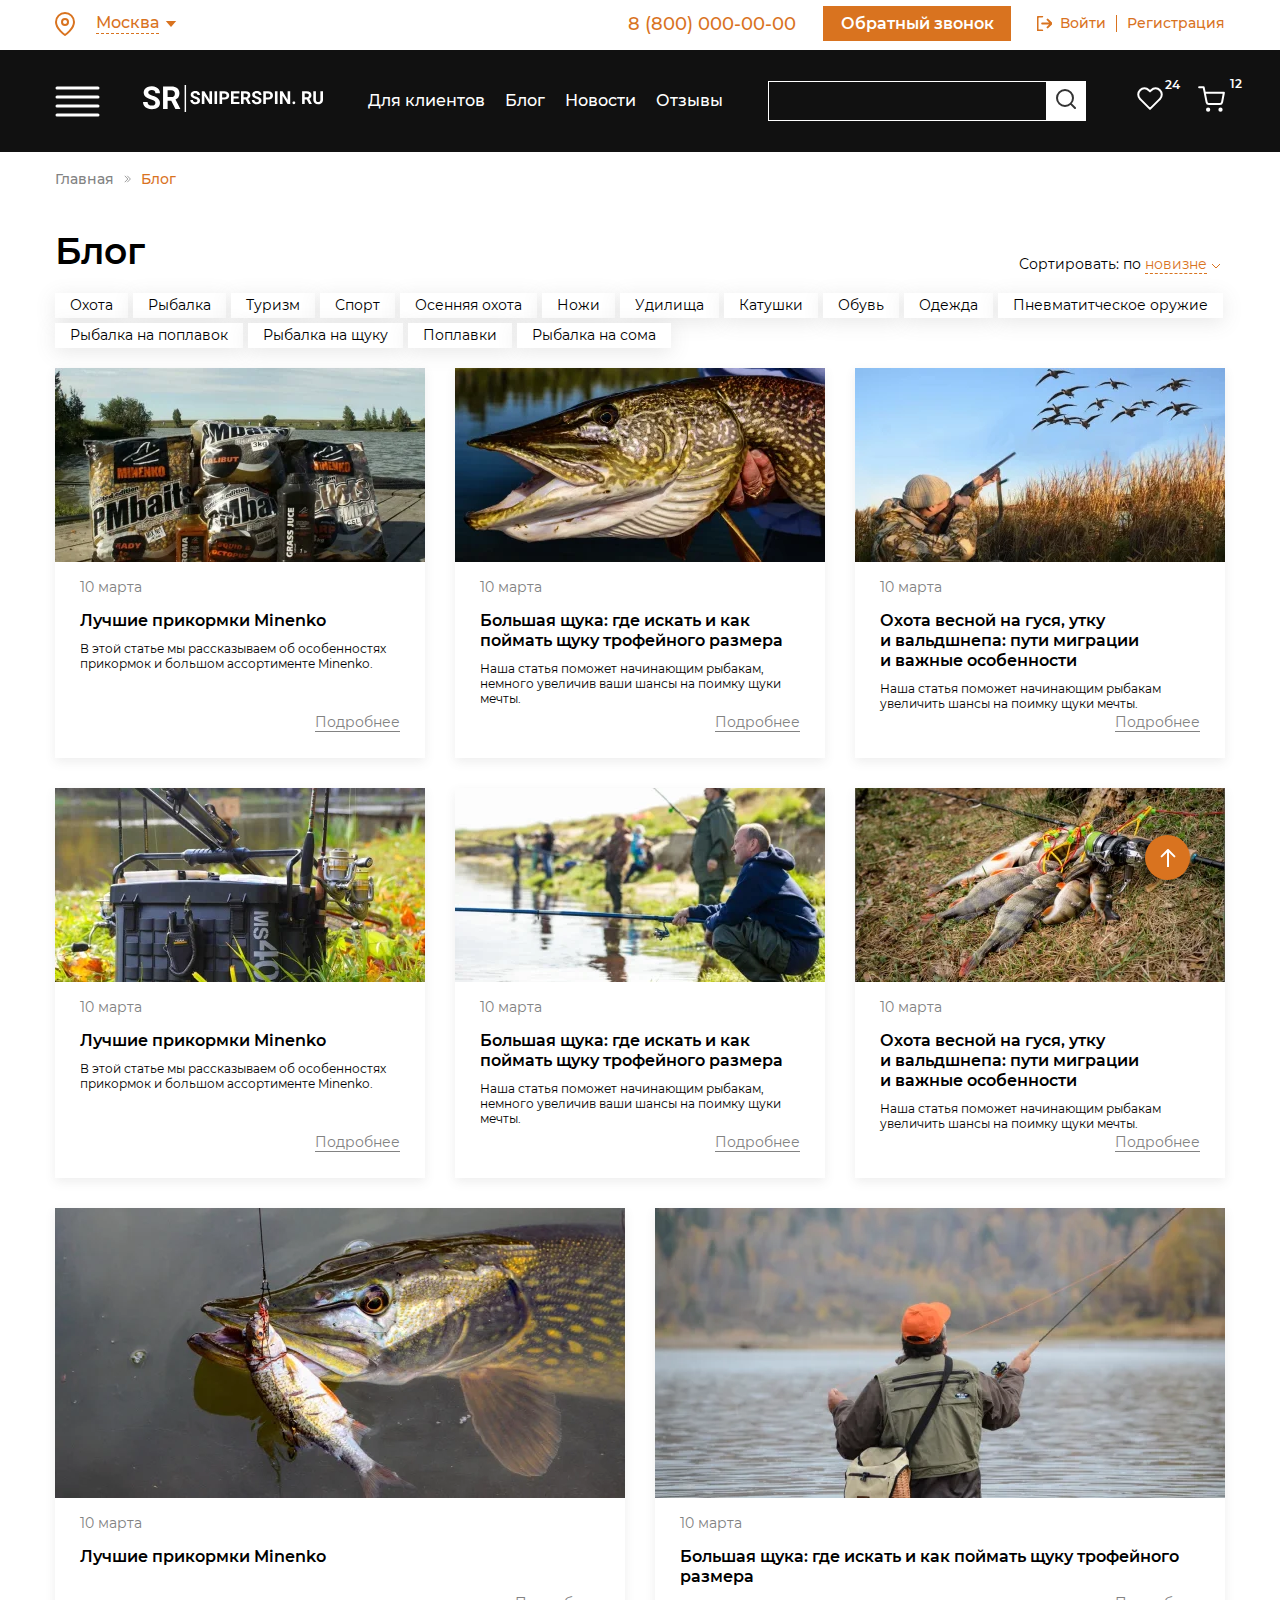
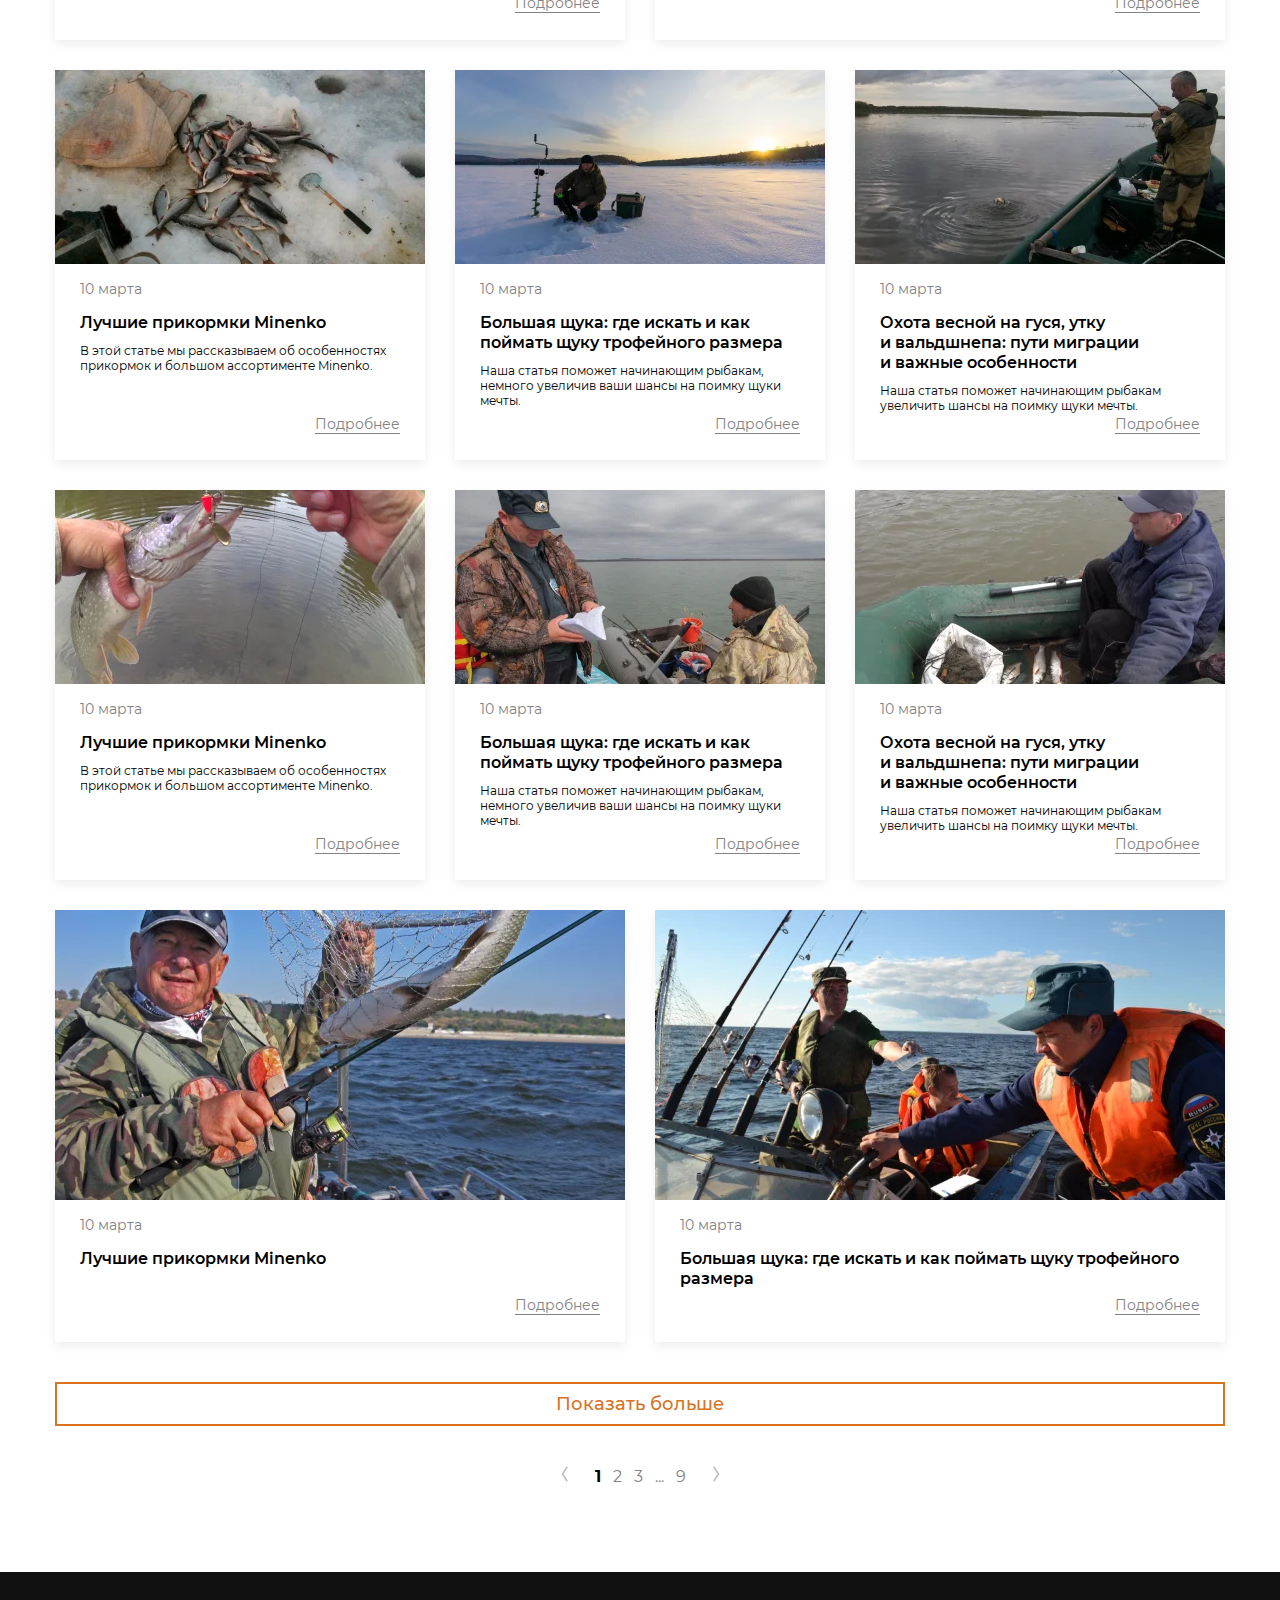
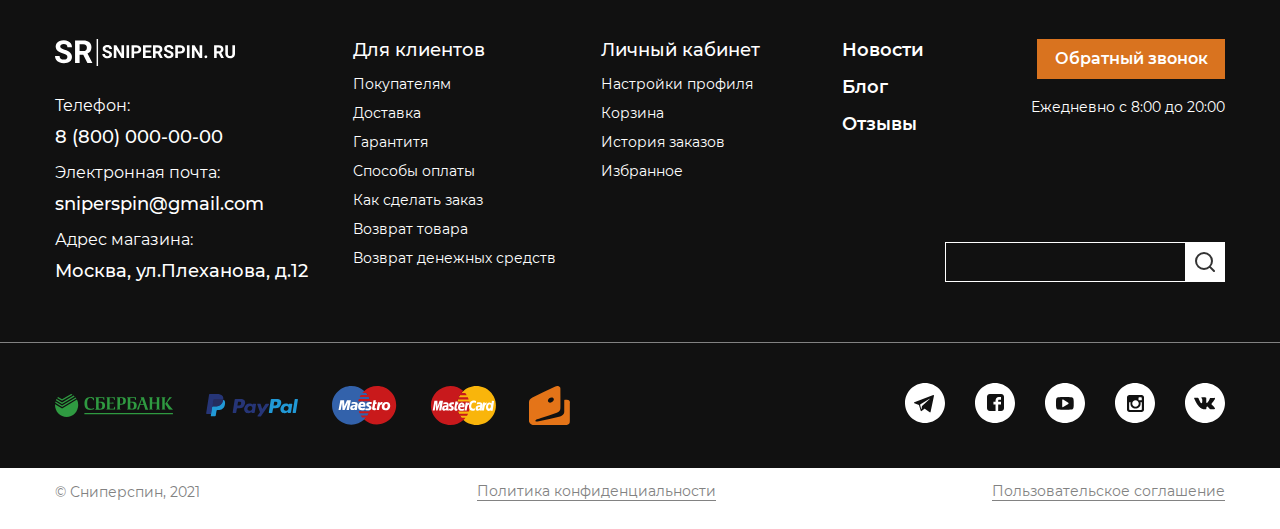
==== app/blog.html @ ae95d0f8 "Добавил десктопнуб версию для blog.html" ====
<!doctype html>
<html lang="ru">

<head>
  <!-- Required meta tags -->
  <meta charset="utf-8">
  <meta name="viewport" content="width=device-width, initial-scale=1, shrink-to-fit=no">

  <!-- Slick -->
  <link rel="stylesheet" href="./css/include/slick.css">

  <!-- Styles -->
  <link rel="stylesheet" href="./css/app.min.css">
  <title>Title</title>
</head>

<body>

  <!-- Subheader -->
  <div class="subheader">
    <div class="container">
      <div class="subheader__inner">
        <a href="#" class="subheader__location">
          <span class="subheader__location__icon"></span>
          <span class="subheader__location__text">
            Москва
          </span>
          <span class="subheader__location__arrow"></span>
        </a>

        <div class="subheader__right">
          <a href="tel:8 (800) 000-00-00" class="subheader__phone">8 (800) 000-00-00</a>
          <button type="button" class="btn subheader__btn recall">
            Обратный звонок
          </button>
          <div class="subheader__auth">
            <a href="" class="subheader__auth__item subheader__auth__item--special">
              <span class="subheader__auth__icon"></span>
              Войти
            </a>
            <span class="subheader__auth__line"></span>
            <a href="" class="subheader__auth__item">
              Регистрация
            </a>
          </div>
        </div>
      </div>
    </div>
  </div>
  <!-- Subheader END -->

  <!-- Header -->
  <header class="header" id="header">
    <div class="container">
      <div class="header__inner">
        <div class="header__left">
          <button type="button" class="header__burger no-xs" id="burgerBtn">
            <span></span>
          </button>
          <button type="button" class="header__burger no-xl xs" id="menuBtn">
            <span></span>
          </button>
          <a href="/" class="logo">
            <img loading="lazy" src="./images/dest/icons/logo.svg" alt="sniperspin">
          </a>
        </div>
        <nav class="nav">
          <ul class="nav__list">
            <li class="nav__item">
              <a href="#" class="nav__link">
                Для клиентов
              </a>
              <div class="nav__item__menu">
                <div class="nav__item__menu__wrapper">
                  <span class="nav__item__menu__figure"></span>
                  <div class="nav__item__menu__list">
                    <a href="#" class="nav__item__menu__link">
                      Покупателям
                    </a>
                    <a href="#" class="nav__item__menu__link">
                      Доставка
                    </a>
                    <a href="#" class="nav__item__menu__link">
                      Гарантитя
                    </a>
                    <a href="#" class="nav__item__menu__link">
                      Способы оплаты
                    </a>
                    <a href="#" class="nav__item__menu__link">
                      Каксделать заказ
                    </a>
                    <a href="#" class="nav__item__menu__link">
                      Возврат товара
                    </a>
                    <a href="#" class="nav__item__menu__link">
                      Возврат денежных средств
                    </a>
                  </div>
                </div>
              </div>
            </li>
            <li class="nav__item">
              <a href="#" class="nav__link">
                Блог
              </a>
            </li>
            <li class="nav__item">
              <a href="#" class="nav__link">
                Новости
              </a>
            </li>
            <li class="nav__item">
              <a href="#" class="nav__link">
                Отзывы
              </a>
            </li>
          </ul>
        </nav>
        <div class="header__right">
          <div class="search search--header" id="searchHeader">
            <form id="searchForm" name="searchForm" class="search__form">
              <div class="search__item">
                <input type="text" id="searchHeaderInput" name="searchHeaderInput" class="search__input" required>
                <button type="submit" class="search__btn" id="searchSubmit">
                  <picture class="intro__img__pfroffesional">
                    <source srcset="./images/dest/icons/search__btn.svg" media="(max-width: 1199px)" />
                    <img loading="lazy" src="./images/dest/icons/search.svg" class="search__icon" alt="search">
                  </picture>
                </button>
              </div>
            </form>
          </div>
          <button type="button" class="search__open__btn no-xl md" id="openSearch">
            <img loading="lazy" src="./images/dest/icons/search__btn.svg" alt="search">
          </button>
          <div class="header__btns">
            <a href="#" class="header__btns__item">
              <img loading="lazy" src="./images/dest/icons/heart.svg" alt="heart" class="header__btns__icon">
              <span class="header__btns__value">24</span>
            </a>
            <a href="#" class="header__btns__item">
              <img loading="lazy" src="./images/dest/icons/cart.svg" alt="cart" class="header__btns__icon">
              <span class="header__btns__value">12</span>
            </a>
          </div>
        </div>
      </div>
      <nav class="dropdown dropdown--desktop" id="dropdownMenu">
        <div class="dropdown__list">
          <a href="#" class="dropdown__link">
            <div class="dropdown__item">
              <span class="dropdown__text">
                Акции
              </span>
            </div>
          </a>

          <div class="dropdown__link">
            <div class="dropdown__item">
              <span class="dropdown__text">
                Спиннинги
              </span>
              <button type="button" class="dropdown__arrow">
                <span></span>
              </button>
            </div>
            <div class="dropdown__inner__list">
              <a href="#" class="dropdown__inner__link">
                Воблеры
              </a>
              <a href="#" class="dropdown__inner__link">
                Силиконовые приманки
              </a>
              <a href="#" class="dropdown__inner__link">
                Вращающиеся блесны
              </a>
              <a href="#" class="dropdown__inner__link">
                Колеблющееся блесны
              </a>
              <a href="#" class="dropdown__inner__link">
                Мандула
              </a>
              <a href="#" class="dropdown__inner__link">
                Зимние блесны
              </a>
              <a href="#" class="dropdown__inner__link">
                Балансиры
              </a>
              <a href="#" class="dropdown__inner__link">
                Бокоплавы
              </a>
              <a href="#" class="dropdown__inner__link">
                Мормышки
              </a>
              <a href="#" class="dropdown__inner__link">
                Поролоновые рыбки
              </a>
              <a href="#" class="dropdown__inner__link">
                Цикады
              </a>
              <a href="#" class="dropdown__inner__link">
                Тейл-спиннеры
              </a>
              <a href="#" class="dropdown__inner__link">
                Стримеры
              </a>
              <a href="#" class="dropdown__inner__link">
                Наборы
              </a>
              <a href="#" class="dropdown__inner__link">
                Пилькеры
              </a>
              <a href="#" class="dropdown__inner__link">
                Бактэйл
              </a>
            </div>
          </div>

          <div class="dropdown__link">
            <div class="dropdown__item">
              <span class="dropdown__text">
                Удилища
              </span>
              <button type="button" class="dropdown__arrow">
                <span></span>
              </button>
            </div>
            <div class="dropdown__inner__list">
              <a href="#" class="dropdown__inner__link">
                Стримеры
              </a>
              <a href="#" class="dropdown__inner__link">
                Наборы
              </a>
              <a href="#" class="dropdown__inner__link">
                Воблеры
              </a>
              <a href="#" class="dropdown__inner__link">
                Силиконовые приманки
              </a>
              <a href="#" class="dropdown__inner__link">
                Вращающиеся блесны
              </a>
              <a href="#" class="dropdown__inner__link">
                Колеблющееся блесны
              </a>
              <a href="#" class="dropdown__inner__link">
                Мандула
              </a>
              <a href="#" class="dropdown__inner__link">
                Зимние блесны
              </a>
              <a href="#" class="dropdown__inner__link">
                Балансиры
              </a>
              <a href="#" class="dropdown__inner__link">
                Бокоплавы
              </a>
              <a href="#" class="dropdown__inner__link">
                Мормышки
              </a>
              <a href="#" class="dropdown__inner__link">
                Поролоновые рыбки
              </a>
              <a href="#" class="dropdown__inner__link">
                Цикады
              </a>
              <a href="#" class="dropdown__inner__link">
                Тейл-спиннеры
              </a>
              <a href="#" class="dropdown__inner__link">
                Пилькеры
              </a>
              <a href="#" class="dropdown__inner__link">
                Бактэйл
              </a>
            </div>
          </div>

          <div class="dropdown__link">
            <div class="dropdown__item">
              <span class="dropdown__text">
                Катушки
              </span>
              <button type="button" class="dropdown__arrow">
                <span></span>
              </button>
            </div>
            <div class="dropdown__inner__list">
              <a href="#" class="dropdown__inner__link">
                Вращающиеся блесны
              </a>
              <a href="#" class="dropdown__inner__link">
                Колеблющееся блесны
              </a>
              <a href="#" class="dropdown__inner__link">
                Воблеры
              </a>
              <a href="#" class="dropdown__inner__link">
                Силиконовые приманки
              </a>
              <a href="#" class="dropdown__inner__link">
                Мандула
              </a>
              <a href="#" class="dropdown__inner__link">
                Зимние блесны
              </a>
              <a href="#" class="dropdown__inner__link">
                Балансиры
              </a>
              <a href="#" class="dropdown__inner__link">
                Бокоплавы
              </a>
              <a href="#" class="dropdown__inner__link">
                Мормышки
              </a>
              <a href="#" class="dropdown__inner__link">
                Поролоновые рыбки
              </a>
              <a href="#" class="dropdown__inner__link">
                Цикады
              </a>
              <a href="#" class="dropdown__inner__link">
                Тейл-спиннеры
              </a>
              <a href="#" class="dropdown__inner__link">
                Стримеры
              </a>
              <a href="#" class="dropdown__inner__link">
                Наборы
              </a>
              <a href="#" class="dropdown__inner__link">
                Пилькеры
              </a>
              <a href="#" class="dropdown__inner__link">
                Бактэйл
              </a>
            </div>
          </div>

          <div class="dropdown__link">
            <div class="dropdown__item">
              <span class="dropdown__text">
                Приманки
              </span>
              <button type="button" class="dropdown__arrow">
                <span></span>
              </button>
            </div>
            <div class="dropdown__inner__list">
              <a href="#" class="dropdown__inner__link">
                Тейл-спиннеры
              </a>
              <a href="#" class="dropdown__inner__link">
                Воблеры
              </a>
              <a href="#" class="dropdown__inner__link">
                Силиконовые приманки
              </a>
              <a href="#" class="dropdown__inner__link">
                Вращающиеся блесны
              </a>
              <a href="#" class="dropdown__inner__link">
                Колеблющееся блесны
              </a>
              <a href="#" class="dropdown__inner__link">
                Мандула
              </a>
              <a href="#" class="dropdown__inner__link">
                Зимние блесны
              </a>
              <a href="#" class="dropdown__inner__link">
                Балансиры
              </a>
              <a href="#" class="dropdown__inner__link">
                Бокоплавы
              </a>
              <a href="#" class="dropdown__inner__link">
                Мормышки
              </a>
              <a href="#" class="dropdown__inner__link">
                Поролоновые рыбки
              </a>
              <a href="#" class="dropdown__inner__link">
                Цикады
              </a>
              <a href="#" class="dropdown__inner__link">
                Стримеры
              </a>
              <a href="#" class="dropdown__inner__link">
                Наборы
              </a>
              <a href="#" class="dropdown__inner__link">
                Пилькеры
              </a>
              <a href="#" class="dropdown__inner__link">
                Бактэйл
              </a>
            </div>
          </div>

          <div class="dropdown__link">
            <div class="dropdown__item">
              <span class="dropdown__text">
                Леска
              </span>
              <button type="button" class="dropdown__arrow">
                <span></span>
              </button>
            </div>
            <div class="dropdown__inner__list">
              <a href="#" class="dropdown__inner__link">
                Зимние блесны
              </a>
              <a href="#" class="dropdown__inner__link">
                Воблеры
              </a>
              <a href="#" class="dropdown__inner__link">
                Силиконовые приманки
              </a>
              <a href="#" class="dropdown__inner__link">
                Вращающиеся блесны
              </a>
              <a href="#" class="dropdown__inner__link">
                Колеблющееся блесны
              </a>
              <a href="#" class="dropdown__inner__link">
                Мандула
              </a>
              <a href="#" class="dropdown__inner__link">
                Балансиры
              </a>
              <a href="#" class="dropdown__inner__link">
                Бокоплавы
              </a>
              <a href="#" class="dropdown__inner__link">
                Мормышки
              </a>
              <a href="#" class="dropdown__inner__link">
                Поролоновые рыбки
              </a>
              <a href="#" class="dropdown__inner__link">
                Цикады
              </a>
              <a href="#" class="dropdown__inner__link">
                Тейл-спиннеры
              </a>
              <a href="#" class="dropdown__inner__link">
                Стримеры
              </a>
              <a href="#" class="dropdown__inner__link">
                Наборы
              </a>
              <a href="#" class="dropdown__inner__link">
                Пилькеры
              </a>
              <a href="#" class="dropdown__inner__link">
                Бактэйл
              </a>
            </div>
          </div>

          <div class="dropdown__link">
            <div class="dropdown__item">
              <span class="dropdown__text">
                Оснастка
              </span>
              <button type="button" class="dropdown__arrow">
                <span></span>
              </button>
            </div>
            <div class="dropdown__inner__list">
              <a href="#" class="dropdown__inner__link">
                Бактэйл
              </a>
              <a href="#" class="dropdown__inner__link">
                Воблеры
              </a>
              <a href="#" class="dropdown__inner__link">
                Силиконовые приманки
              </a>
              <a href="#" class="dropdown__inner__link">
                Вращающиеся блесны
              </a>
              <a href="#" class="dropdown__inner__link">
                Колеблющееся блесны
              </a>
              <a href="#" class="dropdown__inner__link">
                Мандула
              </a>
              <a href="#" class="dropdown__inner__link">
                Зимние блесны
              </a>
              <a href="#" class="dropdown__inner__link">
                Балансиры
              </a>
              <a href="#" class="dropdown__inner__link">
                Бокоплавы
              </a>
              <a href="#" class="dropdown__inner__link">
                Мормышки
              </a>
              <a href="#" class="dropdown__inner__link">
                Поролоновые рыбки
              </a>
              <a href="#" class="dropdown__inner__link">
                Цикады
              </a>
              <a href="#" class="dropdown__inner__link">
                Тейл-спиннеры
              </a>
              <a href="#" class="dropdown__inner__link">
                Стримеры
              </a>
              <a href="#" class="dropdown__inner__link">
                Наборы
              </a>
              <a href="#" class="dropdown__inner__link">
                Пилькеры
              </a>
            </div>
          </div>

          <div class="dropdown__link">
            <div class="dropdown__item">
              <span class="dropdown__text">
                Аксессуары
              </span>
              <button type="button" class="dropdown__arrow">
                <span></span>
              </button>
            </div>
            <div class="dropdown__inner__list">
              <a href="#" class="dropdown__inner__link">
                Мандула
              </a>
              <a href="#" class="dropdown__inner__link">
                Зимние блесны
              </a>
              <a href="#" class="dropdown__inner__link">
                Балансиры
              </a>
              <a href="#" class="dropdown__inner__link">
                Бокоплавы
              </a>
              <a href="#" class="dropdown__inner__link">
                Воблеры
              </a>
              <a href="#" class="dropdown__inner__link">
                Силиконовые приманки
              </a>
              <a href="#" class="dropdown__inner__link">
                Вращающиеся блесны
              </a>
              <a href="#" class="dropdown__inner__link">
                Колеблющееся блесны
              </a>
              <a href="#" class="dropdown__inner__link">
                Мормышки
              </a>
              <a href="#" class="dropdown__inner__link">
                Поролоновые рыбки
              </a>
              <a href="#" class="dropdown__inner__link">
                Цикады
              </a>
              <a href="#" class="dropdown__inner__link">
                Тейл-спиннеры
              </a>
              <a href="#" class="dropdown__inner__link">
                Стримеры
              </a>
              <a href="#" class="dropdown__inner__link">
                Наборы
              </a>
              <a href="#" class="dropdown__inner__link">
                Пилькеры
              </a>
              <a href="#" class="dropdown__inner__link">
                Бактэйл
              </a>
            </div>
          </div>

          <a href="#" class="dropdown__link">
            <div class="dropdown__item">
              <span class="dropdown__text">
                Экипировка
              </span>
            </div>
          </a>

          <a href="#" class="dropdown__link">
            <div class="dropdown__item">
              <span class="dropdown__text">
                Питание
              </span>
            </div>
          </a>

          <a href="#" class="dropdown__link">
            <div class="dropdown__item">
              <span class="dropdown__text">
                Комфорт
              </span>
            </div>
          </a>

          <a href="#" class="dropdown__link">
            <div class="dropdown__item">
              <span class="dropdown__text">
                Зимняя рыбалка
              </span>
            </div>
          </a>

          <a href="#" class="dropdown__link">
            <div class="dropdown__item">
              <span class="dropdown__text">
                На сома
              </span>
            </div>
          </a>
        </div>
      </nav>
    </div>
  </header>
  <!-- Header END -->

  <main class="main">
    <!-- Inner -->
    <section class="inner">
      <div class="container">
        <!-- Breadcrumbs -->
        <div class="breadcrumbs">
          <div class="breadcrumbs__inner">
            <a href="/" class="breadcrumbs__link">Главная</a>
            <img width="7" height="8" src="./images/dest/icons/breadcrumbs__arrow.svg" alt="arrow"
              class="breadcrumbs__arrow">
            <a href="./blog.html" class="breadcrumbs__link breadcrumbs__link--current">Блог</a>
          </div>
        </div>
        <!-- Breadcrumbs END -->

        <div class="inner__head">
          <h2 class="inner__title">
            Блог
          </h2>

          <div class="inner__sort">
            <div class="inner__sort__header">
              Сортировать: по <span class="inner__sort__option">
                <span class="inner__sort__value">новизне</span>
                <img src="./images/dest/icons/sort__arrow.svg" alt="arrow" class="inner__sort__arrow">
              </span>
            </div>

            <div class="inner__sort__menu">
              <div class="inner__sort__menu__wrapper">
                <span class="inner__sort__triangle"></span>
                <div class="inner__sort__list">
                  <div class="inner__sort__item">
                    по новизне
                  </div>
                  <div class="inner__sort__item">
                    по популярности
                  </div>
                </div>
              </div>

            </div>
          </div>
        </div>


        <div class="inner__content">

          <div class="blog__page">
            <div class="tags tags--blog">
              <div class="tags__wrapper">
                <a href="#" class="tags__item">
                  Охота
                </a>
                <a href="#" class="tags__item">
                  Рыбалка
                </a>
                <a href="#" class="tags__item">
                  Туризм
                </a>
                <a href="#" class="tags__item">
                  Спорт
                </a>
                <a href="#" class="tags__item">
                  Осенняя охота
                </a>
                <a href="#" class="tags__item">
                  Ножи
                </a>
                <a href="#" class="tags__item">
                  Удилища
                </a>
                <a href="#" class="tags__item">
                  Катушки
                </a>
                <a href="#" class="tags__item">
                  Обувь
                </a>
                <a href="#" class="tags__item">
                  Одежда
                </a>
                <a href="#" class="tags__item">
                  Пневматитческое оружие
                </a>
                <a href="#" class="tags__item">
                  Рыбалка на поплавок
                </a>
                <a href="#" class="tags__item">
                  Рыбалка на щуку
                </a>
                <a href="#" class="tags__item">
                  Поплавки
                </a>
                <a href="#" class="tags__item">
                  Рыбалка на сома
                </a>
              </div>
            </div>

            <section class="read">
              <div class="read__list">

                <div class="blog__item">
                  <picture decoding="async">
                    <source type="image/webp" srcset="./images/dest/blog__list/1.webp">
                    <img width="370" height="194" loading="lazy" src="./images/dest/blog__list/1.png" alt="img"
                      class="blog__img">
                  </picture>
                  <div class="blog__content">
                    <span class="news__date">10 марта</span>
                    <h3 class="news__inner__title">Лучшие прикормки Minenko</h3>
                    <p class="news__description">
                      В этой статье мы рассказываем об особенностях прикормок и большом ассортименте Minenko.
                    </p>
                    <a href="" class="news__inner__link">Подробнее</a>
                  </div>
                </div>

                <div class="blog__item">
                  <picture decoding="async">
                    <source type="image/webp" srcset="./images/dest/blog__list/2.webp">
                    <img width="370" height="194" loading="lazy" src="./images/dest/blog__list/2.png" alt="img"
                      class="blog__img">
                  </picture>
                  <div class="blog__content">
                    <span class="news__date">10 марта</span>
                    <h3 class="news__inner__title">Большая щука: где искать и как поймать щуку трофейного размера
                    </h3>
                    <p class="news__description">
                      Наша статья поможет начинающим рыбакам, немного увеличив ваши шансы на поимку щуки мечты.
                    </p>
                    <a href="" class="news__inner__link">Подробнее</a>
                  </div>
                </div>

                <div class="blog__item">
                  <picture decoding="async">
                    <source type="image/webp" srcset="./images/dest/blog__list/3.webp">
                    <img width="370" height="194" loading="lazy" src="./images/dest/blog__list/3.png" alt="img"
                      class="blog__img">
                  </picture>
                  <div class="blog__content">
                    <span class="news__date">10 марта</span>
                    <h3 class="news__inner__title">Охота весной на гуся, утку и вальдшнепа: пути миграции и важные
                      особенности
                    </h3>
                    <p class="news__description">
                      Наша статья поможет начинающим рыбакам увеличить шансы на поимку щуки мечты.
                    </p>
                    <a href="" class="news__inner__link">Подробнее</a>
                  </div>
                </div>

                <div class="blog__item">
                  <picture decoding="async">
                    <source type="image/webp" srcset="./images/dest/blog__list/4.webp">
                    <img width="370" height="194" loading="lazy" src="./images/dest/blog__list/4.png" alt="img"
                      class="blog__img">
                  </picture>
                  <div class="blog__content">
                    <span class="news__date">10 марта</span>
                    <h3 class="news__inner__title">Лучшие прикормки Minenko</h3>
                    <p class="news__description">
                      В этой статье мы рассказываем об особенностях прикормок и большом ассортименте Minenko.
                    </p>
                    <a href="" class="news__inner__link">Подробнее</a>
                  </div>
                </div>

                <div class="blog__item">
                  <picture decoding="async">
                    <source type="image/webp" srcset="./images/dest/blog__list/5.webp">
                    <img width="370" height="194" loading="lazy" src="./images/dest/blog__list/5.png" alt="img"
                      class="blog__img">
                  </picture>
                  <div class="blog__content">
                    <span class="news__date">10 марта</span>
                    <h3 class="news__inner__title">Большая щука: где искать и как поймать щуку трофейного размера
                    </h3>
                    <p class="news__description">
                      Наша статья поможет начинающим рыбакам, немного увеличив ваши шансы на поимку щуки мечты.
                    </p>
                    <a href="" class="news__inner__link">Подробнее</a>
                  </div>
                </div>

                <div class="blog__item">
                  <picture decoding="async">
                    <source type="image/webp" srcset="./images/dest/blog__list/6.webp">
                    <img width="370" height="194" loading="lazy" src="./images/dest/blog__list/6.png" alt="img"
                      class="blog__img">
                  </picture>
                  <div class="blog__content">
                    <span class="news__date">10 марта</span>
                    <h3 class="news__inner__title">Охота весной на гуся, утку и вальдшнепа: пути миграции и важные
                      особенности
                    </h3>
                    <p class="news__description">
                      Наша статья поможет начинающим рыбакам увеличить шансы на поимку щуки мечты.
                    </p>
                    <a href="" class="news__inner__link">Подробнее</a>
                  </div>
                </div>

                <div class="blog__item  blog__item--big">
                  <picture decoding="async">
                    <source type="image/webp" srcset="./images/dest/blog__list/7.webp">
                    <img width="570" height="290" loading="lazy" src="./images/dest/blog__list/7.png" alt="img"
                      class="blog__img">
                  </picture>
                  <div class="blog__content">
                    <span class="news__date">10 марта</span>
                    <h3 class="news__inner__title">Лучшие прикормки Minenko</h3>
                    <a href="" class="news__inner__link">Подробнее</a>
                  </div>
                </div>

                <div class="blog__item blog__item--big">
                  <picture decoding="async">
                    <source type="image/webp" srcset="./images/dest/blog__list/8.webp">
                    <img width="570" height="194" loading="lazy" src="./images/dest/blog__list/8.png" alt="img"
                      class="blog__img">
                  </picture>
                  <div class="blog__content">
                    <span class="news__date">10 марта</span>
                    <h3 class="news__inner__title">Большая щука: где искать и как поймать щуку трофейного размера
                    </h3>
                    <a href="" class="news__inner__link">Подробнее</a>
                  </div>
                </div>

                <div class="blog__item">
                  <picture decoding="async">
                    <source type="image/webp" srcset="./images/dest/blog__list/9.webp">
                    <img width="370" height="194" loading="lazy" src="./images/dest/blog__list/9.png" alt="img"
                      class="blog__img">
                  </picture>
                  <div class="blog__content">
                    <span class="news__date">10 марта</span>
                    <h3 class="news__inner__title">Лучшие прикормки Minenko</h3>
                    <p class="news__description">
                      В этой статье мы рассказываем об особенностях прикормок и большом ассортименте Minenko.
                    </p>
                    <a href="" class="news__inner__link">Подробнее</a>
                  </div>
                </div>

                <div class="blog__item">
                  <picture decoding="async">
                    <source type="image/webp" srcset="./images/dest/blog__list/10.webp">
                    <img width="370" height="194" loading="lazy" src="./images/dest/blog__list/10.png" alt="img"
                      class="blog__img">
                  </picture>
                  <div class="blog__content">
                    <span class="news__date">10 марта</span>
                    <h3 class="news__inner__title">Большая щука: где искать и как поймать щуку трофейного размера
                    </h3>
                    <p class="news__description">
                      Наша статья поможет начинающим рыбакам, немного увеличив ваши шансы на поимку щуки мечты.
                    </p>
                    <a href="" class="news__inner__link">Подробнее</a>
                  </div>
                </div>

                <div class="blog__item">
                  <picture decoding="async">
                    <source type="image/webp" srcset="./images/dest/blog__list/11.webp">
                    <img width="370" height="194" loading="lazy" src="./images/dest/blog__list/11.png" alt="img"
                      class="blog__img">
                  </picture>
                  <div class="blog__content">
                    <span class="news__date">10 марта</span>
                    <h3 class="news__inner__title">Охота весной на гуся, утку и вальдшнепа: пути миграции и важные
                      особенности
                    </h3>
                    <p class="news__description">
                      Наша статья поможет начинающим рыбакам увеличить шансы на поимку щуки мечты.
                    </p>
                    <a href="" class="news__inner__link">Подробнее</a>
                  </div>
                </div>

                <div class="blog__item">
                  <picture decoding="async">
                    <source type="image/webp" srcset="./images/dest/blog__list/12.webp">
                    <img width="370" height="194" loading="lazy" src="./images/dest/blog__list/12.png" alt="img"
                      class="blog__img">
                  </picture>
                  <div class="blog__content">
                    <span class="news__date">10 марта</span>
                    <h3 class="news__inner__title">Лучшие прикормки Minenko</h3>
                    <p class="news__description">
                      В этой статье мы рассказываем об особенностях прикормок и большом ассортименте Minenko.
                    </p>
                    <a href="" class="news__inner__link">Подробнее</a>
                  </div>
                </div>

                <div class="blog__item">
                  <picture decoding="async">
                    <source type="image/webp" srcset="./images/dest/blog__list/13.webp">
                    <img width="370" height="194" loading="lazy" src="./images/dest/blog__list/13.png" alt="img"
                      class="blog__img">
                  </picture>
                  <div class="blog__content">
                    <span class="news__date">10 марта</span>
                    <h3 class="news__inner__title">Большая щука: где искать и как поймать щуку трофейного размера
                    </h3>
                    <p class="news__description">
                      Наша статья поможет начинающим рыбакам, немного увеличив ваши шансы на поимку щуки мечты.
                    </p>
                    <a href="" class="news__inner__link">Подробнее</a>
                  </div>
                </div>

                <div class="blog__item">
                  <picture decoding="async">
                    <source type="image/webp" srcset="./images/dest/blog__list/14.webp">
                    <img width="370" height="194" loading="lazy" src="./images/dest/blog__list/14.png" alt="img"
                      class="blog__img">
                  </picture>
                  <div class="blog__content">
                    <span class="news__date">10 марта</span>
                    <h3 class="news__inner__title">Охота весной на гуся, утку и вальдшнепа: пути миграции и важные
                      особенности
                    </h3>
                    <p class="news__description">
                      Наша статья поможет начинающим рыбакам увеличить шансы на поимку щуки мечты.
                    </p>
                    <a href="" class="news__inner__link">Подробнее</a>
                  </div>
                </div>

                <div class="blog__item  blog__item--big">
                  <picture decoding="async">
                    <source type="image/webp" srcset="./images/dest/blog__list/15.webp">
                    <img width="570" height="290" loading="lazy" src="./images/dest/blog__list/15.png" alt="img"
                      class="blog__img">
                  </picture>
                  <div class="blog__content">
                    <span class="news__date">10 марта</span>
                    <h3 class="news__inner__title">Лучшие прикормки Minenko</h3>
                    <a href="" class="news__inner__link">Подробнее</a>
                  </div>
                </div>

                <div class="blog__item blog__item--big">
                  <picture decoding="async">
                    <source type="image/webp" srcset="./images/dest/blog__list/16.webp">
                    <img width="570" height="194" loading="lazy" src="./images/dest/blog__list/16.png" alt="img"
                      class="blog__img">
                  </picture>
                  <div class="blog__content">
                    <span class="news__date">10 марта</span>
                    <h3 class="news__inner__title">Большая щука: где искать и как поймать щуку трофейного размера
                    </h3>
                    <a href="" class="news__inner__link">Подробнее</a>
                  </div>
                </div>

                <div class="blog__item blog__item--hide">
                  <picture decoding="async">
                    <source type="image/webp" srcset="./images/dest/blog__list/4.webp">
                    <img width="370" height="194" loading="lazy" src="./images/dest/blog__list/4.png" alt="img"
                      class="blog__img">
                  </picture>
                  <div class="blog__content">
                    <span class="news__date">10 марта</span>
                    <h3 class="news__inner__title">Лучшие прикормки Minenko</h3>
                    <p class="news__description">
                      В этой статье мы рассказываем об особенностях прикормок и большом ассортименте Minenko.
                    </p>
                    <a href="" class="news__inner__link">Подробнее</a>
                  </div>
                </div>

                <div class="blog__item blog__item--hide">
                  <picture decoding="async">
                    <source type="image/webp" srcset="./images/dest/blog__list/5.webp">
                    <img width="370" height="194" loading="lazy" src="./images/dest/blog__list/5.png" alt="img"
                      class="blog__img">
                  </picture>
                  <div class="blog__content">
                    <span class="news__date">10 марта</span>
                    <h3 class="news__inner__title">Большая щука: где искать и как поймать щуку трофейного размера
                    </h3>
                    <p class="news__description">
                      Наша статья поможет начинающим рыбакам, немного увеличив ваши шансы на поимку щуки мечты.
                    </p>
                    <a href="" class="news__inner__link">Подробнее</a>
                  </div>
                </div>

                <div class="blog__item blog__item--hide">
                  <picture decoding="async">
                    <source type="image/webp" srcset="./images/dest/blog__list/6.webp">
                    <img width="370" height="194" loading="lazy" src="./images/dest/blog__list/6.png" alt="img"
                      class="blog__img">
                  </picture>
                  <div class="blog__content">
                    <span class="news__date">10 марта</span>
                    <h3 class="news__inner__title">Охота весной на гуся, утку и вальдшнепа: пути миграции и важные
                      особенности
                    </h3>
                    <p class="news__description">
                      Наша статья поможет начинающим рыбакам увеличить шансы на поимку щуки мечты.
                    </p>
                    <a href="" class="news__inner__link">Подробнее</a>
                  </div>
                </div>

                <div class="blog__item blog__item--hide  blog__item--big">
                  <picture decoding="async">
                    <source type="image/webp" srcset="./images/dest/blog__list/7.webp">
                    <img width="570" height="290" loading="lazy" src="./images/dest/blog__list/7.png" alt="img"
                      class="blog__img">
                  </picture>
                  <div class="blog__content">
                    <span class="news__date">10 марта</span>
                    <h3 class="news__inner__title">Лучшие прикормки Minenko</h3>
                    <a href="" class="news__inner__link">Подробнее</a>
                  </div>
                </div>

                <div class="blog__item blog__item--hide blog__item--big">
                  <picture decoding="async">
                    <source type="image/webp" srcset="./images/dest/blog__list/8.webp">
                    <img width="570" height="194" loading="lazy" src="./images/dest/blog__list/8.png" alt="img"
                      class="blog__img">
                  </picture>
                  <div class="blog__content">
                    <span class="news__date">10 марта</span>
                    <h3 class="news__inner__title">Большая щука: где искать и как поймать щуку трофейного размера
                    </h3>
                    <a href="" class="news__inner__link">Подробнее</a>
                  </div>
                </div>


              </div>

              <div class="read__bot">
                <button type="button" class="btn btn--outline news__inner__btn" id="showNews">
                  Показать больше
                </button>

                <div class="pagination">
                  <div class="pagination__inner">
                    <a href="#" class="pagination__arrow pagination__arrow--prev">
                      <img width="7" height="20" src="./images/dest/icons/pagination__arrow.svg" alt="prev"
                        class="pagination__img">
                    </a>
                    <ul class="pagination__list">
                      <li class="pagination__item pagination__item--current">
                        <a href="#" class="pagination__link">
                          1
                        </a>
                      </li>
                      <li class="pagination__item">
                        <a href="#" class="pagination__link">
                          2
                        </a>
                      </li>
                      <li class="pagination__item">
                        <a href="#" class="pagination__link">
                          3
                        </a>
                      </li>
                      <li class="pagination__item">
                        <a href="#" class="pagination__link">
                          ...
                        </a>
                      </li>
                      <li class="pagination__item">
                        <a href="#" class="pagination__link">
                          9
                        </a>
                      </li>
                    </ul>
                    <a href="#" class="pagination__arrow pagination__arrow--next">
                      <img width="7" height="20" src="./images/dest/icons/pagination__arrow--next.svg" alt="prev"
                        class="pagination__img">
                    </a>
                  </div>
                </div>
              </div>
            </section>
          </div>
        </div>


      </div>
    </section>
    <!-- Inner END -->
  </main>

  <!-- Footer -->
  <footer class="footer" id="footer">
    <div class="footer__top">
      <div class="container">
        <div class="footer__top__inner">
          <div class="footer__col">
            <img width="180" height="27" loading="lazy" src="./images/dest/icons/logo__footer.svg" alt="sniperspin"
              class="footer__logo">
            <div class="footer__contact__wrapper">
              <div class="footer__contact__item">
                <div class="footer__contact__title">
                  Телефон:
                </div>
                <div class="footer__contact__value">
                  8 (800) 000-00-00
                </div>
              </div>

              <div class="footer__contact__item">
                <div class="footer__contact__title">
                  Электронная почта:
                </div>
                <div class="footer__contact__value">
                  sniperspin@gmail.com
                </div>
              </div>

              <div class="footer__contact__item">
                <div class="footer__contact__title">
                  Адрес магазина:
                </div>
                <div class="footer__contact__value">
                  Москва,<br class="no-xl md"> ул.Плеханова, д.12
                </div>
              </div>
            </div>
          </div>
          <div class="footer__col">
            <nav class="footer__nav">
              <h4 class="footer__nav__title">
                Для клиентов
              </h4>
              <div class="footer__nav__list">
                <a href="#" class="footer__nav__link">
                  Покупателям
                </a>
                <a href="#" class="footer__nav__link">
                  Доставка
                </a>
                <a href="#" class="footer__nav__link">
                  Гарантитя
                </a>
                <a href="#" class="footer__nav__link">
                  Способы оплаты
                </a>
                <a href="#" class="footer__nav__link">
                  Как сделать заказ
                </a>
                <a href="#" class="footer__nav__link">
                  Возврат товара
                </a>
                <a href="#" class="footer__nav__link">
                  Возврат денежных средств
                </a>
              </div>
            </nav>
          </div>
          <div class="footer__col">
            <div class="footer__col__top">
              <nav class="footer__nav">
                <h4 class="footer__nav__title">
                  Личный кабинет
                </h4>
                <div class="footer__nav__list">
                  <a href="#" class="footer__nav__link">
                    Настройки профиля
                  </a>
                  <a href="#" class="footer__nav__link">
                    Корзина
                  </a>
                  <a href="#" class="footer__nav__link">
                    История заказов
                  </a>
                  <a href="#" class="footer__nav__link">
                    Избранное
                  </a>
                </div>
              </nav>
              <nav class="footer__links">
                <a href="#" class="footer__links__item">
                  Новости
                </a>
                <a href="#" class="footer__links__item">
                  Блог
                </a>
                <a href="#" class="footer__links__item">
                  Отзывы
                </a>
              </nav>

              <div class="footer__recall">
                <button type="button" class="btn footer__btn recall">
                  Обратный звонок
                </button>

                <span class="footer__recall__text">
                  Ежедневно с 8:00 до 20:00
                </span>
              </div>
            </div>
            <div class="footer__col__bot">
              <div class="search search--footer">
                <form id="searchForm2" name="searchForm2" class="search__form">
                  <div class="search__item">
                    <input type="text" id="search" name="search" class="search__input" required>
                    <button type="submit" class="search__btn" id="searchSubmit2">
                      <img loading="lazy" src="./images/dest/icons/search.svg" class="search__icon" alt="">
                    </button>
                  </div>
                </form>
              </div>
            </div>
          </div>
        </div>
      </div>
    </div>

    <div class="footer__bot">
      <div class="container">
        <div class="footer__bot__inner">
          <div class="footer__logos">
            <img loading="lazy" src="./images/dest/icons/sber.svg" alt="sber" class="footer__bot__logos">
            <img loading="lazy" src="./images/dest/icons/paypal.svg" alt="paypal" class="footer__bot__logos">
            <img loading="lazy" src="./images/dest/icons/maestro.svg" alt="maestro" class="footer__bot__logos">
            <img loading="lazy" src="./images/dest/icons/mastercard.svg" alt="mastercard" class="footer__bot__logos">
            <img loading="lazy" src="./images/dest/icons/wallet.svg" alt="wallet" class="footer__bot__logos">
          </div>

          <div class="social social--footer">
            <a href="#" class="social__item">
              <img loading="lazy" src="./images/dest/icons/telegram.svg" alt="telegram" class="social__icon">
            </a>
            <a href="#" class="social__item">
              <img loading="lazy" src="./images/dest/icons/facebook.svg" alt="facebook" class="social__icon">
            </a>
            <a href="#" class="social__item">
              <img loading="lazy" src="./images/dest/icons/youtube.svg" alt="youtube" class="social__icon">
            </a>
            <a href="#" class="social__item">
              <img loading="lazy" src="./images/dest/icons/instagram.svg" alt="instagram" class="social__icon">
            </a>
            <a href="#" class="social__item">
              <img loading="lazy" src="./images/dest/icons/vk.svg" alt="vk" class="social__icon">
            </a>
          </div>
        </div>
      </div>
    </div>
  </footer>
  <!-- Footer END -->

  <!-- Copyright -->
  <div class="copyright">
    <div class="container">
      <div class="copyright__inner">
        <span class="copyright__item">
          © Сниперспин, 2021
        </span>

        <a href="#" class="copyright__item copyright__item--link">
          Политика конфиденциальности
        </a>

        <a href="#" class="copyright__item copyright__item--link">
          Пользовательское соглашение
        </a>
      </div>
    </div>
  </div>
  <!-- Copyright END -->

  <!-- Modals -->
  <div class="mask"></div>

  <div class="modal" id="recallModal">
    <form id="recallForm" name="recallForm" class="modal__form">
      <div class="modal__wrapper">

        <div class="modal__header">
          <h3 class="modal__title">
            Обратный звонок
          </h3>
          <button type="button" class="modal__close" id="recallClose">
            <img loading="lazy" src="./images/dest/icons/close.svg" alt="close">
          </button>
        </div>

        <div class="modal__body">
          <p class="modal__text">
            Укажите ваш номер телефона в международном формате
          </p>
          <input type="tel" class="modal__phone" name="phone" id="phone" placeholder="+7 (___) ___ - ___" required>
          <div class="modal__captcha">
            reCAPTCHA
          </div>
        </div>

        <div class="modal__bot">
          <button class="btn modal__btn" type="submit">
            Заказать звонок
          </button>
        </div>
      </div>
    </form>
  </div>

  <button type="button" class="button__up" id="buttonUp">
    <img loading="lazy" src="./images/dest/icons/up.svg" alt="up">
  </button>

  <div class="menu" id="menu">
    <div class="menu__wrapper">
      <div class="menu__header">
        <a href="#" class="subheader__location">
          <span class="subheader__locaion__description">
            Ваш город:
          </span>
          <span class="subheader__location__text">
            Москва
          </span>
          <span class="subheader__location__arrow"></span>
        </a>
      </div>

      <div class="menu__body">
        <div class="dropdown__link">

          <div class="dropdown__item">
            <div class="subheader__auth">
              <a href="" class="subheader__auth__item subheader__auth__item--special">
                <span class="subheader__auth__icon"></span>
                Войти
              </a>
              <span class="subheader__auth__line"></span>
              <a href="" class="subheader__auth__item">
                Регистрация
              </a>
            </div>
          </div>

          <div class="dropdown__item" data-menu="catalogMenu" id="openCatalog">
            <span class="dropdown__text dropdown__text--flex">
              <img loading="lazy" class="dropdown__text__icon" src="./images/dest/icons/catalog.svg" alt="catalog">
              Каталог
            </span>
            <button type="button" class="dropdown__arrow">
              <span></span>
            </button>
          </div>

          <a href="#" class="dropdown__item">
            <span class="dropdown__text dropdown__text--flex">
              <img loading="lazy" class="dropdown__text__icon" src="./images/dest/icons/heart--orange.svg" alt="heart">
              Избранное
            </span>
          </a>

          <div class="dropdown__item" data-menu="customerMenu">
            <span class="dropdown__text">
              Для клиентов
            </span>
            <button type="button" class="dropdown__arrow">
              <span></span>
            </button>
          </div>

          <a href="#" class="dropdown__item">
            <span class="dropdown__text">
              Блог
            </span>
          </a>

          <a href="#" class="dropdown__item">
            <span class="dropdown__text">
              Новости
            </span>
          </a>

          <a href="#" class="dropdown__item">
            <span class="dropdown__text">
              Отзывы
            </span>
          </a>

        </div>
      </div>

      <div class="menu__footer">
        <span class="menu__phone">
          8 (800) 000-00-00
        </span>
        <div class="social social--menu">
          <a href="#" class="social__item">
            <img loading="lazy" src="./images/dest/icons/telegram--gray.svg" alt="telegram" class="social__icon">
          </a>
          <a href="#" class="social__item">
            <img loading="lazy" src="./images/dest/icons/facebook--gray.svg" alt="facebook" class="social__icon">
          </a>
          <a href="#" class="social__item">
            <img loading="lazy" src="./images/dest/icons/youtube--gray.svg" alt="youtube" class="social__icon">
          </a>
          <a href="#" class="social__item">
            <img loading="lazy" src="./images/dest/icons/instagram--gray.svg" alt="instagram" class="social__icon">
          </a>
          <a href="#" class="social__item">
            <img loading="lazy" src="./images/dest/icons/vk--gray.svg" alt="vk" class="social__icon">
          </a>
        </div>
      </div>
    </div>
  </div>

  <div class="menu" id="catalogMenu">
    <div class="menu__wrapper">
      <div class="menu__header">
        <a href="#" class="menu__back">
          <img loading="lazy" src="./images/dest/icons/back.svg" alt="back" class="menu__back__arrow">
          Назад
        </a>
      </div>

      <div class="menu__body">
        <nav class="dropdown dropdown--menu">
          <div class="dropdown__list">
            <a href="#" class="dropdown__link">
              <div class="dropdown__item">
                <span class="dropdown__text">
                  Акции
                </span>
              </div>
            </a>

            <div class="dropdown__link">
              <div class="dropdown__item">
                <span class="dropdown__text">
                  Спиннинги
                </span>
                <button type="button" class="dropdown__arrow">
                  <span></span>
                </button>
              </div>
              <div class="dropdown__inner__list">
                <a href="#" class="dropdown__inner__link">
                  Воблеры
                </a>
                <a href="#" class="dropdown__inner__link">
                  Силиконовые приманки
                </a>
                <a href="#" class="dropdown__inner__link">
                  Вращающиеся блесны
                </a>
                <a href="#" class="dropdown__inner__link">
                  Колеблющееся блесны
                </a>
                <a href="#" class="dropdown__inner__link">
                  Мандула
                </a>
                <a href="#" class="dropdown__inner__link">
                  Зимние блесны
                </a>
                <a href="#" class="dropdown__inner__link">
                  Балансиры
                </a>
                <a href="#" class="dropdown__inner__link">
                  Бокоплавы
                </a>
                <a href="#" class="dropdown__inner__link">
                  Мормышки
                </a>
                <a href="#" class="dropdown__inner__link">
                  Поролоновые рыбки
                </a>
                <a href="#" class="dropdown__inner__link">
                  Цикады
                </a>
                <a href="#" class="dropdown__inner__link">
                  Тейл-спиннеры
                </a>
                <a href="#" class="dropdown__inner__link">
                  Стримеры
                </a>
                <a href="#" class="dropdown__inner__link">
                  Наборы
                </a>
                <a href="#" class="dropdown__inner__link">
                  Пилькеры
                </a>
                <a href="#" class="dropdown__inner__link">
                  Бактэйл
                </a>
              </div>
            </div>

            <div class="dropdown__link">
              <div class="dropdown__item">
                <span class="dropdown__text">
                  Удилища
                </span>
                <button type="button" class="dropdown__arrow">
                  <span></span>
                </button>
              </div>
              <div class="dropdown__inner__list">
                <a href="#" class="dropdown__inner__link">
                  Стримеры
                </a>
                <a href="#" class="dropdown__inner__link">
                  Наборы
                </a>
                <a href="#" class="dropdown__inner__link">
                  Воблеры
                </a>
                <a href="#" class="dropdown__inner__link">
                  Силиконовые приманки
                </a>
                <a href="#" class="dropdown__inner__link">
                  Вращающиеся блесны
                </a>
                <a href="#" class="dropdown__inner__link">
                  Колеблющееся блесны
                </a>
                <a href="#" class="dropdown__inner__link">
                  Мандула
                </a>
                <a href="#" class="dropdown__inner__link">
                  Зимние блесны
                </a>
                <a href="#" class="dropdown__inner__link">
                  Балансиры
                </a>
                <a href="#" class="dropdown__inner__link">
                  Бокоплавы
                </a>
                <a href="#" class="dropdown__inner__link">
                  Мормышки
                </a>
                <a href="#" class="dropdown__inner__link">
                  Поролоновые рыбки
                </a>
                <a href="#" class="dropdown__inner__link">
                  Цикады
                </a>
                <a href="#" class="dropdown__inner__link">
                  Тейл-спиннеры
                </a>
                <a href="#" class="dropdown__inner__link">
                  Пилькеры
                </a>
                <a href="#" class="dropdown__inner__link">
                  Бактэйл
                </a>
              </div>
            </div>

            <div class="dropdown__link">
              <div class="dropdown__item">
                <span class="dropdown__text">
                  Катушки
                </span>
                <button type="button" class="dropdown__arrow">
                  <span></span>
                </button>
              </div>
              <div class="dropdown__inner__list">
                <a href="#" class="dropdown__inner__link">
                  Вращающиеся блесны
                </a>
                <a href="#" class="dropdown__inner__link">
                  Колеблющееся блесны
                </a>
                <a href="#" class="dropdown__inner__link">
                  Воблеры
                </a>
                <a href="#" class="dropdown__inner__link">
                  Силиконовые приманки
                </a>
                <a href="#" class="dropdown__inner__link">
                  Мандула
                </a>
                <a href="#" class="dropdown__inner__link">
                  Зимние блесны
                </a>
                <a href="#" class="dropdown__inner__link">
                  Балансиры
                </a>
                <a href="#" class="dropdown__inner__link">
                  Бокоплавы
                </a>
                <a href="#" class="dropdown__inner__link">
                  Мормышки
                </a>
                <a href="#" class="dropdown__inner__link">
                  Поролоновые рыбки
                </a>
                <a href="#" class="dropdown__inner__link">
                  Цикады
                </a>
                <a href="#" class="dropdown__inner__link">
                  Тейл-спиннеры
                </a>
                <a href="#" class="dropdown__inner__link">
                  Стримеры
                </a>
                <a href="#" class="dropdown__inner__link">
                  Наборы
                </a>
                <a href="#" class="dropdown__inner__link">
                  Пилькеры
                </a>
                <a href="#" class="dropdown__inner__link">
                  Бактэйл
                </a>
              </div>
            </div>

            <div class="dropdown__link">
              <div class="dropdown__item">
                <span class="dropdown__text">
                  Приманки
                </span>
                <button type="button" class="dropdown__arrow">
                  <span></span>
                </button>
              </div>
              <div class="dropdown__inner__list">
                <a href="#" class="dropdown__inner__link">
                  Тейл-спиннеры
                </a>
                <a href="#" class="dropdown__inner__link">
                  Воблеры
                </a>
                <a href="#" class="dropdown__inner__link">
                  Силиконовые приманки
                </a>
                <a href="#" class="dropdown__inner__link">
                  Вращающиеся блесны
                </a>
                <a href="#" class="dropdown__inner__link">
                  Колеблющееся блесны
                </a>
                <a href="#" class="dropdown__inner__link">
                  Мандула
                </a>
                <a href="#" class="dropdown__inner__link">
                  Зимние блесны
                </a>
                <a href="#" class="dropdown__inner__link">
                  Балансиры
                </a>
                <a href="#" class="dropdown__inner__link">
                  Бокоплавы
                </a>
                <a href="#" class="dropdown__inner__link">
                  Мормышки
                </a>
                <a href="#" class="dropdown__inner__link">
                  Поролоновые рыбки
                </a>
                <a href="#" class="dropdown__inner__link">
                  Цикады
                </a>
                <a href="#" class="dropdown__inner__link">
                  Стримеры
                </a>
                <a href="#" class="dropdown__inner__link">
                  Наборы
                </a>
                <a href="#" class="dropdown__inner__link">
                  Пилькеры
                </a>
                <a href="#" class="dropdown__inner__link">
                  Бактэйл
                </a>
              </div>
            </div>

            <div class="dropdown__link">
              <div class="dropdown__item">
                <span class="dropdown__text">
                  Леска
                </span>
                <button type="button" class="dropdown__arrow">
                  <span></span>
                </button>
              </div>
              <div class="dropdown__inner__list">
                <a href="#" class="dropdown__inner__link">
                  Зимние блесны
                </a>
                <a href="#" class="dropdown__inner__link">
                  Воблеры
                </a>
                <a href="#" class="dropdown__inner__link">
                  Силиконовые приманки
                </a>
                <a href="#" class="dropdown__inner__link">
                  Вращающиеся блесны
                </a>
                <a href="#" class="dropdown__inner__link">
                  Колеблющееся блесны
                </a>
                <a href="#" class="dropdown__inner__link">
                  Мандула
                </a>
                <a href="#" class="dropdown__inner__link">
                  Балансиры
                </a>
                <a href="#" class="dropdown__inner__link">
                  Бокоплавы
                </a>
                <a href="#" class="dropdown__inner__link">
                  Мормышки
                </a>
                <a href="#" class="dropdown__inner__link">
                  Поролоновые рыбки
                </a>
                <a href="#" class="dropdown__inner__link">
                  Цикады
                </a>
                <a href="#" class="dropdown__inner__link">
                  Тейл-спиннеры
                </a>
                <a href="#" class="dropdown__inner__link">
                  Стримеры
                </a>
                <a href="#" class="dropdown__inner__link">
                  Наборы
                </a>
                <a href="#" class="dropdown__inner__link">
                  Пилькеры
                </a>
                <a href="#" class="dropdown__inner__link">
                  Бактэйл
                </a>
              </div>
            </div>

            <div class="dropdown__link">
              <div class="dropdown__item">
                <span class="dropdown__text">
                  Оснастка
                </span>
                <button type="button" class="dropdown__arrow">
                  <span></span>
                </button>
              </div>
              <div class="dropdown__inner__list">
                <a href="#" class="dropdown__inner__link">
                  Бактэйл
                </a>
                <a href="#" class="dropdown__inner__link">
                  Воблеры
                </a>
                <a href="#" class="dropdown__inner__link">
                  Силиконовые приманки
                </a>
                <a href="#" class="dropdown__inner__link">
                  Вращающиеся блесны
                </a>
                <a href="#" class="dropdown__inner__link">
                  Колеблющееся блесны
                </a>
                <a href="#" class="dropdown__inner__link">
                  Мандула
                </a>
                <a href="#" class="dropdown__inner__link">
                  Зимние блесны
                </a>
                <a href="#" class="dropdown__inner__link">
                  Балансиры
                </a>
                <a href="#" class="dropdown__inner__link">
                  Бокоплавы
                </a>
                <a href="#" class="dropdown__inner__link">
                  Мормышки
                </a>
                <a href="#" class="dropdown__inner__link">
                  Поролоновые рыбки
                </a>
                <a href="#" class="dropdown__inner__link">
                  Цикады
                </a>
                <a href="#" class="dropdown__inner__link">
                  Тейл-спиннеры
                </a>
                <a href="#" class="dropdown__inner__link">
                  Стримеры
                </a>
                <a href="#" class="dropdown__inner__link">
                  Наборы
                </a>
                <a href="#" class="dropdown__inner__link">
                  Пилькеры
                </a>
              </div>
            </div>

            <div class="dropdown__link">
              <div class="dropdown__item">
                <span class="dropdown__text">
                  Аксессуары
                </span>
                <button type="button" class="dropdown__arrow">
                  <span></span>
                </button>
              </div>
              <div class="dropdown__inner__list">
                <a href="#" class="dropdown__inner__link">
                  Мандула
                </a>
                <a href="#" class="dropdown__inner__link">
                  Зимние блесны
                </a>
                <a href="#" class="dropdown__inner__link">
                  Балансиры
                </a>
                <a href="#" class="dropdown__inner__link">
                  Бокоплавы
                </a>
                <a href="#" class="dropdown__inner__link">
                  Воблеры
                </a>
                <a href="#" class="dropdown__inner__link">
                  Силиконовые приманки
                </a>
                <a href="#" class="dropdown__inner__link">
                  Вращающиеся блесны
                </a>
                <a href="#" class="dropdown__inner__link">
                  Колеблющееся блесны
                </a>
                <a href="#" class="dropdown__inner__link">
                  Мормышки
                </a>
                <a href="#" class="dropdown__inner__link">
                  Поролоновые рыбки
                </a>
                <a href="#" class="dropdown__inner__link">
                  Цикады
                </a>
                <a href="#" class="dropdown__inner__link">
                  Тейл-спиннеры
                </a>
                <a href="#" class="dropdown__inner__link">
                  Стримеры
                </a>
                <a href="#" class="dropdown__inner__link">
                  Наборы
                </a>
                <a href="#" class="dropdown__inner__link">
                  Пилькеры
                </a>
                <a href="#" class="dropdown__inner__link">
                  Бактэйл
                </a>
              </div>
            </div>

            <a href="#" class="dropdown__link">
              <div class="dropdown__item">
                <span class="dropdown__text">
                  Экипировка
                </span>
              </div>
            </a>

            <a href="#" class="dropdown__link">
              <div class="dropdown__item">
                <span class="dropdown__text">
                  Питание
                </span>
              </div>
            </a>

            <a href="#" class="dropdown__link">
              <div class="dropdown__item">
                <span class="dropdown__text">
                  Комфорт
                </span>
              </div>
            </a>

            <a href="#" class="dropdown__link">
              <div class="dropdown__item">
                <span class="dropdown__text">
                  Зимняя рыбалка
                </span>
              </div>
            </a>

            <a href="#" class="dropdown__link">
              <div class="dropdown__item">
                <span class="dropdown__text">
                  На сома
                </span>
              </div>
            </a>
          </div>
        </nav>
      </div>


    </div>
  </div>

  <div class="menu" id="customerMenu">
    <div class="menu__wrapper">
      <div class="menu__header">
        <a href="#" class="menu__back">
          <img loading="lazy" src="./images/dest/icons/back.svg" alt="back" class="menu__back__arrow">
          Назад
        </a>
      </div>

      <div class="menu__body">
        <nav class="dropdown dropdown--menu">
          <div class="dropdown__list">

            <a href="#" class="dropdown__link">
              <div class="dropdown__item">
                <span class="dropdown__text">
                  Покупателям
                </span>
              </div>
            </a>

            <a href="#" class="dropdown__link">
              <div class="dropdown__item">
                <span class="dropdown__text">
                  Доставка
                </span>
              </div>
            </a>

            <a href="#" class="dropdown__link">
              <div class="dropdown__item">
                <span class="dropdown__text">
                  Гарантитя
                </span>
              </div>
            </a>

            <a href="#" class="dropdown__link">
              <div class="dropdown__item">
                <span class="dropdown__text">
                  Способы оплаты
                </span>
              </div>
            </a>

            <a href="#" class="dropdown__link">
              <div class="dropdown__item">
                <span class="dropdown__text">
                  Каксделать заказ
                </span>
              </div>
            </a>

            <a href="#" class="dropdown__link">
              <div class="dropdown__item">
                <span class="dropdown__text">
                  Возврат товара
                </span>
              </div>
            </a>

            <a href="#" class="dropdown__link">
              <div class="dropdown__item">
                <span class="dropdown__text">
                  Возврат денежных средств
                </span>
              </div>
            </a>


          </div>
        </nav>
      </div>


    </div>
  </div>
  <!-- Modals END -->

  <!-- jQuery -->
  <script src="./js/include/jquery.min.js"></script>

  <!-- jQuery maskedinput -->
  <script src="./js/include/jquery.maskedinput.min.js"></script>

  <!-- Slick -->
  <script src="./js/include/slick.min.js"></script>

  <!-- Custom JS -->
  <script src="./js/app.min.js"></script>
</body>

</html>
---- app/css/app.min.css ----
@font-face{font-family:Montserrat;font-style:normal;font-weight:300;src:local("Montserrat"),url(../fonts/Montserrat-Light.woff2) format("woff2");font-display:swap}@font-face{font-family:Montserrat;font-style:normal;font-weight:400;src:local("Montserrat"),url(../fonts/Montserrat-Regular.woff2) format("woff2");font-display:swap}@font-face{font-family:Montserrat;font-style:normal;font-weight:500;src:local("Montserrat"),url(../fonts/Montserrat-Medium.woff2) format("woff2");font-display:swap}@font-face{font-family:Montserrat;font-style:normal;font-weight:600;src:local("Montserrat"),url(../fonts/Montserrat-SemiBold.woff2) format("woff2");font-display:swap}@font-face{font-family:Montserrat;font-style:normal;font-weight:700;src:local("Montserrat"),url(../fonts/Montserrat-Bold.woff2) format("woff2");font-display:swap}@font-face{font-family:Montserrat;font-style:normal;font-weight:900;src:local("Montserrat"),url(../fonts/Montserrat-ExtraBold.woff2) format("woff2");font-display:swap}.no-xl{display:none}@media (max-width:1199px){.no-md{display:none}.md{display:inline-block}}@media (max-width:767px){.no-xs{display:none}.xs{display:inline-block}}*{-webkit-box-sizing:border-box;box-sizing:border-box}a,abbr,acronym,address,applet,article,aside,audio,b,big,blockquote,body,canvas,caption,center,cite,code,dd,del,details,dfn,div,dl,dt,em,embed,fieldset,figcaption,figure,footer,form,h1,h2,h3,h4,h5,h6,header,hgroup,html,i,iframe,img,ins,kbd,label,legend,li,mark,menu,nav,object,ol,output,p,pre,q,ruby,s,samp,section,small,span,strike,strong,sub,summary,sup,table,tbody,td,tfoot,th,thead,time,tr,tt,u,ul,var,video{margin:0;padding:0;border:0;font-size:100%;font:inherit;vertical-align:baseline}article,aside,details,figcaption,figure,footer,header,hgroup,menu,nav,section{display:block}body{line-height:1}ol,ul{list-style:none}blockquote,q{quotes:none}blockquote:after,blockquote:before,q:after,q:before{content:"";content:none}table{border-collapse:collapse;border-spacing:0}html{overflow-x:hidden}img{max-width:100%;height:auto}button{background:0 0;padding:0;border:none;font:inherit;outline:0}input,textarea{outline:0;font:inherit}body{font-family:Montserrat;font-style:normal;font-weight:400;font-size:16px;line-height:20px;color:#000;position:relative;overflow-x:hidden;min-width:320px}.container{width:100%;max-width:1200px;margin:0 auto;padding:0 15px}.btn{font-weight:700;font-size:16px;line-height:20px;background:#d9731f;color:#fff;width:260px;height:55px;display:-webkit-box;display:-ms-flexbox;display:flex;-webkit-box-align:center;-ms-flex-align:center;align-items:center;-webkit-box-pack:center;-ms-flex-pack:center;justify-content:center;text-decoration:none;-webkit-transition:all .2s linear;-o-transition:all .2s linear;transition:all .2s linear;cursor:pointer}.btn:hover{background:#c26315}.btn--outline{border:2px solid #d9731f;color:#d9731f;background:0 0}.btn--outline:hover{color:#fff}.btn--flex{display:-webkit-box;display:-ms-flexbox;display:flex;-webkit-box-align:center;-ms-flex-align:center;align-items:center;-webkit-box-pack:center;-ms-flex-pack:center;justify-content:center}.btn--flex:hover .btn__icon{opacity:0}.btn--black{background:#000;color:#fff}.btn--black:hover{background:#111}.btn__icon{margin-left:10px;-webkit-transition:all .2s linear;-o-transition:all .2s linear;transition:all .2s linear}.button__up{width:45px;height:45px;background:#d9731f;display:-webkit-box;display:-ms-flexbox;display:flex;-webkit-box-align:center;-ms-flex-align:center;align-items:center;-webkit-box-pack:center;-ms-flex-pack:center;justify-content:center;border-radius:50%;-webkit-box-shadow:0 4px 20px rgba(92,92,92,.15);box-shadow:0 4px 20px rgba(92,92,92,.15);-webkit-transition:all .2s linear;-o-transition:all .2s linear;transition:all .2s linear;cursor:pointer;position:fixed;bottom:20px;right:7%;z-index:7}.button__up:hover{background:#c26315}.section{margin-bottom:60px}.mask{display:none;position:fixed;top:0;right:0;bottom:0;left:0;width:100%;height:100%;background:rgba(0,0,0,.8);z-index:9}.fixed{overflow:hidden;position:fixed;width:100%;height:100%}.noscroll{overflow:hidden}.main{min-height:100vh}.input{width:100%;height:40px;border:none;background:#fff;color:#000;font-family:Montserrat;font-style:normal;font-weight:400;font-size:14px;line-height:17px;padding-left:20px;-webkit-transition:all .2s linear;-o-transition:all .2s linear;transition:all .2s linear}.input::-webkit-input-placeholder{font-family:Montserrat;font-style:normal;font-weight:600;font-size:14px;line-height:17px;color:#bdbdbd}.input::-moz-placeholder{font-family:Montserrat;font-style:normal;font-weight:600;font-size:14px;line-height:17px;color:#bdbdbd}.input:-ms-input-placeholder{font-family:Montserrat;font-style:normal;font-weight:600;font-size:14px;line-height:17px;color:#bdbdbd}.input::-ms-input-placeholder{font-family:Montserrat;font-style:normal;font-weight:600;font-size:14px;line-height:17px;color:#bdbdbd}.input::placeholder{font-family:Montserrat;font-style:normal;font-weight:600;font-size:14px;line-height:17px;color:#bdbdbd}@media (max-width:1199px){body{font-size:14px;line-height:17px}.logo img{width:140px;height:21px}.button__up{display:none!important}}@media (max-width:767px){.section{margin-bottom:40px}.logo img{width:120px;height:18.15px}}.subheader{padding-top:6px;padding-bottom:9px}.subheader__inner{display:-webkit-box;display:-ms-flexbox;display:flex;-webkit-box-align:center;-ms-flex-align:center;align-items:center;-webkit-box-pack:justify;-ms-flex-pack:justify;justify-content:space-between}.subheader__location{display:-webkit-box;display:-ms-flexbox;display:flex;-webkit-box-align:center;-ms-flex-align:center;align-items:center;-webkit-box-pack:start;-ms-flex-pack:start;justify-content:flex-start;text-decoration:none}.subheader__location:hover .subheader__location__text{border-color:transparent}.subheader__location__icon{display:inline-block;width:20px;height:24px;background:url(../images/dest/icons/location.svg) no-repeat center;margin-right:21px;-webkit-transition:all .2s linear;-o-transition:all .2s linear;transition:all .2s linear}.subheader__location__text{display:inline-block;color:#d9731f;-webkit-transition:all .2s linear;-o-transition:all .2s linear;transition:all .2s linear;font-weight:500;font-size:16px;line-height:20px;border-bottom:1px dashed #d9731f;margin-right:6px;transition:all .2s linear}.subheader__location__arrow{display:inline-block;width:12px;height:8px;background:url(../images/dest/icons/subheader__arrow.svg) no-repeat center}.subheader__right{display:-webkit-box;display:-ms-flexbox;display:flex;-webkit-box-align:center;-ms-flex-align:center;align-items:center;-webkit-box-pack:end;-ms-flex-pack:end;justify-content:flex-end}.subheader__auth{display:-webkit-box;display:-ms-flexbox;display:flex;-webkit-box-align:center;-ms-flex-align:center;align-items:center;-webkit-box-pack:end;-ms-flex-pack:end;justify-content:flex-end;margin-left:26px}.subheader__auth__item{text-decoration:none;font-weight:500;font-size:14px;line-height:17px;color:#d9731f;-webkit-transition:all .2s linear;-o-transition:all .2s linear;transition:all .2s linear;display:-webkit-box;display:-ms-flexbox;display:flex;-webkit-box-align:center;-ms-flex-align:center;align-items:center;-webkit-box-pack:start;-ms-flex-pack:start;justify-content:flex-start}.subheader__auth__item:hover{color:#c26315}.subheader__auth__item:hover .subheader__auth__icon{background:url(../images/dest/icons/enter--dark.svg) no-repeat center}.subheader__auth__icon{display:inline-block;width:15px;height:15px;background:url(../images/dest/icons/enter.svg) no-repeat center;-webkit-transition:all .2s linear;-o-transition:all .2s linear;transition:all .2s linear;margin-right:8px}.subheader__auth__line{height:17px;width:1px;background:#d9731f;margin:0 10px}.subheader__btn{width:188px;height:35px;margin-left:27px;font-weight:600;font-size:16px;line-height:20px}.subheader__phone{text-decoration:none;font-weight:500;font-size:18px;line-height:22px;color:#d9731f;-webkit-transition:all .2s linear;-o-transition:all .2s linear;transition:all .2s linear}.subheader__phone:hover{color:#c26315}@media (max-width:1199px){.subheader__location__icon{width:17px;height:20px;background:url(../images/dest/icons/location--tablet.svg) no-repeat center}.subheader__location__text{font-weight:500;font-size:14px;line-height:17px;margin-right:8px;padding:0 1px}.subheader__phone{font-weight:500;font-size:16px;line-height:20px}.subheader__btn{margin-left:45px}.subheader__auth__item{font-weight:500;font-size:12px;line-height:15px}}@media (max-width:767px){.subheader{display:none}.subheader__locaion__description{display:inline-block;font-weight:500;font-size:14px;line-height:17px;color:#828282;margin-right:5px}.subheader__location__text{font-weight:500;font-size:14px;line-height:17px;color:#828282;border-color:#828282}.subheader__location__arrow{background:url(../images/dest/icons/subheader__arrow--gray.svg) no-repeat center}.subheader__auth{margin-left:0}.subheader__auth__item{font-weight:500;font-size:12px;line-height:15px;color:#828282}.subheader__auth__item:hover .subheader__auth__icon{background:url(../images/dest/icons/enter--mobile.svg) no-repeat center}.subheader__auth__line{background:#828282}.subheader__auth__icon{margin-right:9px;width:14px;height:14px;background:url(../images/dest/icons/enter--mobile.svg) no-repeat center}}.header{background:#111;padding:31px 0}.header .container{position:relative}.header--fixed{-webkit-box-shadow:0 3px 10px rgba(0,0,0,.2);box-shadow:0 3px 10px rgba(0,0,0,.2);position:fixed;top:0;right:0;-webkit-transform:translate3d(0,0,0);transform:translate3d(0,0,0);width:100%;z-index:8}.header__inner{display:-webkit-box;display:-ms-flexbox;display:flex;-webkit-box-align:center;-ms-flex-align:center;align-items:center;-webkit-box-pack:justify;-ms-flex-pack:justify;justify-content:space-between}.header__left{display:-webkit-box;display:-ms-flexbox;display:flex;-webkit-box-align:center;-ms-flex-align:center;align-items:center;-webkit-box-pack:start;-ms-flex-pack:start;justify-content:flex-start}.header__burger{margin-right:43px;cursor:pointer;-webkit-transition:all .2s linear;-o-transition:all .2s linear;transition:all .2s linear}.header__burger span{display:block;width:45px;height:33px;background:url(../images/dest/icons/burger.svg) no-repeat center;-webkit-transition:all .2s linear;-o-transition:all .2s linear;transition:all .2s linear}.header__burger:hover{opacity:.7}.header__right{display:-webkit-box;display:-ms-flexbox;display:flex;-webkit-box-align:center;-ms-flex-align:center;align-items:center;-webkit-box-pack:end;-ms-flex-pack:end;justify-content:flex-end}.header__btns{display:-webkit-box;display:-ms-flexbox;display:flex;-webkit-box-align:center;-ms-flex-align:center;align-items:center;-webkit-box-pack:end;-ms-flex-pack:end;justify-content:flex-end;margin-left:51px}.header__btns__item{display:block;text-decoration:none;margin-left:35px;position:relative}.header__btns__item:first-child{margin-left:0}.header__btns__item:hover .header__btns__icon{opacity:.7}.header__btns__icon{-webkit-transition:all .2s linear;-o-transition:all .2s linear;transition:all .2s linear}.header__btns__value{position:absolute;top:-10px;right:-17px;font-weight:600;font-size:12px;line-height:15px;color:#fff}@media (max-width:1199px){.header__burger{margin-right:25px}.header__burger span{width:37px;height:28px;background:url(../images/dest/icons/burger--tablet.svg) no-repeat center}.header__btns__item img{max-width:23px;width:100%;min-width:23px}.header__btns{margin-left:25px;padding-right:10px}.header__btns__item{margin-left:45px}.header__btns__value{font-weight:600;font-size:12px;line-height:15px;right:-15px}}@media (max-width:767px){.header{padding:21px 0}.header__burger{margin-right:30px}.header__burger span{height:22px;width:30px;background:url(../images/dest/icons/burger--mobile.svg) no-repeat center}.header__burger--active span{background:url(../images/dest/icons/burger__close.svg) no-repeat center}.header__btns{margin-left:27px}.header__btns__item{margin-left:0}.header__btns__item:first-child{display:none}.header__btns__item img{min-width:19px;max-width:19px}.header__btns__value{font-weight:600;font-size:10px;line-height:12px;top:-8px;right:-10px}}.nav__list{display:-webkit-box;display:-ms-flexbox;display:flex;-webkit-box-align:center;-ms-flex-align:center;align-items:center;-webkit-box-pack:start;-ms-flex-pack:start;justify-content:flex-start}.nav__item{margin-right:20px;position:relative}.nav__item:last-child{margin-right:0}.nav__item--active .nav__item__menu,.nav__item:hover .nav__item__menu{display:block}.nav__item--active .nav__link,.nav__item:hover .nav__link{color:#d9731f}.nav__link{text-decoration:none;font-weight:500;font-size:16px;line-height:20px;-webkit-transition:all .2s linear;-o-transition:all .2s linear;transition:all .2s linear;color:#fff}.nav__item__menu{display:none;position:absolute;left:0;top:45px;background:#fff;width:253px;-webkit-box-shadow:0 4px 20px rgba(92,92,92,.15);box-shadow:0 4px 20px rgba(92,92,92,.15);z-index:5}.nav__item__menu__wrapper{position:relative;padding:15px 0;padding-left:11px}.nav__item__menu__figure{border:15px solid transparent;border-bottom:15px solid #fff;position:absolute;top:-30px;left:40px}.nav__item__menu__link{display:block;font-weight:500;font-size:14px;line-height:17px;color:#000;text-decoration:none;-webkit-transition:all .2s linear;-o-transition:all .2s linear;transition:all .2s linear;padding:8px 9px;border-bottom:1px solid rgba(217,115,31,.13);z-index:3}.nav__item__menu__link:hover{color:#d9731f}.nav__item__menu__link:first-child{padding-top:0}.nav__item__menu__link:last-child{padding-bottom:0;border-bottom:none}@media (max-width:1199px){.nav__item{margin-right:15px}.nav__link{font-weight:500;font-size:14px;line-height:17px}.nav__item__menu__link{font-weight:500;font-size:14px;line-height:17px}}@media (max-width:767px){.nav{display:none}}.search--footer .search__input{width:240px}.search__item{display:-webkit-box;display:-ms-flexbox;display:flex;-webkit-box-align:center;-ms-flex-align:center;align-items:center;-webkit-box-pack:start;-ms-flex-pack:start;justify-content:flex-start}.search__input{width:278px;height:40px;border:1px solid #fff;border-right:none;background:#111;color:#fff;font-family:Montserrat;font-style:normal;font-weight:400;font-size:18px;line-height:22px;padding-left:15px;-webkit-transition:all .2s linear;-o-transition:all .2s linear;transition:all .2s linear}.search__input:active,.search__input:focus{background:#ebebeb;border-color:#ebebeb;color:#000}.search__btn{height:40px;width:40px;background:#fff;display:-webkit-box;display:-ms-flexbox;display:flex;-webkit-box-align:center;-ms-flex-align:center;align-items:center;-webkit-box-pack:center;-ms-flex-pack:center;justify-content:center;cursor:pointer;-webkit-transition:all .2s linear;-o-transition:all .2s linear;transition:all .2s linear}.search__btn:hover{background:#d9731f}@media (max-width:1199px){.search--header{display:none;position:absolute;top:60px;left:0;z-index:10;background:#111;width:100%;-webkit-box-align:center;-ms-flex-align:center;align-items:center;-webkit-box-pack:justify;-ms-flex-pack:justify;justify-content:space-between;-webkit-transition:all .2s easy;-o-transition:all .2s easy;transition:all .2s easy;padding:25px 15px}.search--header .search__form{width:100%}.search--header .search__input{border:1px solid #d9731f;max-width:100%;width:100%;background:#fff;font-family:Montserrat;font-style:normal;font-weight:600;font-size:12px;line-height:15px}.search--header .search__input::-webkit-input-placeholder{font-family:Montserrat;font-style:normal;font-weight:600;font-size:12px;line-height:15px;color:#bdbdbd}.search--header .search__input::-moz-placeholder{font-family:Montserrat;font-style:normal;font-weight:600;font-size:12px;line-height:15px;color:#bdbdbd}.search--header .search__input:-ms-input-placeholder{font-family:Montserrat;font-style:normal;font-weight:600;font-size:12px;line-height:15px;color:#bdbdbd}.search--header .search__input::-ms-input-placeholder{font-family:Montserrat;font-style:normal;font-weight:600;font-size:12px;line-height:15px;color:#bdbdbd}.search--header .search__input::placeholder{font-family:Montserrat;font-style:normal;font-weight:600;font-size:12px;line-height:15px;color:#bdbdbd}.search--header .search__open__btn{-webkit-transition:all .2s linear;-o-transition:all .2s linear;transition:all .2s linear}.search--header .search__open__btn:hover{opacity:.7}.search--header .search__icon{width:18px;height:18px}.search--header .search__btn{background:#d9731f;min-height:40px;min-width:40px}.search--header .search__btns__wrapper .header__btns{margin-left:0}}@media (max-width:767px){.search--header{top:43px;padding:10px 36px}.search__open__btn img{width:16px}}.dropdown{display:none;position:absolute;top:71px;left:0;-webkit-box-shadow:0 4px 20px rgba(92,92,92,.15);box-shadow:0 4px 20px rgba(92,92,92,.15);z-index:4}.dropdown--desktop .dropdown__link:hover .dropdown__inner__list{display:block}.dropdown__list{width:254px;padding:6px 0;position:relative;background:#fff}.dropdown__link{width:100%;display:block;border-bottom:1px solid #e0e0e0;text-decoration:none;cursor:pointer}.dropdown__link:last-child{border-bottom:none}.dropdown__item{display:-webkit-box;display:-ms-flexbox;display:flex;-webkit-box-align:center;-ms-flex-align:center;align-items:center;-webkit-box-pack:justify;-ms-flex-pack:justify;justify-content:space-between;padding:10px 19px 10px 35px}.dropdown__item:hover .dropdown__arrow span{background:url(../images/dest/icons/dropdown__arrow--active.svg) no-repeat center}.dropdown__item:hover .dropdown__text{color:#d9731f}.dropdown__text{font-weight:500;font-size:14px;line-height:17px;color:#828282;-webkit-transition:all .2s linear;-o-transition:all .2s linear;transition:all .2s linear}.dropdown__arrow span{display:block;background:url(../images/dest/icons/dropdown__arrow.svg) no-repeat center;width:8px;height:14px;-webkit-transition:all .2s linear;-o-transition:all .2s linear;transition:all .2s linear}.dropdown__inner__list{display:none;position:absolute;right:-254px;top:0;background:#fff;width:254px;padding:6px 0}.dropdown__inner__link{padding:10px 19px 10px 35px;display:-webkit-box;display:-ms-flexbox;display:flex;border-bottom:1px solid #bdbdbd;text-decoration:none;cursor:pointer;font-weight:500;font-size:14px;line-height:17px;color:#bdbdbd;-webkit-transition:all .2s linear;-o-transition:all .2s linear;transition:all .2s linear}.dropdown__inner__link:last-child{border-bottom:none}.dropdown__inner__link:hover{color:#d9731f}@media (max-width:1199px){.dropdown{top:60px}.dropdown__item{height:35px}.dropdown__text{font-weight:700;font-size:14px;line-height:17px}.dropdown__inner__link{font-size:13px;line-height:16px;color:#bdbdbd;border-color:#bdbdbd;height:36px}}@media (max-width:767px){.dropdown--menu{display:block;position:static;background:0 0;width:100%;max-width:100%}.dropdown--menu .dropdown__arrow{-webkit-transition:all .2s linear;-o-transition:all .2s linear;transition:all .2s linear;-webkit-transform:rotate(90deg);-ms-transform:rotate(90deg);transform:rotate(90deg)}.dropdown__list{width:100%;background:0 0;padding:none}.dropdown__item{height:45px;border-bottom:1px solid #e0e0e0;padding-left:23px;padding-right:23px;text-decoration:none}.dropdown__item--active .dropdown__arrow{-webkit-transform:rotate(-90deg);-ms-transform:rotate(-90deg);transform:rotate(-90deg)}.dropdown__item:hover .dropdown__arrow span{background:url(../images/dest/icons/dropdown__arrow.svg) no-repeat center}.dropdown__item:hover .dropdown__text{color:#828282}.dropdown__text{font-weight:500;font-size:14px;line-height:17px}.dropdown__text--flex{font-weight:500;font-size:12px;line-height:15px;display:-webkit-box;display:-ms-flexbox;display:flex;-webkit-box-align:center;-ms-flex-align:center;align-items:center;-webkit-box-pack:start;-ms-flex-pack:start;justify-content:flex-start}.dropdown__text__icon{margin-right:9px}.dropdown__inner__list{position:static;width:100%;padding:0}.dropdown__inner__link{padding:0;padding-left:38px;display:-webkit-box;display:-ms-flexbox;display:flex;-webkit-box-align:center;-ms-flex-align:center;align-items:center;-webkit-box-pack:start;-ms-flex-pack:start;justify-content:flex-start;height:45px;font-weight:500;font-size:14px;line-height:17px}}.intro__inner{display:-webkit-box;display:-ms-flexbox;display:flex;-webkit-box-align:start;-ms-flex-align:start;align-items:flex-start;-webkit-box-pack:start;-ms-flex-pack:start;justify-content:flex-start}.intro__slides{width:870px}.intro__slides .slick-list{padding:0!important}.intro__slide{position:relative;width:870px!important;height:390px}.intro__slide__img{display:block;width:870px;height:390px;min-width:870px;min-height:390px;max-width:870px;max-height:390px}.intro__slide__title{font-weight:700;font-size:36px;line-height:44px;color:#fff;position:absolute;top:32px;left:35px}.intro__slide__btn{position:absolute;bottom:50px;right:100px;width:260px;height:55px}.intro__nav{width:300px;-webkit-box-shadow:0 4px 20px rgba(92,92,92,.15);box-shadow:0 4px 20px rgba(92,92,92,.15)}.intro__nav__item{display:-webkit-box!important;display:-ms-flexbox!important;display:flex!important;-webkit-box-pack:start;-ms-flex-pack:start;justify-content:flex-start;-webkit-box-align:center;-ms-flex-align:center;align-items:center;height:65px;text-decoration:none;font-weight:500;font-size:16px;line-height:20px;color:#000;padding-left:25px;padding-right:21px;border-bottom:1px solid #e0e0e0;-webkit-transition:all .2s linear;-o-transition:all .2s linear;transition:all .2s linear;width:100%!important}.intro__nav__item:last-child{border-bottom:none}.intro__nav__item.slick-current,.intro__nav__item:hover{background:#e1e2e2}@media (max-width:1199px){.intro .container{display:-webkit-box;display:-ms-flexbox;display:flex;-webkit-box-align:center;-ms-flex-align:center;align-items:center;-webkit-box-pack:center;-ms-flex-pack:center;justify-content:center}.intro__slides{width:499px}.intro__slide{width:499px!important;height:227px}.intro__slide__img{width:499px;height:227px;min-width:499px;min-height:227px;max-width:499px;max-height:227px}.intro__slide__title{font-size:24px;line-height:29px;top:15px;left:25px}.intro__slide__btn{width:210px;height:45px;font-size:16px;line-height:20px;bottom:25px;right:50px}.intro__nav{width:229px}.intro__nav__item{font-weight:500;font-size:12px;line-height:15px;height:37.83px;padding-left:19px;padding-right:16px}}@media (max-width:767px){.intro .container{max-width:100%;padding:0}.intro__nav{display:none}.intro__slides{width:320px}.intro__slide{width:320px!important;height:143px}.intro__slide__img{width:320px;height:143px;max-width:320px;max-height:143px;min-width:320px;min-height:143px}.intro__slide__title{font-weight:700;font-size:18px;line-height:22px;top:10px;left:20px}.intro__slide__btn{width:140px;height:30px;font-weight:700;font-size:12px;line-height:15px;bottom:15px;right:40px}}.compilation__title{font-weight:600;font-size:36px;line-height:44px;margin-bottom:27px}.compilation__list{display:-webkit-box;display:-ms-flexbox;display:flex;-webkit-box-align:start;-ms-flex-align:start;align-items:flex-start;-webkit-box-pack:start;-ms-flex-pack:start;justify-content:flex-start;-ms-flex-wrap:wrap;flex-wrap:wrap}.compilation__item{display:block;width:270px;height:180px;position:relative;text-decoration:none;margin-right:30px;margin-bottom:30px}.compilation__item:hover .compilation__mask{opacity:0}.compilation__item:nth-child(4n+4){margin-right:0}.compilation__item--special{display:none}.compilation__mask{position:absolute;top:0;left:0;z-index:2;width:100%;height:100%;background:-o-linear-gradient(29.08deg,#000 -2.33%,rgba(0,0,0,0) 100%);background:linear-gradient(60.92deg,#000 -2.33%,rgba(0,0,0,0) 100%);-webkit-transition:all 1s linear;-o-transition:all 1s linear;transition:all 1s linear}.compilation__inner__title{position:absolute;left:25px;bottom:25px;font-weight:700;font-size:24px;line-height:29px;color:#fff;z-index:3}.compilation__sale{position:absolute;top:0;right:0;width:100px;height:40px;background:#c8191c;font-weight:600;font-size:18px;line-height:22px;color:#fff;z-index:3;display:-webkit-box;display:-ms-flexbox;display:flex;-webkit-box-align:center;-ms-flex-align:center;align-items:center;-webkit-box-pack:center;-ms-flex-pack:center;justify-content:center}.compilation__wrapper{margin-top:10px;display:-webkit-box;display:-ms-flexbox;display:flex;-webkit-box-align:center;-ms-flex-align:center;align-items:center;-webkit-box-pack:center;-ms-flex-pack:center;justify-content:center}.compilation__btn{width:214px;height:44px}@media (max-width:1199px){.compilation{display:-webkit-box;display:-ms-flexbox;display:flex;-webkit-box-align:center;-ms-flex-align:center;align-items:center;-webkit-box-pack:center;-ms-flex-pack:center;justify-content:center}.compilation .container{max-width:768px}.compilation__title{font-weight:600;font-size:32px;line-height:39px;margin-bottom:23px}.compilation__item{width:229px;height:100px;margin-right:20px;margin-bottom:20px}.compilation__item:nth-child(4n+4){margin-right:20px}.compilation__item:nth-child(3n+3){margin-right:0}.compilation__item--special{display:-webkit-box;display:-ms-flexbox;display:flex;-webkit-box-pack:center;-ms-flex-pack:center;justify-content:center;-webkit-box-align:center;-ms-flex-align:center;align-items:center;border:2px solid #d9731f;color:#d9731f;font-weight:500;font-size:20px;line-height:24px}.compilation__item--special:hover{border-color:#c26315;color:#c26315}.compilation__inner__title{left:25px;bottom:20px;font-size:20px;line-height:24px}.compilation__sale{width:100px;height:40px;font-weight:600;font-size:18px;line-height:22px}.compilation__wrapper{display:none}}@media (max-width:767px){.compilation .container{max-width:320px}.compilation__title{font-weight:600;font-size:24px;line-height:29px;margin-bottom:13px}.compilation__item{width:130px;height:100px;margin-right:20px!important}.compilation__item:nth-child(2n+2){margin-right:0!important}.compilation__item--special{display:none}.compilation__inner__title{font-size:16px;line-height:20px;left:10px;bottom:10px}.compilation__sale{width:80px;height:25px;font-weight:600;font-size:14px;line-height:17px}.compilation__wrapper{margin-top:0;display:-webkit-box;display:-ms-flexbox;display:flex}.compilation__btn{width:100%;height:30px;font-weight:500;font-size:16px;line-height:20px}}.brands{background:#e1e2e2;padding:60px 0}.brands__title{font-weight:600;font-size:36px;line-height:44px;margin-bottom:30px}.brands__arrow{cursor:pointer}.brands__arrow span{display:block;height:32px;width:12px;background:url(../images/dest/icons/brands__arrow.svg) no-repeat center;-webkit-transition:all .2s linear;-o-transition:all .2s linear;transition:all .2s linear}.brands__arrow:hover span{background:url(../images/dest/icons/brands__arrow--active.svg) no-repeat center}.brands__arrow--next{-webkit-transform:rotate(-180deg);-ms-transform:rotate(-180deg);transform:rotate(-180deg)}.brands__slider{display:-webkit-box;display:-ms-flexbox;display:flex;-webkit-box-align:center;-ms-flex-align:center;align-items:center;-webkit-box-pack:justify;-ms-flex-pack:justify;justify-content:space-between}.brands__slides{width:100%;margin:0 18px}.brands__slide{background:#fff;width:150px!important;height:80px;min-width:150px;min-height:80px;max-width:150px!important;max-height:80px;display:-webkit-box!important;display:-ms-flexbox!important;display:flex!important;-webkit-box-align:center;-ms-flex-align:center;align-items:center;-webkit-box-pack:center;-ms-flex-pack:center;justify-content:center;margin-right:18px}.brand__link__wrapper{display:-webkit-box;display:-ms-flexbox;display:flex;-webkit-box-align:center;-ms-flex-align:center;align-items:center;-webkit-box-pack:center;-ms-flex-pack:center;justify-content:center}.brand__link{display:inline-block;margin-top:20px;font-weight:500;font-size:16px;line-height:20px;color:#d9731f;text-decoration:none}.brand__link:hover .brand__link__text{border-color:transparent}.brand__link__text{display:inline-block;border-bottom:1px solid #d9731f;-webkit-transition:all .2s linear;-o-transition:all .2s linear;transition:all .2s linear}@media (max-width:1199px){.brands__title{font-weight:600;font-size:32px;line-height:39px;margin-bottom:35px}.brands__slides{margin:0 25px;max-width:661px}.brands__slides .slick-track{display:-webkit-box;display:-ms-flexbox;display:flex;-webkit-box-align:center;-ms-flex-align:center;align-items:center;-webkit-box-pack:justify;-ms-flex-pack:justify;justify-content:space-between}.brands__slide{margin-right:0}}@media (max-width:767px){.brands{padding:20px 0}.brands__title{font-weight:600;font-size:24px;line-height:29px;margin-bottom:11px}.brands__arrow{display:none}.brands__slides{margin:0;max-width:100%}.brands__slide{width:90px!important;max-width:90px!important;min-width:90px;height:48px;min-height:48px;max-height:48px}.brands__img{max-width:80%;margin:0 auto}.brand__link{margin-top:20px;font-weight:500;font-size:14px;line-height:17px}}.popular--watched{margin-bottom:30px}.popular--watched .container{padding-top:60px;border-top:1px solid #e0e0e0}.popular__title{font-weight:600;font-size:36px;line-height:44px;margin-bottom:30px}.popular__inner{display:-webkit-box;display:-ms-flexbox;display:flex;-webkit-box-align:start;-ms-flex-align:start;align-items:flex-start;-webkit-box-pack:start;-ms-flex-pack:start;justify-content:flex-start;-ms-flex-wrap:wrap;flex-wrap:wrap}.popular__item{display:-webkit-box;display:-ms-flexbox;display:flex;-webkit-box-orient:vertical;-webkit-box-direction:normal;-ms-flex-direction:column;flex-direction:column;-webkit-box-pack:justify;-ms-flex-pack:justify;justify-content:space-between;-webkit-box-align:start;-ms-flex-align:start;align-items:flex-start;max-width:169px;width:100%;height:277px;text-decoration:none;margin-bottom:30px;margin-right:30px}.popular__item:nth-child(6n+6){margin-right:0}.popular__item:hover .popular__inner__title{color:#d9731f}.popular__item--hide{display:none}.popular__img{display:block;-o-object-fit:scale-down;object-fit:scale-down;max-width:169px;max-height:118px;margin-bottom:12px}.popular__inner__title{font-weight:600;font-size:16px;line-height:20px;color:#000;-webkit-transition:all .2s linear;-o-transition:all .2s linear;transition:all .2s linear}.popular__description{font-weight:400;font-size:18px;line-height:22px;margin-bottom:12px;color:#000}.popular__price{font-weight:700;font-size:20px;line-height:24px;color:#d9731f}.popular__btn__wrapper{margin-top:10px;display:-webkit-box;display:-ms-flexbox;display:flex;-webkit-box-align:center;-ms-flex-align:center;align-items:center;-webkit-box-pack:center;-ms-flex-pack:center;justify-content:center}.popular__btn{width:231px;height:44px}@media (max-width:1199px){.popular{display:-webkit-box;display:-ms-flexbox;display:flex;-webkit-box-align:center;-ms-flex-align:center;align-items:center;-webkit-box-pack:center;-ms-flex-pack:center;justify-content:center}.popular .container{max-width:768px}.popular__title{font-weight:600;font-size:32px;line-height:39px;margin-bottom:35px}.popular__item{width:230px;height:277px;max-width:230px;max-height:277px;margin-right:20px}.popular__item:nth-child(6n+6){margin-right:20px}.popular__item:nth-child(3n+3){margin-right:0}.popular__img{max-width:230px;max-height:118px}}@media (max-width:767px){.popular{display:-webkit-box;display:-ms-flexbox;display:flex;-webkit-box-align:center;-ms-flex-align:center;align-items:center;-webkit-box-pack:center;-ms-flex-pack:center;justify-content:center}.popular .container{max-width:320px}.popular__title{font-weight:600;font-size:24px;line-height:29px;margin-bottom:20px}.popular__item{width:130px;height:223px;max-width:130px;max-height:223px;margin-bottom:20px;margin-right:20px!important}.popular__item:nth-child(2n+2){margin-right:0!important}.popular__img{width:130px;max-width:130px;height:93.48px;margin-bottom:8px}.popular__inner__title{font-weight:600;font-size:13px;line-height:16px}.popular__description{font-size:14px;line-height:17px}.popular__price{font-size:16px;line-height:20px}}.description{background:#e1e2e2;padding-top:60px;padding-bottom:45px}.description__title{font-weight:600;font-size:36px;line-height:44px;margin-bottom:20px}.description__text{font-size:16px;line-height:20px;margin-bottom:15px}.description__inner__title{font-weight:600;font-size:16px;line-height:20px;margin-bottom:15px}.description__list{margin-bottom:10px}.description__item{position:relative;padding-left:20px;margin-bottom:15px}.description__item::before{content:"";display:block;position:absolute;top:5px;left:0;border-radius:50%;background:#4f4f4f;width:8px;height:8px}.description__item:last-child{margin-bottom:0}.description__more__wrapper{display:none}@media (max-width:1199px){.description__title{font-weight:600;font-size:32px;line-height:39px;margin-bottom:19px}.description__text{font-size:14px;line-height:17px}.description__item{font-size:14px;line-height:17px}}@media (max-width:767px){.description{padding:40px 0}.description__title{font-weight:600;font-size:24px;line-height:29px;margin-bottom:15px}.description__hidden{display:none}.description__more__wrapper{display:-webkit-box;display:-ms-flexbox;display:flex;-webkit-box-align:center;-ms-flex-align:center;align-items:center;-webkit-box-pack:end;-ms-flex-pack:end;justify-content:flex-end}.description__more{display:-webkit-box;display:-ms-flexbox;display:flex;-webkit-box-align:center;-ms-flex-align:center;align-items:center;-webkit-box-pack:start;-ms-flex-pack:start;justify-content:flex-start;font-size:12px;line-height:15px;color:#828282}.description__more img{margin-left:10px}}.news__head{display:-webkit-box;display:-ms-flexbox;display:flex;-webkit-box-align:end;-ms-flex-align:end;align-items:flex-end;-webkit-box-pack:justify;-ms-flex-pack:justify;justify-content:space-between}.news__title{font-weight:600;font-size:36px;line-height:44px}.news__link{display:inline-block;text-decoration:none;font-size:14px;line-height:17px;color:#828282;border-bottom:1px solid #828282;-webkit-transition:all .2s linear;-o-transition:all .2s linear;transition:all .2s linear}.news__link:hover{border-color:transparent}.news__inner .slick-list{overflow-y:visible!important;padding-top:20px!important;padding-bottom:21px!important}.news__inner .slick-track{display:-webkit-box;display:-ms-flexbox;display:flex;-webkit-box-pack:justify;-ms-flex-pack:justify;justify-content:space-between}.news__item{padding:25px;padding-top:30px;width:370px!important;min-width:370px!important;max-width:370px!important;height:210px;-webkit-transition:all .5s linear;-o-transition:all .5s linear;transition:all .5s linear;-webkit-box-shadow:0 4px 10px rgba(92,92,92,.1);box-shadow:0 4px 10px rgba(92,92,92,.1)}.news__item:hover{-webkit-box-shadow:0 4px 15px rgba(92,92,92,.25);box-shadow:0 4px 15px rgba(92,92,92,.25)}.news__item__wrapper{position:relative;height:100%;width:100%}.news__date{display:inline-block;font-size:14px;line-height:17px;color:#828282;margin-bottom:15px}.news__inner__title{font-weight:600;font-size:16px;line-height:20px;color:#d9731f;margin-bottom:10px}.news__description{font-size:12px;line-height:15px}.news__inner__link{display:inline-block;font-size:14px;line-height:17px;color:#828282;border-bottom:1px solid #828282;-webkit-transition:all .2s linear;-o-transition:all .2s linear;transition:all .2s linear;text-decoration:none;position:absolute;bottom:0;right:0;z-index:2}.news__inner__link:hover{border-color:transparent}.news__wrapper{position:relative}.news__arrow{position:absolute;top:50%;left:-19px;cursor:pointer;-webkit-transform:translate(0,-50%);-ms-transform:translate(0,-50%);transform:translate(0,-50%)}.news__arrow span{display:block;height:32px;width:12px;background:url(../images/dest/icons/brands__arrow.svg) no-repeat center;-webkit-transition:all .2s linear;-o-transition:all .2s linear;transition:all .2s linear}.news__arrow:hover span{background:url(../images/dest/icons/brands__arrow--active.svg) no-repeat center}.news__arrow--next{-webkit-transform:translate(0,-50%) rotate(-180deg);-ms-transform:translate(0,-50%) rotate(-180deg);transform:translate(0,-50%) rotate(-180deg);left:auto;right:-19px}.news__nav{display:-webkit-box;display:-ms-flexbox;display:flex;-webkit-box-align:center;-ms-flex-align:center;align-items:center;-webkit-box-pack:center;-ms-flex-pack:center;justify-content:center}.news__nav__item{display:inline-block;background:#c4c4c4;width:10px;height:10px;border-radius:50%;margin:0 8px;cursor:pointer;-webkit-transition:all .3s linear;-o-transition:all .3s linear;transition:all .3s linear}.news__nav__item.slick-active.slick-current,.news__nav__item:hover{background:#d9731f}.news__inner__wrapper{display:-webkit-box;display:-ms-flexbox;display:flex;-webkit-box-align:start;-ms-flex-align:start;align-items:flex-start;-webkit-box-pack:justify;-ms-flex-pack:justify;justify-content:space-between;-ms-flex-wrap:wrap;flex-wrap:wrap}.news__inner__left{max-width:770px;width:100%;display:-webkit-box;display:-ms-flexbox;display:flex;-webkit-box-align:start;-ms-flex-align:start;align-items:flex-start;-webkit-box-pack:justify;-ms-flex-pack:justify;justify-content:space-between;-ms-flex-wrap:wrap;flex-wrap:wrap}.news__inner__left .blog__item{margin-bottom:30px}.news__inner__left .blog__item:last-child{margin-bottom:0}.news__inner__right{max-width:370px;width:100%}.news__inner__right .news__item{margin-bottom:30px}.news__inner__right .news__item:last-child{margin-bottom:0}.news__inner__right__wrapper{position:-webkit-sticky;position:sticky;top:0}.news__inner__bot{width:100%;margin-top:10px}.news__inner__btn{width:100%;height:44px;font-weight:500;font-size:18px;line-height:22px}.news__detail__info{display:-webkit-box;display:-ms-flexbox;display:flex;-webkit-box-align:center;-ms-flex-align:center;align-items:center;-webkit-box-pack:start;-ms-flex-pack:start;justify-content:flex-start;margin-bottom:30px}.news__detail__name{font-weight:600;font-size:18px;line-height:22px;color:#4f4f4f}.news__detail__circle{display:inline-block;font-weight:600;font-size:18px;line-height:22px;color:#828282;margin:0 7px}.news__detail__date{font-size:14px;line-height:17px;color:#828282}.news__detail__slider{position:relative}.news__detail__slides picture{width:100%!important;max-width:1170px!important;min-width:1170px!important}.news__detail__img{display:block;width:100%!important;max-width:1170px!important}.news__detail__nav{position:absolute;right:0;bottom:-55px}.news__detail__nav__wrapper{display:-webkit-box;display:-ms-flexbox;display:flex;-webkit-box-align:end;-ms-flex-align:end;align-items:flex-end;-webkit-box-pack:center;-ms-flex-pack:center;justify-content:center}.news__detail__nav__btn{cursor:pointer}.news__detail__nav__btn span{display:inline-block;width:12px;height:31px;background:url(../../images/dest/icons/news__detail__arrow.svg) no-repeat center;-webkit-transition:all .2s linear;-o-transition:all .2s linear;transition:all .2s linear}.news__detail__nav__btn:hover span{background:url(../../images/dest/icons/news__detail__arrow--hover.svg) no-repeat center}.news__detail__nav__btn--next span{background:url(../../images/dest/icons/news__detail__arrow__next.svg) no-repeat center}.news__detail__nav__btn--next:hover span{background:url(../../images/dest/icons/news__detail__arrow__next--hover.svg) no-repeat center}.news__detail__count{width:65px;height:97px;background:#fff;-webkit-box-shadow:0 4px 20px rgba(92,92,92,.15);box-shadow:0 4px 20px rgba(92,92,92,.15);display:-webkit-box;display:-ms-flexbox;display:flex;-webkit-box-align:center;-ms-flex-align:center;align-items:center;-webkit-box-pack:center;-ms-flex-pack:center;justify-content:center;margin:15px;margin-top:0}.news__detail__count__number{font-size:18px;line-height:22px;color:#828282;display:-webkit-box;display:-ms-flexbox;display:flex;-webkit-box-align:end;-ms-flex-align:end;align-items:flex-end;-webkit-box-pack:start;-ms-flex-pack:start;justify-content:flex-start}.news__detail__count__list{margin-right:3px}.news__detail__count__list .slick-track{width:20px}.news__detail__count__current{font-weight:700;font-size:36px;line-height:44px;color:#d9731f;display:none!important;margin-bottom:-5px}.news__detail__count__current.slick-current.slick-active{display:block!important}.news__detail__text{font-size:18px;line-height:22px;color:#000;margin-bottom:30px}.news__detail__description{padding-bottom:60px}.news__detail__description__section{padding-top:40px}.news__detail__description__title{font-weight:600;font-size:28px;line-height:34px;color:#000;margin-bottom:30px}.news__detail__text__list .news__detail__text{margin-bottom:15px}.news__detail__text__list .news__detail__text:last-child{margin-bottom:0}@media (max-width:1199px){.news__title{font-weight:600;font-size:32px;line-height:39px}.news__arrow{display:none}.news__item{width:353px!important;height:210px;min-width:353px!important;max-width:353px!important}.news__inner__title{font-weight:600;font-size:18px;line-height:22px}.news__description{font-size:14px;line-height:17px}.news__inner__wrapper{-webkit-box-orient:vertical;-webkit-box-direction:normal;-ms-flex-direction:column;flex-direction:column}.news__inner__left{max-width:100%;-webkit-box-ordinal-group:2;-ms-flex-order:1;order:1}.news__inner__right{max-width:100%;-webkit-box-ordinal-group:4;-ms-flex-order:3;order:3;margin-top:60px}.news__inner__right__wrapper .slick-list{overflow-y:visible!important;padding-top:20px!important;padding-bottom:0!important}.news__inner__right__wrapper .slick-track{display:-webkit-box;display:-ms-flexbox;display:flex;-webkit-box-pack:justify;-ms-flex-pack:justify;justify-content:space-between}.news__inner__bot{-webkit-box-ordinal-group:3;-ms-flex-order:2;order:2;margin-top:0}.news__inner__nav{display:block}.news__detail__info{margin-bottom:20px}.news__detail__text{margin-bottom:20px}.news__detail__slides picture{width:100%!important;max-width:738px!important;min-width:738px!important}.news__detail__img{max-width:738px!important;min-width:738px!important}}@media (max-width:767px){.news{display:-webkit-box;display:-ms-flexbox;display:flex;-webkit-box-align:center;-ms-flex-align:center;align-items:center;-webkit-box-pack:center;-ms-flex-pack:center;justify-content:center}.news--blog{padding-top:40px;border-top:1px solid #e0e0e0}.news .container{max-width:320px}.news__title{font-weight:600;font-size:24px;line-height:29px}.news__link{font-size:12px;line-height:15px}.news__item{width:280px!important;height:163px;min-width:280px!important;max-width:280px!important;padding:20px 22px}.news__date{font-size:12px;line-height:15px;margin-bottom:7px}.news__inner__title{font-weight:600;font-size:16px;line-height:20px;margin-bottom:4px}.news__description{font-size:13px;line-height:16px}.news__inner__link{font-size:12px;line-height:15px}.news__inner__left{-webkit-box-pack:center;-ms-flex-pack:center;justify-content:center}.news__inner__left .blog__item{height:auto;margin-bottom:20px}.news__inner__left .blog__item .news__inner__title{font-weight:600;font-size:15px;line-height:18px;margin-bottom:12px}.news__inner__left .blog__item .news__description{font-size:13px;line-height:16px}.news__inner__left .blog__content{padding:15px 20px 25px 20px}.news__inner__right{margin-top:20px}.news__detail__text{font-size:16px;line-height:20px}.news__detail__slides picture{width:100%!important;max-width:290px!important;min-width:290px!important}.news__detail__img{max-width:290px!important;min-width:290px!important}.news__detail__nav{position:static;margin-top:10px}.news__detail__nav__wrapper{-webkit-box-align:center;-ms-flex-align:center;align-items:center}.news__detail__count__list{margin-right:0}.news__detail__count{height:auto;background:0 0;-webkit-box-shadow:none;box-shadow:none;margin:0 40px}.news__detail__count__number{font-size:14px;line-height:17px}.news__detail__count__current{font-weight:600;font-size:22px;line-height:27px}.news__detail__description{padding-bottom:40px}.news__detail__description__title{font-weight:600;font-size:20px;line-height:24px;margin-bottom:20px}.news__detail__text__list .news__detail__text{margin-bottom:10px}}.blog__item{width:370px!important;max-width:370px!important;height:390px;-webkit-transition:all .5s linear;-o-transition:all .5s linear;transition:all .5s linear;-webkit-box-shadow:0 4px 10px rgba(92,92,92,.1);box-shadow:0 4px 10px rgba(92,92,92,.1)}.blog__item:hover{-webkit-box-shadow:0 4px 15px rgba(92,92,92,.25);box-shadow:0 4px 15px rgba(92,92,92,.25)}.blog__item:hover .news__inner__title{color:#d9731f}.blog__item .news__inner__title{color:#000;-webkit-transition:all .2s linear;-o-transition:all .2s linear;transition:all .2s linear}.blog__item .news__inner__link{bottom:25px;right:25px}.blog__item--special{max-width:100%!important;width:100%!important;display:-webkit-box;display:-ms-flexbox;display:flex;-webkit-box-align:stretch;-ms-flex-align:stretch;align-items:stretch;-webkit-box-pack:start;-ms-flex-pack:start;justify-content:flex-start;height:310px}.blog__item--special .blog__img{max-width:369px}.blog__item--special .blog__content{height:100%}.blog__item--special .news__description{margin-bottom:15px}.blog__item--hide{display:none}.blog__item--big{width:570px!important;max-width:570px!important;height:432px}.blog__item--big .blog__img{max-width:570px}.blog__item--big .blog__content{height:140px}.blog__img{max-width:370px;-o-object-fit:scale-down;object-fit:scale-down;display:block}.blog__content{padding:25px;padding-top:15px;position:relative;height:195px}@media (max-width:1199px){.blog__item{width:353px!important;max-width:353px!important;height:390px}.blog__item .news__inner__title{font-weight:600;font-size:16px;line-height:20px}.blog__item .news__description{font-size:12px;line-height:15px}.blog__item--special{width:100%!important;max-width:100%!important;height:310px}.blog__img{max-width:353px}.blog__content{padding-right:19px}}@media (max-width:767px){.blog__item{width:280px!important;max-width:280px!important;height:330px}.blog__item--special{-webkit-box-orient:vertical;-webkit-box-direction:normal;-ms-flex-direction:column;flex-direction:column}.blog__item--special .blog__img{max-width:100%}.blog__item.no-xs{display:none}.blog__img{max-width:280px}}.footer{background:#111;color:#fff}.footer__top{padding-top:67px;padding-bottom:60px}.footer__top__inner{display:-webkit-box;display:-ms-flexbox;display:flex;-webkit-box-align:start;-ms-flex-align:start;align-items:flex-start;-webkit-box-pack:justify;-ms-flex-pack:justify;justify-content:space-between}.footer__logo{margin-bottom:25px}.footer__contact__item{margin-bottom:15px}.footer__contact__item:last-child{margin-bottom:0}.footer__contact__title{font-size:16px;line-height:20px;margin-bottom:10px}.footer__contact__value{font-weight:500;font-size:18px;line-height:22px}.footer__nav__title{font-weight:500;font-size:18px;line-height:22px;margin-bottom:15px}.footer__nav__link{color:#fff;display:block;text-decoration:none;font-size:14px;line-height:17px;-webkit-transition:all .2s linear;-o-transition:all .2s linear;transition:all .2s linear;margin-bottom:12px}.footer__nav__link:last-child{margin-bottom:0}.footer__nav__link:hover{color:#d9731f}.footer__col__top{display:-webkit-box;display:-ms-flexbox;display:flex;-webkit-box-align:start;-ms-flex-align:start;align-items:flex-start;-webkit-box-pack:end;-ms-flex-pack:end;justify-content:flex-end;margin-bottom:62px}.footer__links__item{display:block;text-decoration:none;font-weight:600;font-size:18px;line-height:22px;color:#fff;margin-bottom:15px;-webkit-transition:all .2s linear;-o-transition:all .2s linear;transition:all .2s linear}.footer__links__item:last-child{margin-bottom:0}.footer__links__item:hover{color:#d9731f}.footer__recall{text-align:right;margin-left:107px;display:-webkit-box;display:-ms-flexbox;display:flex;-webkit-box-align:end;-ms-flex-align:end;align-items:flex-end;-webkit-box-pack:center;-ms-flex-pack:center;justify-content:center;-webkit-box-orient:vertical;-webkit-box-direction:normal;-ms-flex-direction:column;flex-direction:column}.footer__btn{width:188px;height:40px;margin-bottom:20px;font-weight:600;font-size:16px;line-height:20px}.footer__recall__text{font-size:14px;line-height:17px}.footer__links{margin-left:82px}.footer__col__bot{display:-webkit-box;display:-ms-flexbox;display:flex;-webkit-box-align:center;-ms-flex-align:center;align-items:center;-webkit-box-pack:end;-ms-flex-pack:end;justify-content:flex-end}.footer__bot{padding:40px 0;border-top:1px solid #828282}.footer__bot__inner{display:-webkit-box;display:-ms-flexbox;display:flex;-webkit-box-align:center;-ms-flex-align:center;align-items:center;-webkit-box-pack:justify;-ms-flex-pack:justify;justify-content:space-between}.footer__logos{display:-webkit-box;display:-ms-flexbox;display:flex;-webkit-box-align:center;-ms-flex-align:center;align-items:center;-webkit-box-pack:justify;-ms-flex-pack:justify;justify-content:space-between;max-width:515px;width:100%}@media (max-width:1199px){.footer__top{padding-top:50px;padding-bottom:30px}.footer__logo{width:140px;height:21px;margin-bottom:31px}.footer__contact__item{margin-bottom:17px}.footer__contact__title{font-size:12px;line-height:15px;margin-bottom:17px}.footer__contact__value{font-weight:500;font-size:16px;line-height:20px}.footer__nav__title{font-weight:500;font-size:16px;line-height:20px;margin-bottom:15px}.footer__nav__link{font-size:13px;line-height:16px}.footer__col__top{-ms-flex-wrap:wrap;flex-wrap:wrap;margin-bottom:21px;width:280px}.footer__links{margin-left:45px}.footer__links__item{font-weight:600;font-size:16px;line-height:20px}.footer__recall{margin-left:0;margin-top:37px}.footer__btn{width:188px;height:40px;font-weight:600;font-size:16px;line-height:20px}.footer__bot{padding:30px 0}.footer__bot__inner{-webkit-box-orient:vertical;-webkit-box-direction:normal;-ms-flex-direction:column;flex-direction:column}.footer__logos{-webkit-box-ordinal-group:3;-ms-flex-order:2;order:2;margin-top:30px}}@media (max-width:767px){.footer__top{padding-top:40px}.footer__top__inner{-webkit-box-orient:vertical;-webkit-box-direction:normal;-ms-flex-direction:column;flex-direction:column}.footer__col{margin-bottom:20px}.footer__col:last-child{margin-bottom:0}.footer__col__top{width:100%;-webkit-box-orient:vertical;-webkit-box-direction:normal;-ms-flex-direction:column;flex-direction:column}.footer__links{margin-left:0;margin-top:20px}.footer__recall{margin-top:20px}.footer__bot{padding-bottom:26px}.footer__logos{margin-top:30px;max-width:100%;-webkit-box-pack:justify;-ms-flex-pack:justify;justify-content:space-between}.footer__bot__logos{max-width:75px;max-height:25px}}.social{display:-webkit-box;display:-ms-flexbox;display:flex;-webkit-box-align:center;-ms-flex-align:center;align-items:center;-webkit-box-pack:end;-ms-flex-pack:end;justify-content:flex-end}.social__item{display:inline-block;text-decoration:none;margin-right:30px;-webkit-transition:all .5s linear;-o-transition:all .5s linear;transition:all .5s linear}.social__item:last-child{margin-right:0}.social__item:hover{-webkit-transform:translateY(-5px);-ms-transform:translateY(-5px);transform:translateY(-5px)}@media (max-width:767px){.social{-webkit-box-pack:justify;-ms-flex-pack:justify;justify-content:space-between;width:100%}.social--menu{margin-top:45px;-webkit-box-pack:justify;-ms-flex-pack:justify;justify-content:space-between}.social--menu .social__item{margin-right:0}.social--footer .social__item .social__icon{max-width:35px}.social__item{margin-right:0}}.copyright{padding-top:15px;padding-bottom:28px;background:#fff}.copyright__inner{display:-webkit-box;display:-ms-flexbox;display:flex;-webkit-box-align:center;-ms-flex-align:center;align-items:center;-webkit-box-pack:justify;-ms-flex-pack:justify;justify-content:space-between}.copyright__item{text-decoration:none;font-size:14px;line-height:17px;color:#828282;display:inline-block;-webkit-transition:all .2s linear;-o-transition:all .2s linear;transition:all .2s linear}.copyright__item--link{border-bottom:1px solid #828282}.copyright__item--link:hover{border-color:transparent}@media (max-width:1199px){.copyright{padding-top:15px;padding-bottom:22px}.copyright__item{font-size:12px;line-height:15px}}@media (max-width:767px){.copyright{padding-top:11px;padding-bottom:27px}.copyright__item{margin-bottom:10px;font-size:12px;line-height:15px}.copyright__item:last-child{margin-bottom:0}.copyright__inner{-webkit-box-orient:vertical;-webkit-box-direction:normal;-ms-flex-direction:column;flex-direction:column;-webkit-box-align:start;-ms-flex-align:start;align-items:flex-start}}.modal{display:none;background:#fff;max-width:410px;width:100%;position:fixed;top:50%;left:50%;-webkit-transform:translate(-50%,-50%);-ms-transform:translate(-50%,-50%);transform:translate(-50%,-50%);z-index:10;-webkit-box-shadow:0 4px 20px rgba(92,92,92,.15);box-shadow:0 4px 20px rgba(92,92,92,.15)}.modal__header{position:relative;height:70px;display:-webkit-box;display:-ms-flexbox;display:flex;-webkit-box-align:center;-ms-flex-align:center;align-items:center;-webkit-box-pack:center;-ms-flex-pack:center;justify-content:center;border-bottom:1px solid #e0e0e0}.modal__close{position:absolute;top:14px;right:14px;-webkit-transition:all .2s linear;-o-transition:all .2s linear;transition:all .2s linear;cursor:pointer}.modal__close:hover{opacity:.5}.modal__title{font-weight:500;font-size:24px;line-height:29px}.modal__body{padding:19px;text-align:center;padding-bottom:23px}.modal__text{font-weight:500;font-size:12px;line-height:15px;margin-bottom:19px}.modal__phone{max-width:354px;width:100%;height:33px;border:1px solid #e0e0e0;text-align:center;font-family:Montserrat;font-weight:500;font-size:14px;line-height:17px;color:#000;margin-bottom:13px}.modal__phone::-webkit-input-placeholder{font-family:Montserrat;font-weight:500;font-size:14px;line-height:17px;color:#bdbdbd}.modal__phone::-moz-placeholder{font-family:Montserrat;font-weight:500;font-size:14px;line-height:17px;color:#bdbdbd}.modal__phone:-ms-input-placeholder{font-family:Montserrat;font-weight:500;font-size:14px;line-height:17px;color:#bdbdbd}.modal__phone::-ms-input-placeholder{font-family:Montserrat;font-weight:500;font-size:14px;line-height:17px;color:#bdbdbd}.modal__phone::placeholder{font-family:Montserrat;font-weight:500;font-size:14px;line-height:17px;color:#bdbdbd}.modal__bot{border-top:1px solid #e0e0e0;padding-top:15px;padding-bottom:20px;display:-webkit-box;display:-ms-flexbox;display:flex;-webkit-box-align:center;-ms-flex-align:center;align-items:center;-webkit-box-pack:center;-ms-flex-pack:center;justify-content:center}.modal__btn{width:177px;height:35px;font-weight:500;font-size:14px;line-height:17px}.menu{display:none;position:fixed;left:0;top:64px;width:100%;height:calc(100vh - 64px);background:#fff;z-index:10;overflow-y:scroll}.menu__wrapper{width:100%;bottom:0}.menu__header{background:#f2f2f2;-webkit-box-shadow:0 4px 15px rgba(92,92,92,.2);box-shadow:0 4px 15px rgba(92,92,92,.2);height:45px;display:-webkit-box;display:-ms-flexbox;display:flex;-webkit-box-align:center;-ms-flex-align:center;align-items:center;-webkit-box-pack:start;-ms-flex-pack:start;justify-content:flex-start;padding-left:20px}.menu__footer{padding:16px 20px 32px}.menu__phone{font-weight:500;font-size:16px;line-height:20px;color:#828282}.menu__back{display:-webkit-box;display:-ms-flexbox;display:flex;-webkit-box-align:center;-ms-flex-align:center;align-items:center;-webkit-box-pack:start;-ms-flex-pack:start;justify-content:flex-start;text-decoration:none;font-weight:500;font-size:14px;line-height:1;color:#828282}.menu__back__arrow{margin-right:9px}.breadcrumbs{margin-bottom:43px}.breadcrumbs__inner{display:-webkit-box;display:-ms-flexbox;display:flex;-webkit-box-align:center;-ms-flex-align:center;align-items:center;-webkit-box-pack:start;-ms-flex-pack:start;justify-content:flex-start}.breadcrumbs__link{display:inline-block;text-decoration:none;font-weight:500;font-size:14px;line-height:100%;color:#828282;-webkit-transition:all .2s linear;-o-transition:all .2s linear;transition:all .2s linear}.breadcrumbs__link--current,.breadcrumbs__link:hover{color:#d9731f}.breadcrumbs__arrow{margin:0 10px}@media (max-width:767px){.breadcrumbs{margin-bottom:30px}}.inner{padding-top:20px;padding-bottom:55px}.inner__head{display:-webkit-box;display:-ms-flexbox;display:flex;-webkit-box-align:end;-ms-flex-align:end;align-items:flex-end;-webkit-box-pack:justify;-ms-flex-pack:justify;justify-content:space-between;margin-bottom:20px}.inner__head .inner__title{margin-bottom:0}.inner__title{font-weight:600;font-size:36px;line-height:44px;color:#000;margin-bottom:30px}.inner__sort{position:relative}.inner__sort__header{display:-webkit-box;display:-ms-flexbox;display:flex;-webkit-box-align:center;-ms-flex-align:center;align-items:center;-webkit-box-pack:end;-ms-flex-pack:end;justify-content:flex-end;font-size:14px;line-height:17px}.inner__sort__option{display:inline-block;margin:0 4px;cursor:pointer;-webkit-user-select:none;-moz-user-select:none;-ms-user-select:none;user-select:none}.inner__sort__value{color:#d9731f;border-bottom:1px dashed #d9731f;-webkit-transition:all .2s linear;-o-transition:all .2s linear;transition:all .2s linear}.inner__sort__value:hover{border-color:transparent}.inner__sort__menu{display:none;background:#fff;-webkit-box-shadow:0 4px 20px rgba(92,92,92,.15);box-shadow:0 4px 20px rgba(92,92,92,.15);position:absolute;right:-77px;top:33px;width:188px;z-index:2}.inner__sort__menu__wrapper{position:relative}.inner__sort__triangle{border:10px solid transparent;border-bottom:10px solid #fff;position:absolute;top:-20px;left:35px}.inner__sort__item{padding:9px 15px;border-bottom:1px solid #e0e0e0;font-size:14px;line-height:17px;color:#4f4f4f;-webkit-transition:all .2s linear;-o-transition:all .2s linear;transition:all .2s linear;cursor:pointer}.inner__sort__item:last-child{border:none}.inner__sort__item:hover{color:#d9731f}@media (max-width:1199px){.inner__title--detail{font-weight:600;font-size:32px;line-height:39px;margin-bottom:20px}}@media (max-width:767px){.inner{padding-bottom:40px}.inner__title{font-weight:600;font-size:24px;line-height:29px}}.pagination{display:-webkit-box;display:-ms-flexbox;display:flex;-webkit-box-align:center;-ms-flex-align:center;align-items:center;-webkit-box-pack:center;-ms-flex-pack:center;justify-content:center;width:100%;margin-top:40px}.pagination__inner{width:100%;display:-webkit-box;display:-ms-flexbox;display:flex;-webkit-box-align:center;-ms-flex-align:center;align-items:center;-webkit-box-pack:center;-ms-flex-pack:center;justify-content:center}.pagination__arrow{-webkit-transition:all .2s linear;-o-transition:all .2s linear;transition:all .2s linear;text-decoration:none}.pagination__arrow:hover{opacity:.7}.pagination__list{display:-webkit-box;display:-ms-flexbox;display:flex;-webkit-box-align:center;-ms-flex-align:center;align-items:center;-webkit-box-pack:center;-ms-flex-pack:center;justify-content:center;margin:0 27px}.pagination__item{display:inline-block;margin-right:12px}.pagination__item:last-child{margin-right:0}.pagination__item--current .pagination__link{font-weight:700;color:#000}.pagination__link{text-decoration:none;font-size:16px;line-height:20px;color:#828282;-webkit-transition:all .2s linear;-o-transition:all .2s linear;transition:all .2s linear}.pagination__link:hover{color:#000}@media (max-width:1199px){.pagination{margin-top:30px}}.subscription{background:#d9731f;padding:41px 0}.subscription__title{font-weight:600;font-size:18px;line-height:22px;text-transform:uppercase;color:#fff;margin-bottom:16px}.subscription__wrapper{display:-webkit-box;display:-ms-flexbox;display:flex;-webkit-box-align:center;-ms-flex-align:center;align-items:center;-webkit-box-pack:justify;-ms-flex-pack:justify;justify-content:space-between}.subscription__input__item{max-width:548px;width:100%}.subscription__form{display:-webkit-box;display:-ms-flexbox;display:flex;-webkit-box-align:center;-ms-flex-align:center;align-items:center;-webkit-box-pack:start;-ms-flex-pack:start;justify-content:flex-start;width:100%}.subscription__btn{height:40px;font-weight:600;font-size:16px;line-height:20px}.subscription__text{max-width:584px;width:100%;font-weight:600;font-size:13px;line-height:16px;color:#fff}@media (max-width:1199px){.subscription .container{max-width:577px}.subscription__wrapper{-webkit-box-orient:vertical;-webkit-box-direction:normal;-ms-flex-direction:column;flex-direction:column;-webkit-box-align:start;-ms-flex-align:start;align-items:flex-start}.subscription__input__item{max-width:100%;margin-bottom:10px}}@media (max-width:767px){.subscription{padding:30px 0}.subscription .container{max-width:100%}.subscription__title{font-weight:600;font-size:16px;line-height:20px;text-align:center;margin-bottom:20px}.subscription__form{-webkit-box-orient:vertical;-webkit-box-direction:normal;-ms-flex-direction:column;flex-direction:column}.subscription__input{margin-bottom:20px}.subscription__btn{width:100%}}.comments{padding:60px 0}.comments__inner{display:-webkit-box;display:-ms-flexbox;display:flex;-webkit-box-align:center;-ms-flex-align:center;align-items:center;-webkit-box-pack:center;-ms-flex-pack:center;justify-content:center}.comments__wrapper{max-width:668px;width:100%}.comments__title{font-weight:600;font-size:32px;line-height:39px;margin-bottom:30px}.comments__form{margin-bottom:30px}.comments__form__text{font-weight:600;font-size:13px;line-height:16px;margin-bottom:10px}.comments__form__item{display:-webkit-box;display:-ms-flexbox;display:flex;-webkit-box-align:center;-ms-flex-align:center;align-items:center;-webkit-box-pack:start;-ms-flex-pack:start;justify-content:flex-start;max-width:444px;width:100%;-webkit-box-shadow:0 4px 20px rgba(92,92,92,.15);box-shadow:0 4px 20px rgba(92,92,92,.15)}.comments__input{height:40px}.comments__btn{height:40px;font-weight:600;font-size:16px;line-height:20px}.comments__item{display:-webkit-box;display:-ms-flexbox;display:flex;-webkit-box-align:center;-ms-flex-align:center;align-items:center;-webkit-box-pack:start;-ms-flex-pack:start;justify-content:flex-start;margin-bottom:20px}.comments__item:last-child{margin-bottom:0}.comments__avatar{background:#d9731f;width:43px;height:43px;min-width:43px;min-height:43px;border-radius:50%;display:-webkit-box;display:-ms-flexbox;display:flex;-webkit-box-align:center;-ms-flex-align:center;align-items:center;-webkit-box-pack:center;-ms-flex-pack:center;justify-content:center;font-weight:600;font-size:24px;line-height:29px;color:#fff;margin-right:35px}.comments__body{background:#fff;-webkit-box-shadow:0 4px 20px rgba(92,92,92,.15);box-shadow:0 4px 20px rgba(92,92,92,.15);border-radius:20px;padding:15px 20px;position:relative;-webkit-transition:all .2s linear;-o-transition:all .2s linear;transition:all .2s linear;width:100%;max-width:590px}.comments__body:hover{background:#f7f9fc}.comments__body:hover .comments__body__triangle{border:22px solid transparent;border-right:22px solid #f7f9fc}.comments__body__triangle{display:inline-block;border:22px solid transparent;border-right:22px solid #fff;position:absolute;top:50%;left:-40px;z-index:2;-webkit-transform:translate(0,-50%);-ms-transform:translate(0,-50%);transform:translate(0,-50%);-webkit-transition:all .2s linear;-o-transition:all .2s linear;transition:all .2s linear}.comments__body__top{display:-webkit-box;display:-ms-flexbox;display:flex;-webkit-box-align:center;-ms-flex-align:center;align-items:center;-webkit-box-pack:justify;-ms-flex-pack:justify;justify-content:space-between;margin-bottom:10px}.comments__body__info{display:-webkit-box;display:-ms-flexbox;display:flex;-webkit-box-align:center;-ms-flex-align:center;align-items:center;-webkit-box-pack:start;-ms-flex-pack:start;justify-content:flex-start}.comments__body__name{font-weight:600;font-size:16px;line-height:20px;color:#000}.comments__body__circle{display:inline-block;font-weight:600;font-size:16px;line-height:20px;color:#000;margin:0 10px}.comments__body__datetime{font-size:14px;line-height:17px;color:#828282}.comments__body__report{display:inline-block;text-decoration:none;font-size:14px;line-height:17px;color:#db0000;border-bottom:1px solid transparent;-webkit-transition:all .2s linear;-o-transition:all .2s linear;transition:all .2s linear}.comments__body__report:hover{border-color:#db0000}.comments__body__text{font-size:16px;line-height:20px;margin-bottom:15px}.comments__body__answer{display:inline-block;text-decoration:none;font-weight:600;font-size:14px;line-height:17px;color:#d9731f;border-bottom:1px solid transparent;-webkit-transition:all .2s linear;-o-transition:all .2s linear;transition:all .2s linear}.comments__body__answer:hover{border-color:#d9731f}@media (max-width:767px){.comments{padding-top:40px;padding-bottom:45px}.comments__title{font-weight:600;font-size:24px;line-height:29px;margin-bottom:20px}.comments__form__item{-webkit-box-orient:vertical;-webkit-box-direction:normal;-ms-flex-direction:column;flex-direction:column;-webkit-box-shadow:none;box-shadow:none;max-width:100%}.comments__input{margin-bottom:15px;-webkit-box-shadow:0 4px 20px rgba(92,92,92,.15);box-shadow:0 4px 20px rgba(92,92,92,.15)}.comments__btn{width:100%}.comments__item{-webkit-box-align:start;-ms-flex-align:start;align-items:flex-start}.comments__avatar{margin-top:38px;margin-right:25px;width:33px;height:33px;min-width:33px;min-height:33px;font-size:18px;line-height:22px}.comments__body{padding:15px;position:relative}.comments__body__triangle{-webkit-transform:none;-ms-transform:none;transform:none;top:34px}.comments__body__info{width:100%;-webkit-box-pack:justify;-ms-flex-pack:justify;justify-content:space-between;-webkit-box-align:center;-ms-flex-align:center;align-items:center}.comments__body__info .comments__body__circle{display:none}.comments__body__info .comments__body__datetime{display:none}.comments__body__top{margin-bottom:15px}.comments__body__text{font-size:14px;line-height:17px}.comments__item__btn{display:block;line-height:1;width:-webkit-fit-content;width:-moz-fit-content;width:fit-content}.comments__item__btn img{display:block;line-height:1}.comments__body__report{display:none;position:absolute;top:35px;right:10px;background:#fff;-webkit-box-shadow:0 4px 20px rgba(92,92,92,.15);box-shadow:0 4px 20px rgba(92,92,92,.15);padding:15px;z-index:2;width:-webkit-fit-content;width:-moz-fit-content;width:fit-content;border:none}.comments__body__report--active{display:inline-block}.comments__body__bot{display:-webkit-box;display:-ms-flexbox;display:flex;-webkit-box-align:center;-ms-flex-align:center;align-items:center;-webkit-box-pack:justify;-ms-flex-pack:justify;justify-content:space-between}}.read{margin-bottom:30px}.read__list{display:-webkit-box;display:-ms-flexbox;display:flex;-ms-flex-wrap:wrap;flex-wrap:wrap;-webkit-box-pack:start;-ms-flex-pack:start;justify-content:flex-start;gap:30px}.read__title{font-weight:600;font-size:32px;line-height:39px;margin-bottom:40px}.read__bot{margin-top:40px}@media (max-width:767px){.read__title{font-weight:600;font-size:24px;line-height:29px;margin-bottom:20px}.read__list{gap:20px}}.tags--blog{margin-bottom:20px}.tags__wrapper{display:-webkit-box;display:-ms-flexbox;display:flex;-webkit-box-align:center;-ms-flex-align:center;align-items:center;-webkit-box-pack:start;-ms-flex-pack:start;justify-content:flex-start;-ms-flex-wrap:wrap;flex-wrap:wrap;gap:5px}.tags__item{display:inline-block;background:#fff;-webkit-box-shadow:0 4px 20px rgba(92,92,92,.15);box-shadow:0 4px 20px rgba(92,92,92,.15);text-decoration:none;padding:4px 15px;font-size:14px;line-height:17px;color:#000;-webkit-transition:all .2s linear;-o-transition:all .2s linear;transition:all .2s linear}.tags__item:hover{color:#d9731f}
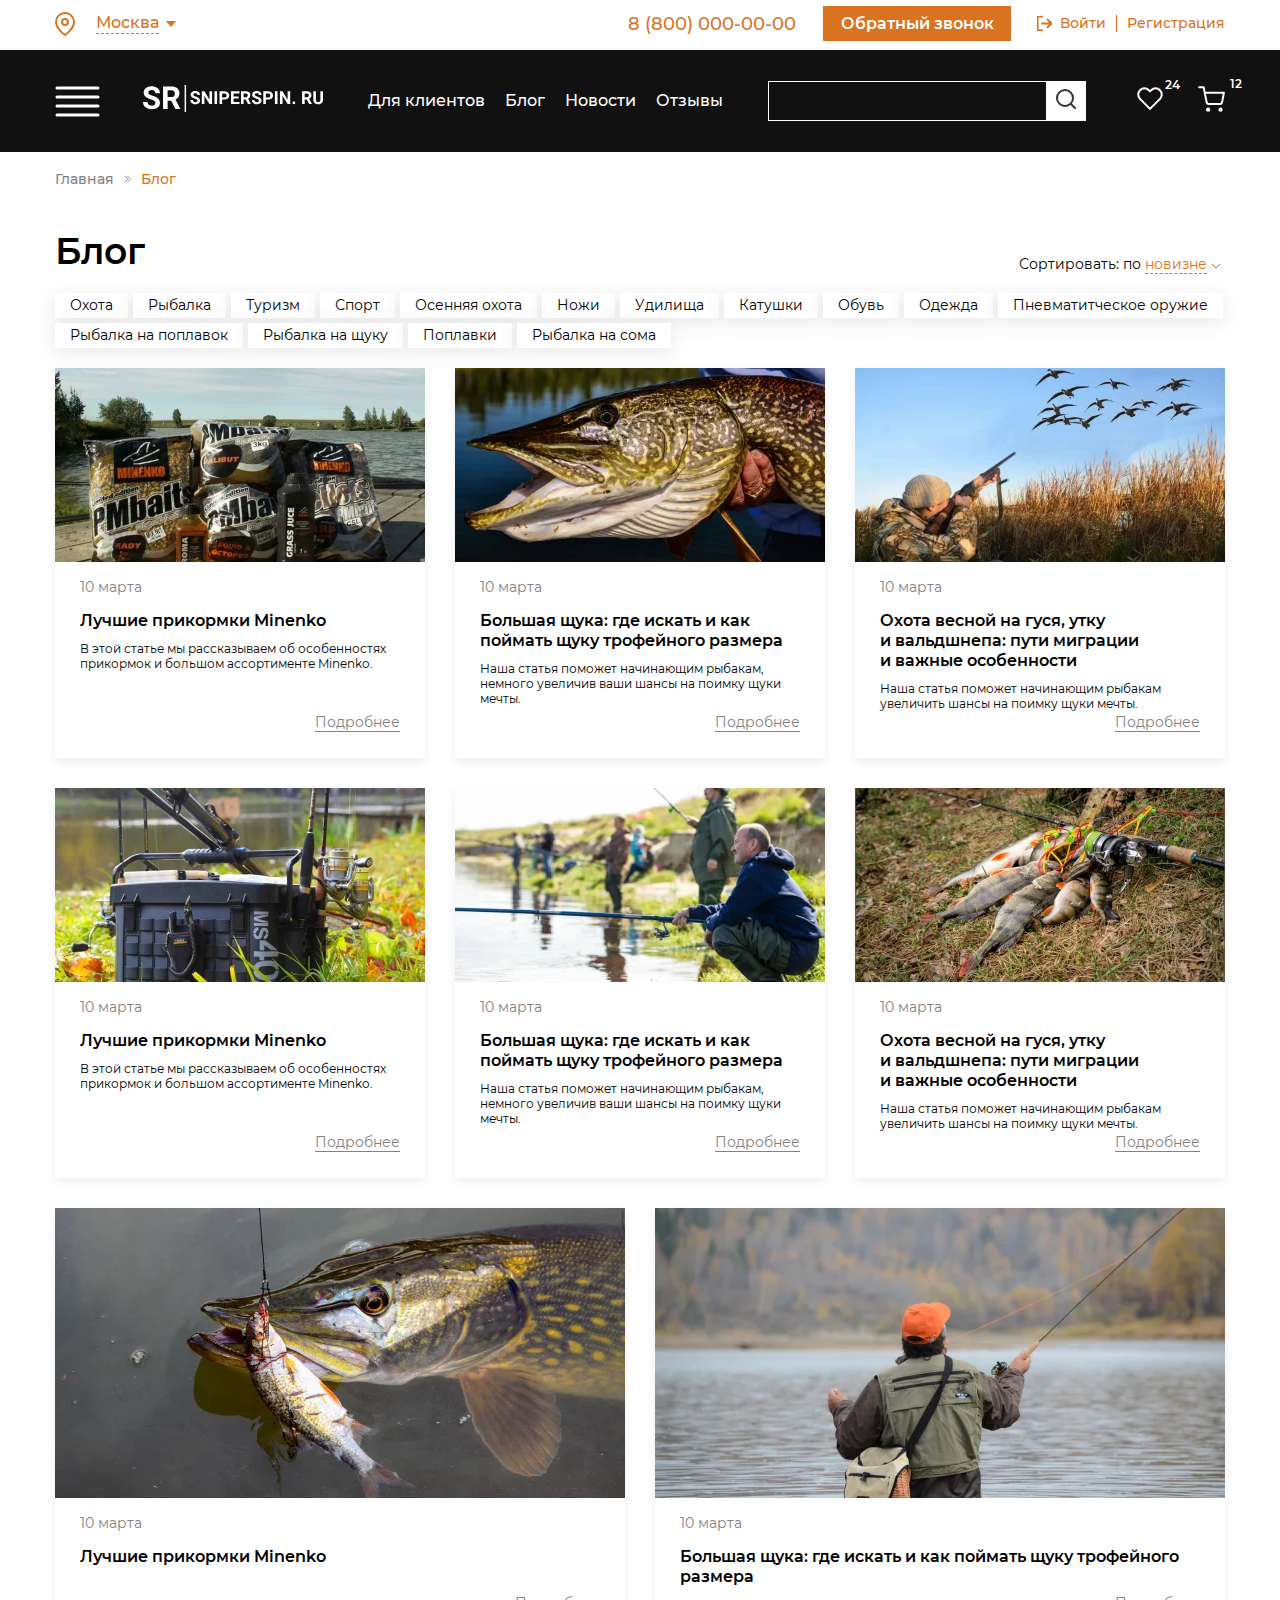
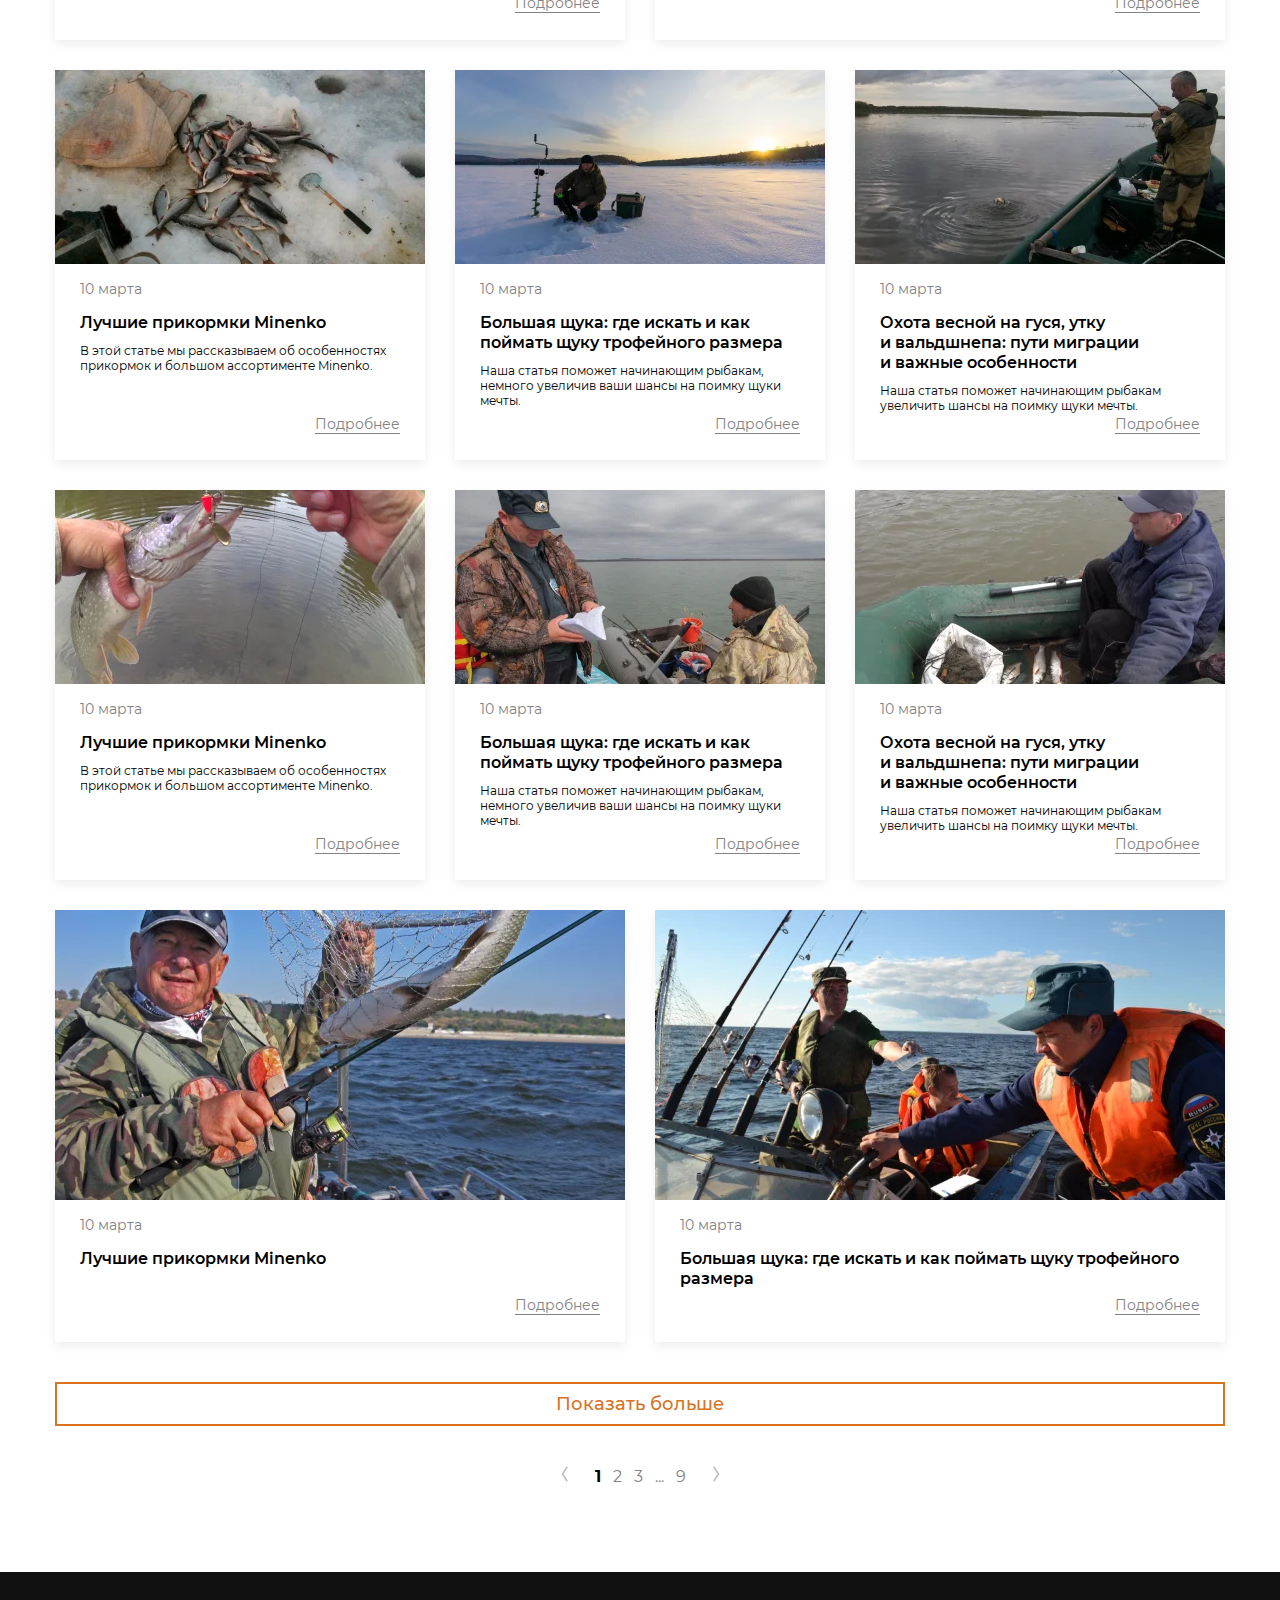
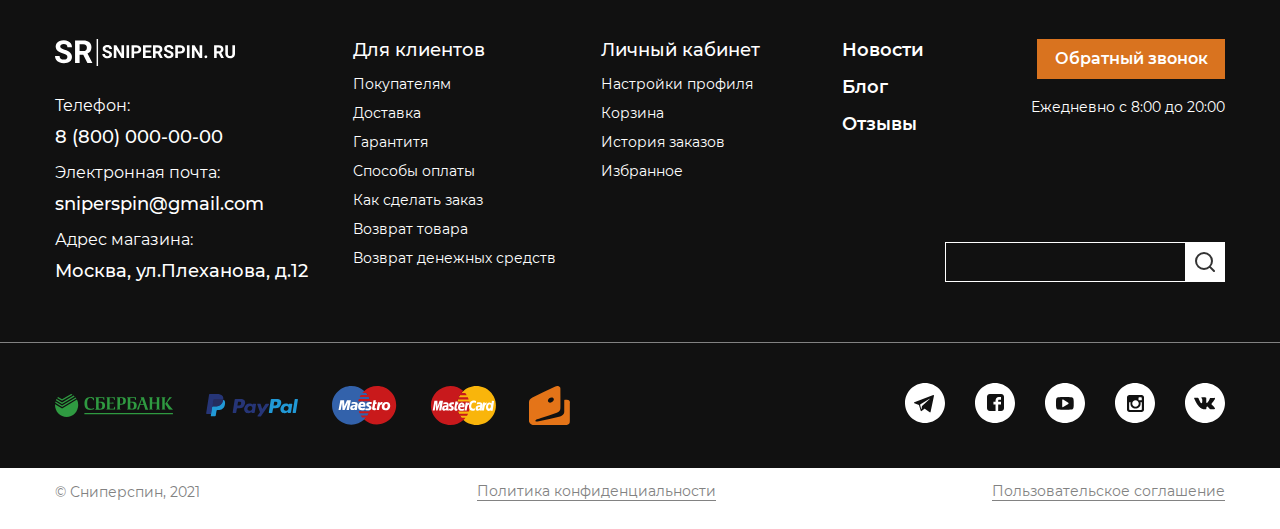
==== commit dbe428a4: "Перенес кнопку в main" ====
--- a/app/blog.html
+++ b/app/blog.html
@@ -796,7 +796,7 @@
                   </div>
                 </div>
 
-                <div class="blog__item">
+                <div class="blog__item no-md">
                   <picture decoding="async">
                     <source type="image/webp" srcset="./images/dest/blog__list/5.webp">
                     <img width="370" height="194" loading="lazy" src="./images/dest/blog__list/5.png" alt="img"
@@ -813,7 +813,7 @@
                   </div>
                 </div>
 
-                <div class="blog__item">
+                <div class="blog__item no-md">
                   <picture decoding="async">
                     <source type="image/webp" srcset="./images/dest/blog__list/6.webp">
                     <img width="370" height="194" loading="lazy" src="./images/dest/blog__list/6.png" alt="img"
@@ -833,6 +833,12 @@
 
                 <div class="blog__item  blog__item--big">
                   <picture decoding="async">
+                    <source type="image/webp" srcset="./images/dest/blog__list/7--mobile.webp"
+                      media="(max-width: 767px)" />
+                    <source srcset="./images/dest/blog__list/7--mobile.png" media="(max-width: 767px)" />
+                    <source type="image/webp" srcset="./images/dest/blog__list/7--tablet.webp"
+                      media="(max-width: 1199px)" />
+                    <source srcset="./images/dest/blog__list/7--tablet.png" media="(max-width: 1199px)" />
                     <source type="image/webp" srcset="./images/dest/blog__list/7.webp">
                     <img width="570" height="290" loading="lazy" src="./images/dest/blog__list/7.png" alt="img"
                       class="blog__img">
@@ -844,7 +850,7 @@
                   </div>
                 </div>
 
-                <div class="blog__item blog__item--big">
+                <div class="blog__item blog__item--big no-md">
                   <picture decoding="async">
                     <source type="image/webp" srcset="./images/dest/blog__list/8.webp">
                     <img width="570" height="194" loading="lazy" src="./images/dest/blog__list/8.png" alt="img"
@@ -925,7 +931,7 @@
                   </div>
                 </div>
 
-                <div class="blog__item">
+                <div class="blog__item no-md">
                   <picture decoding="async">
                     <source type="image/webp" srcset="./images/dest/blog__list/13.webp">
                     <img width="370" height="194" loading="lazy" src="./images/dest/blog__list/13.png" alt="img"
@@ -942,7 +948,7 @@
                   </div>
                 </div>
 
-                <div class="blog__item">
+                <div class="blog__item no-md">
                   <picture decoding="async">
                     <source type="image/webp" srcset="./images/dest/blog__list/14.webp">
                     <img width="370" height="194" loading="lazy" src="./images/dest/blog__list/14.png" alt="img"
@@ -962,6 +968,12 @@
 
                 <div class="blog__item  blog__item--big">
                   <picture decoding="async">
+                    <source type="image/webp" srcset="./images/dest/blog__list/15--mobile.webp"
+                      media="(max-width: 767px)" />
+                    <source srcset="./images/dest/blog__list/15--mobile.png" media="(max-width: 767px)" />
+                    <source type="image/webp" srcset="./images/dest/blog__list/15--tablet.webp"
+                      media="(max-width: 1199px)" />
+                    <source srcset="./images/dest/blog__list/15--tablet.png" media="(max-width: 1199px)" />
                     <source type="image/webp" srcset="./images/dest/blog__list/15.webp">
                     <img width="570" height="290" loading="lazy" src="./images/dest/blog__list/15.png" alt="img"
                       class="blog__img">
@@ -973,7 +985,7 @@
                   </div>
                 </div>
 
-                <div class="blog__item blog__item--big">
+                <div class="blog__item blog__item--big no-md">
                   <picture decoding="async">
                     <source type="image/webp" srcset="./images/dest/blog__list/16.webp">
                     <img width="570" height="194" loading="lazy" src="./images/dest/blog__list/16.png" alt="img"
@@ -1020,7 +1032,7 @@
                   </div>
                 </div>
 
-                <div class="blog__item blog__item--hide">
+                <div class="blog__item blog__item--hide no-md">
                   <picture decoding="async">
                     <source type="image/webp" srcset="./images/dest/blog__list/6.webp">
                     <img width="370" height="194" loading="lazy" src="./images/dest/blog__list/6.png" alt="img"
@@ -1040,6 +1052,12 @@
 
                 <div class="blog__item blog__item--hide  blog__item--big">
                   <picture decoding="async">
+                    <source type="image/webp" srcset="./images/dest/blog__list/7--mobile.webp"
+                      media="(max-width: 767px)" />
+                    <source srcset="./images/dest/blog__list/7--mobile.png" media="(max-width: 767px)" />
+                    <source type="image/webp" srcset="./images/dest/blog__list/7--tablet.webp"
+                      media="(max-width: 1199px)" />
+                    <source srcset="./images/dest/blog__list/7--tablet.png" media="(max-width: 1199px)" />
                     <source type="image/webp" srcset="./images/dest/blog__list/7.webp">
                     <img width="570" height="290" loading="lazy" src="./images/dest/blog__list/7.png" alt="img"
                       class="blog__img">
@@ -1051,7 +1069,7 @@
                   </div>
                 </div>
 
-                <div class="blog__item blog__item--hide blog__item--big">
+                <div class="blog__item blog__item--hide blog__item--big no-md">
                   <picture decoding="async">
                     <source type="image/webp" srcset="./images/dest/blog__list/8.webp">
                     <img width="570" height="194" loading="lazy" src="./images/dest/blog__list/8.png" alt="img"
@@ -1121,6 +1139,10 @@
       </div>
     </section>
     <!-- Inner END -->
+
+    <button type="button" class="button__up" id="buttonUp">
+      <img loading="lazy" src="./images/dest/icons/up.svg" alt="up">
+    </button>
   </main>
 
   <!-- Footer -->
@@ -1324,7 +1346,8 @@
           <p class="modal__text">
             Укажите ваш номер телефона в международном формате
           </p>
-          <input type="tel" class="modal__phone" name="phone" id="phone" placeholder="+7 (___) ___ - ___" required>
+          <input type="tel" class="modal__phone phone__input" name="phone" id="phone" placeholder="+7 (___) ___ - ___"
+            required>
           <div class="modal__captcha">
             reCAPTCHA
           </div>
@@ -1338,10 +1361,6 @@
       </div>
     </form>
   </div>
-
-  <button type="button" class="button__up" id="buttonUp">
-    <img loading="lazy" src="./images/dest/icons/up.svg" alt="up">
-  </button>
 
   <div class="menu" id="menu">
     <div class="menu__wrapper">
--- a/app/css/app.min.css
+++ b/app/css/app.min.css
@@ -1 +1 @@
-@font-face{font-family:Montserrat;font-style:normal;font-weight:300;src:local("Montserrat"),url(../fonts/Montserrat-Light.woff2) format("woff2");font-display:swap}@font-face{font-family:Montserrat;font-style:normal;font-weight:400;src:local("Montserrat"),url(../fonts/Montserrat-Regular.woff2) format("woff2");font-display:swap}@font-face{font-family:Montserrat;font-style:normal;font-weight:500;src:local("Montserrat"),url(../fonts/Montserrat-Medium.woff2) format("woff2");font-display:swap}@font-face{font-family:Montserrat;font-style:normal;font-weight:600;src:local("Montserrat"),url(../fonts/Montserrat-SemiBold.woff2) format("woff2");font-display:swap}@font-face{font-family:Montserrat;font-style:normal;font-weight:700;src:local("Montserrat"),url(../fonts/Montserrat-Bold.woff2) format("woff2");font-display:swap}@font-face{font-family:Montserrat;font-style:normal;font-weight:900;src:local("Montserrat"),url(../fonts/Montserrat-ExtraBold.woff2) format("woff2");font-display:swap}.no-xl{display:none}@media (max-width:1199px){.no-md{display:none}.md{display:inline-block}}@media (max-width:767px){.no-xs{display:none}.xs{display:inline-block}}*{-webkit-box-sizing:border-box;box-sizing:border-box}a,abbr,acronym,address,applet,article,aside,audio,b,big,blockquote,body,canvas,caption,center,cite,code,dd,del,details,dfn,div,dl,dt,em,embed,fieldset,figcaption,figure,footer,form,h1,h2,h3,h4,h5,h6,header,hgroup,html,i,iframe,img,ins,kbd,label,legend,li,mark,menu,nav,object,ol,output,p,pre,q,ruby,s,samp,section,small,span,strike,strong,sub,summary,sup,table,tbody,td,tfoot,th,thead,time,tr,tt,u,ul,var,video{margin:0;padding:0;border:0;font-size:100%;font:inherit;vertical-align:baseline}article,aside,details,figcaption,figure,footer,header,hgroup,menu,nav,section{display:block}body{line-height:1}ol,ul{list-style:none}blockquote,q{quotes:none}blockquote:after,blockquote:before,q:after,q:before{content:"";content:none}table{border-collapse:collapse;border-spacing:0}html{overflow-x:hidden}img{max-width:100%;height:auto}button{background:0 0;padding:0;border:none;font:inherit;outline:0}input,textarea{outline:0;font:inherit}body{font-family:Montserrat;font-style:normal;font-weight:400;font-size:16px;line-height:20px;color:#000;position:relative;overflow-x:hidden;min-width:320px}.container{width:100%;max-width:1200px;margin:0 auto;padding:0 15px}.btn{font-weight:700;font-size:16px;line-height:20px;background:#d9731f;color:#fff;width:260px;height:55px;display:-webkit-box;display:-ms-flexbox;display:flex;-webkit-box-align:center;-ms-flex-align:center;align-items:center;-webkit-box-pack:center;-ms-flex-pack:center;justify-content:center;text-decoration:none;-webkit-transition:all .2s linear;-o-transition:all .2s linear;transition:all .2s linear;cursor:pointer}.btn:hover{background:#c26315}.btn--outline{border:2px solid #d9731f;color:#d9731f;background:0 0}.btn--outline:hover{color:#fff}.btn--flex{display:-webkit-box;display:-ms-flexbox;display:flex;-webkit-box-align:center;-ms-flex-align:center;align-items:center;-webkit-box-pack:center;-ms-flex-pack:center;justify-content:center}.btn--flex:hover .btn__icon{opacity:0}.btn--black{background:#000;color:#fff}.btn--black:hover{background:#111}.btn__icon{margin-left:10px;-webkit-transition:all .2s linear;-o-transition:all .2s linear;transition:all .2s linear}.button__up{width:45px;height:45px;background:#d9731f;display:-webkit-box;display:-ms-flexbox;display:flex;-webkit-box-align:center;-ms-flex-align:center;align-items:center;-webkit-box-pack:center;-ms-flex-pack:center;justify-content:center;border-radius:50%;-webkit-box-shadow:0 4px 20px rgba(92,92,92,.15);box-shadow:0 4px 20px rgba(92,92,92,.15);-webkit-transition:all .2s linear;-o-transition:all .2s linear;transition:all .2s linear;cursor:pointer;position:fixed;bottom:20px;right:7%;z-index:7}.button__up:hover{background:#c26315}.section{margin-bottom:60px}.mask{display:none;position:fixed;top:0;right:0;bottom:0;left:0;width:100%;height:100%;background:rgba(0,0,0,.8);z-index:9}.fixed{overflow:hidden;position:fixed;width:100%;height:100%}.noscroll{overflow:hidden}.main{min-height:100vh}.input{width:100%;height:40px;border:none;background:#fff;color:#000;font-family:Montserrat;font-style:normal;font-weight:400;font-size:14px;line-height:17px;padding-left:20px;-webkit-transition:all .2s linear;-o-transition:all .2s linear;transition:all .2s linear}.input::-webkit-input-placeholder{font-family:Montserrat;font-style:normal;font-weight:600;font-size:14px;line-height:17px;color:#bdbdbd}.input::-moz-placeholder{font-family:Montserrat;font-style:normal;font-weight:600;font-size:14px;line-height:17px;color:#bdbdbd}.input:-ms-input-placeholder{font-family:Montserrat;font-style:normal;font-weight:600;font-size:14px;line-height:17px;color:#bdbdbd}.input::-ms-input-placeholder{font-family:Montserrat;font-style:normal;font-weight:600;font-size:14px;line-height:17px;color:#bdbdbd}.input::placeholder{font-family:Montserrat;font-style:normal;font-weight:600;font-size:14px;line-height:17px;color:#bdbdbd}@media (max-width:1199px){body{font-size:14px;line-height:17px}.logo img{width:140px;height:21px}.button__up{display:none!important}}@media (max-width:767px){.section{margin-bottom:40px}.logo img{width:120px;height:18.15px}}.subheader{padding-top:6px;padding-bottom:9px}.subheader__inner{display:-webkit-box;display:-ms-flexbox;display:flex;-webkit-box-align:center;-ms-flex-align:center;align-items:center;-webkit-box-pack:justify;-ms-flex-pack:justify;justify-content:space-between}.subheader__location{display:-webkit-box;display:-ms-flexbox;display:flex;-webkit-box-align:center;-ms-flex-align:center;align-items:center;-webkit-box-pack:start;-ms-flex-pack:start;justify-content:flex-start;text-decoration:none}.subheader__location:hover .subheader__location__text{border-color:transparent}.subheader__location__icon{display:inline-block;width:20px;height:24px;background:url(../images/dest/icons/location.svg) no-repeat center;margin-right:21px;-webkit-transition:all .2s linear;-o-transition:all .2s linear;transition:all .2s linear}.subheader__location__text{display:inline-block;color:#d9731f;-webkit-transition:all .2s linear;-o-transition:all .2s linear;transition:all .2s linear;font-weight:500;font-size:16px;line-height:20px;border-bottom:1px dashed #d9731f;margin-right:6px;transition:all .2s linear}.subheader__location__arrow{display:inline-block;width:12px;height:8px;background:url(../images/dest/icons/subheader__arrow.svg) no-repeat center}.subheader__right{display:-webkit-box;display:-ms-flexbox;display:flex;-webkit-box-align:center;-ms-flex-align:center;align-items:center;-webkit-box-pack:end;-ms-flex-pack:end;justify-content:flex-end}.subheader__auth{display:-webkit-box;display:-ms-flexbox;display:flex;-webkit-box-align:center;-ms-flex-align:center;align-items:center;-webkit-box-pack:end;-ms-flex-pack:end;justify-content:flex-end;margin-left:26px}.subheader__auth__item{text-decoration:none;font-weight:500;font-size:14px;line-height:17px;color:#d9731f;-webkit-transition:all .2s linear;-o-transition:all .2s linear;transition:all .2s linear;display:-webkit-box;display:-ms-flexbox;display:flex;-webkit-box-align:center;-ms-flex-align:center;align-items:center;-webkit-box-pack:start;-ms-flex-pack:start;justify-content:flex-start}.subheader__auth__item:hover{color:#c26315}.subheader__auth__item:hover .subheader__auth__icon{background:url(../images/dest/icons/enter--dark.svg) no-repeat center}.subheader__auth__icon{display:inline-block;width:15px;height:15px;background:url(../images/dest/icons/enter.svg) no-repeat center;-webkit-transition:all .2s linear;-o-transition:all .2s linear;transition:all .2s linear;margin-right:8px}.subheader__auth__line{height:17px;width:1px;background:#d9731f;margin:0 10px}.subheader__btn{width:188px;height:35px;margin-left:27px;font-weight:600;font-size:16px;line-height:20px}.subheader__phone{text-decoration:none;font-weight:500;font-size:18px;line-height:22px;color:#d9731f;-webkit-transition:all .2s linear;-o-transition:all .2s linear;transition:all .2s linear}.subheader__phone:hover{color:#c26315}@media (max-width:1199px){.subheader__location__icon{width:17px;height:20px;background:url(../images/dest/icons/location--tablet.svg) no-repeat center}.subheader__location__text{font-weight:500;font-size:14px;line-height:17px;margin-right:8px;padding:0 1px}.subheader__phone{font-weight:500;font-size:16px;line-height:20px}.subheader__btn{margin-left:45px}.subheader__auth__item{font-weight:500;font-size:12px;line-height:15px}}@media (max-width:767px){.subheader{display:none}.subheader__locaion__description{display:inline-block;font-weight:500;font-size:14px;line-height:17px;color:#828282;margin-right:5px}.subheader__location__text{font-weight:500;font-size:14px;line-height:17px;color:#828282;border-color:#828282}.subheader__location__arrow{background:url(../images/dest/icons/subheader__arrow--gray.svg) no-repeat center}.subheader__auth{margin-left:0}.subheader__auth__item{font-weight:500;font-size:12px;line-height:15px;color:#828282}.subheader__auth__item:hover .subheader__auth__icon{background:url(../images/dest/icons/enter--mobile.svg) no-repeat center}.subheader__auth__line{background:#828282}.subheader__auth__icon{margin-right:9px;width:14px;height:14px;background:url(../images/dest/icons/enter--mobile.svg) no-repeat center}}.header{background:#111;padding:31px 0}.header .container{position:relative}.header--fixed{-webkit-box-shadow:0 3px 10px rgba(0,0,0,.2);box-shadow:0 3px 10px rgba(0,0,0,.2);position:fixed;top:0;right:0;-webkit-transform:translate3d(0,0,0);transform:translate3d(0,0,0);width:100%;z-index:8}.header__inner{display:-webkit-box;display:-ms-flexbox;display:flex;-webkit-box-align:center;-ms-flex-align:center;align-items:center;-webkit-box-pack:justify;-ms-flex-pack:justify;justify-content:space-between}.header__left{display:-webkit-box;display:-ms-flexbox;display:flex;-webkit-box-align:center;-ms-flex-align:center;align-items:center;-webkit-box-pack:start;-ms-flex-pack:start;justify-content:flex-start}.header__burger{margin-right:43px;cursor:pointer;-webkit-transition:all .2s linear;-o-transition:all .2s linear;transition:all .2s linear}.header__burger span{display:block;width:45px;height:33px;background:url(../images/dest/icons/burger.svg) no-repeat center;-webkit-transition:all .2s linear;-o-transition:all .2s linear;transition:all .2s linear}.header__burger:hover{opacity:.7}.header__right{display:-webkit-box;display:-ms-flexbox;display:flex;-webkit-box-align:center;-ms-flex-align:center;align-items:center;-webkit-box-pack:end;-ms-flex-pack:end;justify-content:flex-end}.header__btns{display:-webkit-box;display:-ms-flexbox;display:flex;-webkit-box-align:center;-ms-flex-align:center;align-items:center;-webkit-box-pack:end;-ms-flex-pack:end;justify-content:flex-end;margin-left:51px}.header__btns__item{display:block;text-decoration:none;margin-left:35px;position:relative}.header__btns__item:first-child{margin-left:0}.header__btns__item:hover .header__btns__icon{opacity:.7}.header__btns__icon{-webkit-transition:all .2s linear;-o-transition:all .2s linear;transition:all .2s linear}.header__btns__value{position:absolute;top:-10px;right:-17px;font-weight:600;font-size:12px;line-height:15px;color:#fff}@media (max-width:1199px){.header__burger{margin-right:25px}.header__burger span{width:37px;height:28px;background:url(../images/dest/icons/burger--tablet.svg) no-repeat center}.header__btns__item img{max-width:23px;width:100%;min-width:23px}.header__btns{margin-left:25px;padding-right:10px}.header__btns__item{margin-left:45px}.header__btns__value{font-weight:600;font-size:12px;line-height:15px;right:-15px}}@media (max-width:767px){.header{padding:21px 0}.header__burger{margin-right:30px}.header__burger span{height:22px;width:30px;background:url(../images/dest/icons/burger--mobile.svg) no-repeat center}.header__burger--active span{background:url(../images/dest/icons/burger__close.svg) no-repeat center}.header__btns{margin-left:27px}.header__btns__item{margin-left:0}.header__btns__item:first-child{display:none}.header__btns__item img{min-width:19px;max-width:19px}.header__btns__value{font-weight:600;font-size:10px;line-height:12px;top:-8px;right:-10px}}.nav__list{display:-webkit-box;display:-ms-flexbox;display:flex;-webkit-box-align:center;-ms-flex-align:center;align-items:center;-webkit-box-pack:start;-ms-flex-pack:start;justify-content:flex-start}.nav__item{margin-right:20px;position:relative}.nav__item:last-child{margin-right:0}.nav__item--active .nav__item__menu,.nav__item:hover .nav__item__menu{display:block}.nav__item--active .nav__link,.nav__item:hover .nav__link{color:#d9731f}.nav__link{text-decoration:none;font-weight:500;font-size:16px;line-height:20px;-webkit-transition:all .2s linear;-o-transition:all .2s linear;transition:all .2s linear;color:#fff}.nav__item__menu{display:none;position:absolute;left:0;top:45px;background:#fff;width:253px;-webkit-box-shadow:0 4px 20px rgba(92,92,92,.15);box-shadow:0 4px 20px rgba(92,92,92,.15);z-index:5}.nav__item__menu__wrapper{position:relative;padding:15px 0;padding-left:11px}.nav__item__menu__figure{border:15px solid transparent;border-bottom:15px solid #fff;position:absolute;top:-30px;left:40px}.nav__item__menu__link{display:block;font-weight:500;font-size:14px;line-height:17px;color:#000;text-decoration:none;-webkit-transition:all .2s linear;-o-transition:all .2s linear;transition:all .2s linear;padding:8px 9px;border-bottom:1px solid rgba(217,115,31,.13);z-index:3}.nav__item__menu__link:hover{color:#d9731f}.nav__item__menu__link:first-child{padding-top:0}.nav__item__menu__link:last-child{padding-bottom:0;border-bottom:none}@media (max-width:1199px){.nav__item{margin-right:15px}.nav__link{font-weight:500;font-size:14px;line-height:17px}.nav__item__menu__link{font-weight:500;font-size:14px;line-height:17px}}@media (max-width:767px){.nav{display:none}}.search--footer .search__input{width:240px}.search__item{display:-webkit-box;display:-ms-flexbox;display:flex;-webkit-box-align:center;-ms-flex-align:center;align-items:center;-webkit-box-pack:start;-ms-flex-pack:start;justify-content:flex-start}.search__input{width:278px;height:40px;border:1px solid #fff;border-right:none;background:#111;color:#fff;font-family:Montserrat;font-style:normal;font-weight:400;font-size:18px;line-height:22px;padding-left:15px;-webkit-transition:all .2s linear;-o-transition:all .2s linear;transition:all .2s linear}.search__input:active,.search__input:focus{background:#ebebeb;border-color:#ebebeb;color:#000}.search__btn{height:40px;width:40px;background:#fff;display:-webkit-box;display:-ms-flexbox;display:flex;-webkit-box-align:center;-ms-flex-align:center;align-items:center;-webkit-box-pack:center;-ms-flex-pack:center;justify-content:center;cursor:pointer;-webkit-transition:all .2s linear;-o-transition:all .2s linear;transition:all .2s linear}.search__btn:hover{background:#d9731f}@media (max-width:1199px){.search--header{display:none;position:absolute;top:60px;left:0;z-index:10;background:#111;width:100%;-webkit-box-align:center;-ms-flex-align:center;align-items:center;-webkit-box-pack:justify;-ms-flex-pack:justify;justify-content:space-between;-webkit-transition:all .2s easy;-o-transition:all .2s easy;transition:all .2s easy;padding:25px 15px}.search--header .search__form{width:100%}.search--header .search__input{border:1px solid #d9731f;max-width:100%;width:100%;background:#fff;font-family:Montserrat;font-style:normal;font-weight:600;font-size:12px;line-height:15px}.search--header .search__input::-webkit-input-placeholder{font-family:Montserrat;font-style:normal;font-weight:600;font-size:12px;line-height:15px;color:#bdbdbd}.search--header .search__input::-moz-placeholder{font-family:Montserrat;font-style:normal;font-weight:600;font-size:12px;line-height:15px;color:#bdbdbd}.search--header .search__input:-ms-input-placeholder{font-family:Montserrat;font-style:normal;font-weight:600;font-size:12px;line-height:15px;color:#bdbdbd}.search--header .search__input::-ms-input-placeholder{font-family:Montserrat;font-style:normal;font-weight:600;font-size:12px;line-height:15px;color:#bdbdbd}.search--header .search__input::placeholder{font-family:Montserrat;font-style:normal;font-weight:600;font-size:12px;line-height:15px;color:#bdbdbd}.search--header .search__open__btn{-webkit-transition:all .2s linear;-o-transition:all .2s linear;transition:all .2s linear}.search--header .search__open__btn:hover{opacity:.7}.search--header .search__icon{width:18px;height:18px}.search--header .search__btn{background:#d9731f;min-height:40px;min-width:40px}.search--header .search__btns__wrapper .header__btns{margin-left:0}}@media (max-width:767px){.search--header{top:43px;padding:10px 36px}.search__open__btn img{width:16px}}.dropdown{display:none;position:absolute;top:71px;left:0;-webkit-box-shadow:0 4px 20px rgba(92,92,92,.15);box-shadow:0 4px 20px rgba(92,92,92,.15);z-index:4}.dropdown--desktop .dropdown__link:hover .dropdown__inner__list{display:block}.dropdown__list{width:254px;padding:6px 0;position:relative;background:#fff}.dropdown__link{width:100%;display:block;border-bottom:1px solid #e0e0e0;text-decoration:none;cursor:pointer}.dropdown__link:last-child{border-bottom:none}.dropdown__item{display:-webkit-box;display:-ms-flexbox;display:flex;-webkit-box-align:center;-ms-flex-align:center;align-items:center;-webkit-box-pack:justify;-ms-flex-pack:justify;justify-content:space-between;padding:10px 19px 10px 35px}.dropdown__item:hover .dropdown__arrow span{background:url(../images/dest/icons/dropdown__arrow--active.svg) no-repeat center}.dropdown__item:hover .dropdown__text{color:#d9731f}.dropdown__text{font-weight:500;font-size:14px;line-height:17px;color:#828282;-webkit-transition:all .2s linear;-o-transition:all .2s linear;transition:all .2s linear}.dropdown__arrow span{display:block;background:url(../images/dest/icons/dropdown__arrow.svg) no-repeat center;width:8px;height:14px;-webkit-transition:all .2s linear;-o-transition:all .2s linear;transition:all .2s linear}.dropdown__inner__list{display:none;position:absolute;right:-254px;top:0;background:#fff;width:254px;padding:6px 0}.dropdown__inner__link{padding:10px 19px 10px 35px;display:-webkit-box;display:-ms-flexbox;display:flex;border-bottom:1px solid #bdbdbd;text-decoration:none;cursor:pointer;font-weight:500;font-size:14px;line-height:17px;color:#bdbdbd;-webkit-transition:all .2s linear;-o-transition:all .2s linear;transition:all .2s linear}.dropdown__inner__link:last-child{border-bottom:none}.dropdown__inner__link:hover{color:#d9731f}@media (max-width:1199px){.dropdown{top:60px}.dropdown__item{height:35px}.dropdown__text{font-weight:700;font-size:14px;line-height:17px}.dropdown__inner__link{font-size:13px;line-height:16px;color:#bdbdbd;border-color:#bdbdbd;height:36px}}@media (max-width:767px){.dropdown--menu{display:block;position:static;background:0 0;width:100%;max-width:100%}.dropdown--menu .dropdown__arrow{-webkit-transition:all .2s linear;-o-transition:all .2s linear;transition:all .2s linear;-webkit-transform:rotate(90deg);-ms-transform:rotate(90deg);transform:rotate(90deg)}.dropdown__list{width:100%;background:0 0;padding:none}.dropdown__item{height:45px;border-bottom:1px solid #e0e0e0;padding-left:23px;padding-right:23px;text-decoration:none}.dropdown__item--active .dropdown__arrow{-webkit-transform:rotate(-90deg);-ms-transform:rotate(-90deg);transform:rotate(-90deg)}.dropdown__item:hover .dropdown__arrow span{background:url(../images/dest/icons/dropdown__arrow.svg) no-repeat center}.dropdown__item:hover .dropdown__text{color:#828282}.dropdown__text{font-weight:500;font-size:14px;line-height:17px}.dropdown__text--flex{font-weight:500;font-size:12px;line-height:15px;display:-webkit-box;display:-ms-flexbox;display:flex;-webkit-box-align:center;-ms-flex-align:center;align-items:center;-webkit-box-pack:start;-ms-flex-pack:start;justify-content:flex-start}.dropdown__text__icon{margin-right:9px}.dropdown__inner__list{position:static;width:100%;padding:0}.dropdown__inner__link{padding:0;padding-left:38px;display:-webkit-box;display:-ms-flexbox;display:flex;-webkit-box-align:center;-ms-flex-align:center;align-items:center;-webkit-box-pack:start;-ms-flex-pack:start;justify-content:flex-start;height:45px;font-weight:500;font-size:14px;line-height:17px}}.intro__inner{display:-webkit-box;display:-ms-flexbox;display:flex;-webkit-box-align:start;-ms-flex-align:start;align-items:flex-start;-webkit-box-pack:start;-ms-flex-pack:start;justify-content:flex-start}.intro__slides{width:870px}.intro__slides .slick-list{padding:0!important}.intro__slide{position:relative;width:870px!important;height:390px}.intro__slide__img{display:block;width:870px;height:390px;min-width:870px;min-height:390px;max-width:870px;max-height:390px}.intro__slide__title{font-weight:700;font-size:36px;line-height:44px;color:#fff;position:absolute;top:32px;left:35px}.intro__slide__btn{position:absolute;bottom:50px;right:100px;width:260px;height:55px}.intro__nav{width:300px;-webkit-box-shadow:0 4px 20px rgba(92,92,92,.15);box-shadow:0 4px 20px rgba(92,92,92,.15)}.intro__nav__item{display:-webkit-box!important;display:-ms-flexbox!important;display:flex!important;-webkit-box-pack:start;-ms-flex-pack:start;justify-content:flex-start;-webkit-box-align:center;-ms-flex-align:center;align-items:center;height:65px;text-decoration:none;font-weight:500;font-size:16px;line-height:20px;color:#000;padding-left:25px;padding-right:21px;border-bottom:1px solid #e0e0e0;-webkit-transition:all .2s linear;-o-transition:all .2s linear;transition:all .2s linear;width:100%!important}.intro__nav__item:last-child{border-bottom:none}.intro__nav__item.slick-current,.intro__nav__item:hover{background:#e1e2e2}@media (max-width:1199px){.intro .container{display:-webkit-box;display:-ms-flexbox;display:flex;-webkit-box-align:center;-ms-flex-align:center;align-items:center;-webkit-box-pack:center;-ms-flex-pack:center;justify-content:center}.intro__slides{width:499px}.intro__slide{width:499px!important;height:227px}.intro__slide__img{width:499px;height:227px;min-width:499px;min-height:227px;max-width:499px;max-height:227px}.intro__slide__title{font-size:24px;line-height:29px;top:15px;left:25px}.intro__slide__btn{width:210px;height:45px;font-size:16px;line-height:20px;bottom:25px;right:50px}.intro__nav{width:229px}.intro__nav__item{font-weight:500;font-size:12px;line-height:15px;height:37.83px;padding-left:19px;padding-right:16px}}@media (max-width:767px){.intro .container{max-width:100%;padding:0}.intro__nav{display:none}.intro__slides{width:320px}.intro__slide{width:320px!important;height:143px}.intro__slide__img{width:320px;height:143px;max-width:320px;max-height:143px;min-width:320px;min-height:143px}.intro__slide__title{font-weight:700;font-size:18px;line-height:22px;top:10px;left:20px}.intro__slide__btn{width:140px;height:30px;font-weight:700;font-size:12px;line-height:15px;bottom:15px;right:40px}}.compilation__title{font-weight:600;font-size:36px;line-height:44px;margin-bottom:27px}.compilation__list{display:-webkit-box;display:-ms-flexbox;display:flex;-webkit-box-align:start;-ms-flex-align:start;align-items:flex-start;-webkit-box-pack:start;-ms-flex-pack:start;justify-content:flex-start;-ms-flex-wrap:wrap;flex-wrap:wrap}.compilation__item{display:block;width:270px;height:180px;position:relative;text-decoration:none;margin-right:30px;margin-bottom:30px}.compilation__item:hover .compilation__mask{opacity:0}.compilation__item:nth-child(4n+4){margin-right:0}.compilation__item--special{display:none}.compilation__mask{position:absolute;top:0;left:0;z-index:2;width:100%;height:100%;background:-o-linear-gradient(29.08deg,#000 -2.33%,rgba(0,0,0,0) 100%);background:linear-gradient(60.92deg,#000 -2.33%,rgba(0,0,0,0) 100%);-webkit-transition:all 1s linear;-o-transition:all 1s linear;transition:all 1s linear}.compilation__inner__title{position:absolute;left:25px;bottom:25px;font-weight:700;font-size:24px;line-height:29px;color:#fff;z-index:3}.compilation__sale{position:absolute;top:0;right:0;width:100px;height:40px;background:#c8191c;font-weight:600;font-size:18px;line-height:22px;color:#fff;z-index:3;display:-webkit-box;display:-ms-flexbox;display:flex;-webkit-box-align:center;-ms-flex-align:center;align-items:center;-webkit-box-pack:center;-ms-flex-pack:center;justify-content:center}.compilation__wrapper{margin-top:10px;display:-webkit-box;display:-ms-flexbox;display:flex;-webkit-box-align:center;-ms-flex-align:center;align-items:center;-webkit-box-pack:center;-ms-flex-pack:center;justify-content:center}.compilation__btn{width:214px;height:44px}@media (max-width:1199px){.compilation{display:-webkit-box;display:-ms-flexbox;display:flex;-webkit-box-align:center;-ms-flex-align:center;align-items:center;-webkit-box-pack:center;-ms-flex-pack:center;justify-content:center}.compilation .container{max-width:768px}.compilation__title{font-weight:600;font-size:32px;line-height:39px;margin-bottom:23px}.compilation__item{width:229px;height:100px;margin-right:20px;margin-bottom:20px}.compilation__item:nth-child(4n+4){margin-right:20px}.compilation__item:nth-child(3n+3){margin-right:0}.compilation__item--special{display:-webkit-box;display:-ms-flexbox;display:flex;-webkit-box-pack:center;-ms-flex-pack:center;justify-content:center;-webkit-box-align:center;-ms-flex-align:center;align-items:center;border:2px solid #d9731f;color:#d9731f;font-weight:500;font-size:20px;line-height:24px}.compilation__item--special:hover{border-color:#c26315;color:#c26315}.compilation__inner__title{left:25px;bottom:20px;font-size:20px;line-height:24px}.compilation__sale{width:100px;height:40px;font-weight:600;font-size:18px;line-height:22px}.compilation__wrapper{display:none}}@media (max-width:767px){.compilation .container{max-width:320px}.compilation__title{font-weight:600;font-size:24px;line-height:29px;margin-bottom:13px}.compilation__item{width:130px;height:100px;margin-right:20px!important}.compilation__item:nth-child(2n+2){margin-right:0!important}.compilation__item--special{display:none}.compilation__inner__title{font-size:16px;line-height:20px;left:10px;bottom:10px}.compilation__sale{width:80px;height:25px;font-weight:600;font-size:14px;line-height:17px}.compilation__wrapper{margin-top:0;display:-webkit-box;display:-ms-flexbox;display:flex}.compilation__btn{width:100%;height:30px;font-weight:500;font-size:16px;line-height:20px}}.brands{background:#e1e2e2;padding:60px 0}.brands__title{font-weight:600;font-size:36px;line-height:44px;margin-bottom:30px}.brands__arrow{cursor:pointer}.brands__arrow span{display:block;height:32px;width:12px;background:url(../images/dest/icons/brands__arrow.svg) no-repeat center;-webkit-transition:all .2s linear;-o-transition:all .2s linear;transition:all .2s linear}.brands__arrow:hover span{background:url(../images/dest/icons/brands__arrow--active.svg) no-repeat center}.brands__arrow--next{-webkit-transform:rotate(-180deg);-ms-transform:rotate(-180deg);transform:rotate(-180deg)}.brands__slider{display:-webkit-box;display:-ms-flexbox;display:flex;-webkit-box-align:center;-ms-flex-align:center;align-items:center;-webkit-box-pack:justify;-ms-flex-pack:justify;justify-content:space-between}.brands__slides{width:100%;margin:0 18px}.brands__slide{background:#fff;width:150px!important;height:80px;min-width:150px;min-height:80px;max-width:150px!important;max-height:80px;display:-webkit-box!important;display:-ms-flexbox!important;display:flex!important;-webkit-box-align:center;-ms-flex-align:center;align-items:center;-webkit-box-pack:center;-ms-flex-pack:center;justify-content:center;margin-right:18px}.brand__link__wrapper{display:-webkit-box;display:-ms-flexbox;display:flex;-webkit-box-align:center;-ms-flex-align:center;align-items:center;-webkit-box-pack:center;-ms-flex-pack:center;justify-content:center}.brand__link{display:inline-block;margin-top:20px;font-weight:500;font-size:16px;line-height:20px;color:#d9731f;text-decoration:none}.brand__link:hover .brand__link__text{border-color:transparent}.brand__link__text{display:inline-block;border-bottom:1px solid #d9731f;-webkit-transition:all .2s linear;-o-transition:all .2s linear;transition:all .2s linear}@media (max-width:1199px){.brands__title{font-weight:600;font-size:32px;line-height:39px;margin-bottom:35px}.brands__slides{margin:0 25px;max-width:661px}.brands__slides .slick-track{display:-webkit-box;display:-ms-flexbox;display:flex;-webkit-box-align:center;-ms-flex-align:center;align-items:center;-webkit-box-pack:justify;-ms-flex-pack:justify;justify-content:space-between}.brands__slide{margin-right:0}}@media (max-width:767px){.brands{padding:20px 0}.brands__title{font-weight:600;font-size:24px;line-height:29px;margin-bottom:11px}.brands__arrow{display:none}.brands__slides{margin:0;max-width:100%}.brands__slide{width:90px!important;max-width:90px!important;min-width:90px;height:48px;min-height:48px;max-height:48px}.brands__img{max-width:80%;margin:0 auto}.brand__link{margin-top:20px;font-weight:500;font-size:14px;line-height:17px}}.popular--watched{margin-bottom:30px}.popular--watched .container{padding-top:60px;border-top:1px solid #e0e0e0}.popular__title{font-weight:600;font-size:36px;line-height:44px;margin-bottom:30px}.popular__inner{display:-webkit-box;display:-ms-flexbox;display:flex;-webkit-box-align:start;-ms-flex-align:start;align-items:flex-start;-webkit-box-pack:start;-ms-flex-pack:start;justify-content:flex-start;-ms-flex-wrap:wrap;flex-wrap:wrap}.popular__item{display:-webkit-box;display:-ms-flexbox;display:flex;-webkit-box-orient:vertical;-webkit-box-direction:normal;-ms-flex-direction:column;flex-direction:column;-webkit-box-pack:justify;-ms-flex-pack:justify;justify-content:space-between;-webkit-box-align:start;-ms-flex-align:start;align-items:flex-start;max-width:169px;width:100%;height:277px;text-decoration:none;margin-bottom:30px;margin-right:30px}.popular__item:nth-child(6n+6){margin-right:0}.popular__item:hover .popular__inner__title{color:#d9731f}.popular__item--hide{display:none}.popular__img{display:block;-o-object-fit:scale-down;object-fit:scale-down;max-width:169px;max-height:118px;margin-bottom:12px}.popular__inner__title{font-weight:600;font-size:16px;line-height:20px;color:#000;-webkit-transition:all .2s linear;-o-transition:all .2s linear;transition:all .2s linear}.popular__description{font-weight:400;font-size:18px;line-height:22px;margin-bottom:12px;color:#000}.popular__price{font-weight:700;font-size:20px;line-height:24px;color:#d9731f}.popular__btn__wrapper{margin-top:10px;display:-webkit-box;display:-ms-flexbox;display:flex;-webkit-box-align:center;-ms-flex-align:center;align-items:center;-webkit-box-pack:center;-ms-flex-pack:center;justify-content:center}.popular__btn{width:231px;height:44px}@media (max-width:1199px){.popular{display:-webkit-box;display:-ms-flexbox;display:flex;-webkit-box-align:center;-ms-flex-align:center;align-items:center;-webkit-box-pack:center;-ms-flex-pack:center;justify-content:center}.popular .container{max-width:768px}.popular__title{font-weight:600;font-size:32px;line-height:39px;margin-bottom:35px}.popular__item{width:230px;height:277px;max-width:230px;max-height:277px;margin-right:20px}.popular__item:nth-child(6n+6){margin-right:20px}.popular__item:nth-child(3n+3){margin-right:0}.popular__img{max-width:230px;max-height:118px}}@media (max-width:767px){.popular{display:-webkit-box;display:-ms-flexbox;display:flex;-webkit-box-align:center;-ms-flex-align:center;align-items:center;-webkit-box-pack:center;-ms-flex-pack:center;justify-content:center}.popular .container{max-width:320px}.popular__title{font-weight:600;font-size:24px;line-height:29px;margin-bottom:20px}.popular__item{width:130px;height:223px;max-width:130px;max-height:223px;margin-bottom:20px;margin-right:20px!important}.popular__item:nth-child(2n+2){margin-right:0!important}.popular__img{width:130px;max-width:130px;height:93.48px;margin-bottom:8px}.popular__inner__title{font-weight:600;font-size:13px;line-height:16px}.popular__description{font-size:14px;line-height:17px}.popular__price{font-size:16px;line-height:20px}}.description{background:#e1e2e2;padding-top:60px;padding-bottom:45px}.description__title{font-weight:600;font-size:36px;line-height:44px;margin-bottom:20px}.description__text{font-size:16px;line-height:20px;margin-bottom:15px}.description__inner__title{font-weight:600;font-size:16px;line-height:20px;margin-bottom:15px}.description__list{margin-bottom:10px}.description__item{position:relative;padding-left:20px;margin-bottom:15px}.description__item::before{content:"";display:block;position:absolute;top:5px;left:0;border-radius:50%;background:#4f4f4f;width:8px;height:8px}.description__item:last-child{margin-bottom:0}.description__more__wrapper{display:none}@media (max-width:1199px){.description__title{font-weight:600;font-size:32px;line-height:39px;margin-bottom:19px}.description__text{font-size:14px;line-height:17px}.description__item{font-size:14px;line-height:17px}}@media (max-width:767px){.description{padding:40px 0}.description__title{font-weight:600;font-size:24px;line-height:29px;margin-bottom:15px}.description__hidden{display:none}.description__more__wrapper{display:-webkit-box;display:-ms-flexbox;display:flex;-webkit-box-align:center;-ms-flex-align:center;align-items:center;-webkit-box-pack:end;-ms-flex-pack:end;justify-content:flex-end}.description__more{display:-webkit-box;display:-ms-flexbox;display:flex;-webkit-box-align:center;-ms-flex-align:center;align-items:center;-webkit-box-pack:start;-ms-flex-pack:start;justify-content:flex-start;font-size:12px;line-height:15px;color:#828282}.description__more img{margin-left:10px}}.news__head{display:-webkit-box;display:-ms-flexbox;display:flex;-webkit-box-align:end;-ms-flex-align:end;align-items:flex-end;-webkit-box-pack:justify;-ms-flex-pack:justify;justify-content:space-between}.news__title{font-weight:600;font-size:36px;line-height:44px}.news__link{display:inline-block;text-decoration:none;font-size:14px;line-height:17px;color:#828282;border-bottom:1px solid #828282;-webkit-transition:all .2s linear;-o-transition:all .2s linear;transition:all .2s linear}.news__link:hover{border-color:transparent}.news__inner .slick-list{overflow-y:visible!important;padding-top:20px!important;padding-bottom:21px!important}.news__inner .slick-track{display:-webkit-box;display:-ms-flexbox;display:flex;-webkit-box-pack:justify;-ms-flex-pack:justify;justify-content:space-between}.news__item{padding:25px;padding-top:30px;width:370px!important;min-width:370px!important;max-width:370px!important;height:210px;-webkit-transition:all .5s linear;-o-transition:all .5s linear;transition:all .5s linear;-webkit-box-shadow:0 4px 10px rgba(92,92,92,.1);box-shadow:0 4px 10px rgba(92,92,92,.1)}.news__item:hover{-webkit-box-shadow:0 4px 15px rgba(92,92,92,.25);box-shadow:0 4px 15px rgba(92,92,92,.25)}.news__item__wrapper{position:relative;height:100%;width:100%}.news__date{display:inline-block;font-size:14px;line-height:17px;color:#828282;margin-bottom:15px}.news__inner__title{font-weight:600;font-size:16px;line-height:20px;color:#d9731f;margin-bottom:10px}.news__description{font-size:12px;line-height:15px}.news__inner__link{display:inline-block;font-size:14px;line-height:17px;color:#828282;border-bottom:1px solid #828282;-webkit-transition:all .2s linear;-o-transition:all .2s linear;transition:all .2s linear;text-decoration:none;position:absolute;bottom:0;right:0;z-index:2}.news__inner__link:hover{border-color:transparent}.news__wrapper{position:relative}.news__arrow{position:absolute;top:50%;left:-19px;cursor:pointer;-webkit-transform:translate(0,-50%);-ms-transform:translate(0,-50%);transform:translate(0,-50%)}.news__arrow span{display:block;height:32px;width:12px;background:url(../images/dest/icons/brands__arrow.svg) no-repeat center;-webkit-transition:all .2s linear;-o-transition:all .2s linear;transition:all .2s linear}.news__arrow:hover span{background:url(../images/dest/icons/brands__arrow--active.svg) no-repeat center}.news__arrow--next{-webkit-transform:translate(0,-50%) rotate(-180deg);-ms-transform:translate(0,-50%) rotate(-180deg);transform:translate(0,-50%) rotate(-180deg);left:auto;right:-19px}.news__nav{display:-webkit-box;display:-ms-flexbox;display:flex;-webkit-box-align:center;-ms-flex-align:center;align-items:center;-webkit-box-pack:center;-ms-flex-pack:center;justify-content:center}.news__nav__item{display:inline-block;background:#c4c4c4;width:10px;height:10px;border-radius:50%;margin:0 8px;cursor:pointer;-webkit-transition:all .3s linear;-o-transition:all .3s linear;transition:all .3s linear}.news__nav__item.slick-active.slick-current,.news__nav__item:hover{background:#d9731f}.news__inner__wrapper{display:-webkit-box;display:-ms-flexbox;display:flex;-webkit-box-align:start;-ms-flex-align:start;align-items:flex-start;-webkit-box-pack:justify;-ms-flex-pack:justify;justify-content:space-between;-ms-flex-wrap:wrap;flex-wrap:wrap}.news__inner__left{max-width:770px;width:100%;display:-webkit-box;display:-ms-flexbox;display:flex;-webkit-box-align:start;-ms-flex-align:start;align-items:flex-start;-webkit-box-pack:justify;-ms-flex-pack:justify;justify-content:space-between;-ms-flex-wrap:wrap;flex-wrap:wrap}.news__inner__left .blog__item{margin-bottom:30px}.news__inner__left .blog__item:last-child{margin-bottom:0}.news__inner__right{max-width:370px;width:100%}.news__inner__right .news__item{margin-bottom:30px}.news__inner__right .news__item:last-child{margin-bottom:0}.news__inner__right__wrapper{position:-webkit-sticky;position:sticky;top:0}.news__inner__bot{width:100%;margin-top:10px}.news__inner__btn{width:100%;height:44px;font-weight:500;font-size:18px;line-height:22px}.news__detail__info{display:-webkit-box;display:-ms-flexbox;display:flex;-webkit-box-align:center;-ms-flex-align:center;align-items:center;-webkit-box-pack:start;-ms-flex-pack:start;justify-content:flex-start;margin-bottom:30px}.news__detail__name{font-weight:600;font-size:18px;line-height:22px;color:#4f4f4f}.news__detail__circle{display:inline-block;font-weight:600;font-size:18px;line-height:22px;color:#828282;margin:0 7px}.news__detail__date{font-size:14px;line-height:17px;color:#828282}.news__detail__slider{position:relative}.news__detail__slides picture{width:100%!important;max-width:1170px!important;min-width:1170px!important}.news__detail__img{display:block;width:100%!important;max-width:1170px!important}.news__detail__nav{position:absolute;right:0;bottom:-55px}.news__detail__nav__wrapper{display:-webkit-box;display:-ms-flexbox;display:flex;-webkit-box-align:end;-ms-flex-align:end;align-items:flex-end;-webkit-box-pack:center;-ms-flex-pack:center;justify-content:center}.news__detail__nav__btn{cursor:pointer}.news__detail__nav__btn span{display:inline-block;width:12px;height:31px;background:url(../../images/dest/icons/news__detail__arrow.svg) no-repeat center;-webkit-transition:all .2s linear;-o-transition:all .2s linear;transition:all .2s linear}.news__detail__nav__btn:hover span{background:url(../../images/dest/icons/news__detail__arrow--hover.svg) no-repeat center}.news__detail__nav__btn--next span{background:url(../../images/dest/icons/news__detail__arrow__next.svg) no-repeat center}.news__detail__nav__btn--next:hover span{background:url(../../images/dest/icons/news__detail__arrow__next--hover.svg) no-repeat center}.news__detail__count{width:65px;height:97px;background:#fff;-webkit-box-shadow:0 4px 20px rgba(92,92,92,.15);box-shadow:0 4px 20px rgba(92,92,92,.15);display:-webkit-box;display:-ms-flexbox;display:flex;-webkit-box-align:center;-ms-flex-align:center;align-items:center;-webkit-box-pack:center;-ms-flex-pack:center;justify-content:center;margin:15px;margin-top:0}.news__detail__count__number{font-size:18px;line-height:22px;color:#828282;display:-webkit-box;display:-ms-flexbox;display:flex;-webkit-box-align:end;-ms-flex-align:end;align-items:flex-end;-webkit-box-pack:start;-ms-flex-pack:start;justify-content:flex-start}.news__detail__count__list{margin-right:3px}.news__detail__count__list .slick-track{width:20px}.news__detail__count__current{font-weight:700;font-size:36px;line-height:44px;color:#d9731f;display:none!important;margin-bottom:-5px}.news__detail__count__current.slick-current.slick-active{display:block!important}.news__detail__text{font-size:18px;line-height:22px;color:#000;margin-bottom:30px}.news__detail__description{padding-bottom:60px}.news__detail__description__section{padding-top:40px}.news__detail__description__title{font-weight:600;font-size:28px;line-height:34px;color:#000;margin-bottom:30px}.news__detail__text__list .news__detail__text{margin-bottom:15px}.news__detail__text__list .news__detail__text:last-child{margin-bottom:0}@media (max-width:1199px){.news__title{font-weight:600;font-size:32px;line-height:39px}.news__arrow{display:none}.news__item{width:353px!important;height:210px;min-width:353px!important;max-width:353px!important}.news__inner__title{font-weight:600;font-size:18px;line-height:22px}.news__description{font-size:14px;line-height:17px}.news__inner__wrapper{-webkit-box-orient:vertical;-webkit-box-direction:normal;-ms-flex-direction:column;flex-direction:column}.news__inner__left{max-width:100%;-webkit-box-ordinal-group:2;-ms-flex-order:1;order:1}.news__inner__right{max-width:100%;-webkit-box-ordinal-group:4;-ms-flex-order:3;order:3;margin-top:60px}.news__inner__right__wrapper .slick-list{overflow-y:visible!important;padding-top:20px!important;padding-bottom:0!important}.news__inner__right__wrapper .slick-track{display:-webkit-box;display:-ms-flexbox;display:flex;-webkit-box-pack:justify;-ms-flex-pack:justify;justify-content:space-between}.news__inner__bot{-webkit-box-ordinal-group:3;-ms-flex-order:2;order:2;margin-top:0}.news__inner__nav{display:block}.news__detail__info{margin-bottom:20px}.news__detail__text{margin-bottom:20px}.news__detail__slides picture{width:100%!important;max-width:738px!important;min-width:738px!important}.news__detail__img{max-width:738px!important;min-width:738px!important}}@media (max-width:767px){.news{display:-webkit-box;display:-ms-flexbox;display:flex;-webkit-box-align:center;-ms-flex-align:center;align-items:center;-webkit-box-pack:center;-ms-flex-pack:center;justify-content:center}.news--blog{padding-top:40px;border-top:1px solid #e0e0e0}.news .container{max-width:320px}.news__title{font-weight:600;font-size:24px;line-height:29px}.news__link{font-size:12px;line-height:15px}.news__item{width:280px!important;height:163px;min-width:280px!important;max-width:280px!important;padding:20px 22px}.news__date{font-size:12px;line-height:15px;margin-bottom:7px}.news__inner__title{font-weight:600;font-size:16px;line-height:20px;margin-bottom:4px}.news__description{font-size:13px;line-height:16px}.news__inner__link{font-size:12px;line-height:15px}.news__inner__left{-webkit-box-pack:center;-ms-flex-pack:center;justify-content:center}.news__inner__left .blog__item{height:auto;margin-bottom:20px}.news__inner__left .blog__item .news__inner__title{font-weight:600;font-size:15px;line-height:18px;margin-bottom:12px}.news__inner__left .blog__item .news__description{font-size:13px;line-height:16px}.news__inner__left .blog__content{padding:15px 20px 25px 20px}.news__inner__right{margin-top:20px}.news__detail__text{font-size:16px;line-height:20px}.news__detail__slides picture{width:100%!important;max-width:290px!important;min-width:290px!important}.news__detail__img{max-width:290px!important;min-width:290px!important}.news__detail__nav{position:static;margin-top:10px}.news__detail__nav__wrapper{-webkit-box-align:center;-ms-flex-align:center;align-items:center}.news__detail__count__list{margin-right:0}.news__detail__count{height:auto;background:0 0;-webkit-box-shadow:none;box-shadow:none;margin:0 40px}.news__detail__count__number{font-size:14px;line-height:17px}.news__detail__count__current{font-weight:600;font-size:22px;line-height:27px}.news__detail__description{padding-bottom:40px}.news__detail__description__title{font-weight:600;font-size:20px;line-height:24px;margin-bottom:20px}.news__detail__text__list .news__detail__text{margin-bottom:10px}}.blog__item{width:370px!important;max-width:370px!important;height:390px;-webkit-transition:all .5s linear;-o-transition:all .5s linear;transition:all .5s linear;-webkit-box-shadow:0 4px 10px rgba(92,92,92,.1);box-shadow:0 4px 10px rgba(92,92,92,.1)}.blog__item:hover{-webkit-box-shadow:0 4px 15px rgba(92,92,92,.25);box-shadow:0 4px 15px rgba(92,92,92,.25)}.blog__item:hover .news__inner__title{color:#d9731f}.blog__item .news__inner__title{color:#000;-webkit-transition:all .2s linear;-o-transition:all .2s linear;transition:all .2s linear}.blog__item .news__inner__link{bottom:25px;right:25px}.blog__item--special{max-width:100%!important;width:100%!important;display:-webkit-box;display:-ms-flexbox;display:flex;-webkit-box-align:stretch;-ms-flex-align:stretch;align-items:stretch;-webkit-box-pack:start;-ms-flex-pack:start;justify-content:flex-start;height:310px}.blog__item--special .blog__img{max-width:369px}.blog__item--special .blog__content{height:100%}.blog__item--special .news__description{margin-bottom:15px}.blog__item--hide{display:none}.blog__item--big{width:570px!important;max-width:570px!important;height:432px}.blog__item--big .blog__img{max-width:570px}.blog__item--big .blog__content{height:140px}.blog__img{max-width:370px;-o-object-fit:scale-down;object-fit:scale-down;display:block}.blog__content{padding:25px;padding-top:15px;position:relative;height:195px}@media (max-width:1199px){.blog__item{width:353px!important;max-width:353px!important;height:390px}.blog__item .news__inner__title{font-weight:600;font-size:16px;line-height:20px}.blog__item .news__description{font-size:12px;line-height:15px}.blog__item--special{width:100%!important;max-width:100%!important;height:310px}.blog__img{max-width:353px}.blog__content{padding-right:19px}}@media (max-width:767px){.blog__item{width:280px!important;max-width:280px!important;height:330px}.blog__item--special{-webkit-box-orient:vertical;-webkit-box-direction:normal;-ms-flex-direction:column;flex-direction:column}.blog__item--special .blog__img{max-width:100%}.blog__item.no-xs{display:none}.blog__img{max-width:280px}}.footer{background:#111;color:#fff}.footer__top{padding-top:67px;padding-bottom:60px}.footer__top__inner{display:-webkit-box;display:-ms-flexbox;display:flex;-webkit-box-align:start;-ms-flex-align:start;align-items:flex-start;-webkit-box-pack:justify;-ms-flex-pack:justify;justify-content:space-between}.footer__logo{margin-bottom:25px}.footer__contact__item{margin-bottom:15px}.footer__contact__item:last-child{margin-bottom:0}.footer__contact__title{font-size:16px;line-height:20px;margin-bottom:10px}.footer__contact__value{font-weight:500;font-size:18px;line-height:22px}.footer__nav__title{font-weight:500;font-size:18px;line-height:22px;margin-bottom:15px}.footer__nav__link{color:#fff;display:block;text-decoration:none;font-size:14px;line-height:17px;-webkit-transition:all .2s linear;-o-transition:all .2s linear;transition:all .2s linear;margin-bottom:12px}.footer__nav__link:last-child{margin-bottom:0}.footer__nav__link:hover{color:#d9731f}.footer__col__top{display:-webkit-box;display:-ms-flexbox;display:flex;-webkit-box-align:start;-ms-flex-align:start;align-items:flex-start;-webkit-box-pack:end;-ms-flex-pack:end;justify-content:flex-end;margin-bottom:62px}.footer__links__item{display:block;text-decoration:none;font-weight:600;font-size:18px;line-height:22px;color:#fff;margin-bottom:15px;-webkit-transition:all .2s linear;-o-transition:all .2s linear;transition:all .2s linear}.footer__links__item:last-child{margin-bottom:0}.footer__links__item:hover{color:#d9731f}.footer__recall{text-align:right;margin-left:107px;display:-webkit-box;display:-ms-flexbox;display:flex;-webkit-box-align:end;-ms-flex-align:end;align-items:flex-end;-webkit-box-pack:center;-ms-flex-pack:center;justify-content:center;-webkit-box-orient:vertical;-webkit-box-direction:normal;-ms-flex-direction:column;flex-direction:column}.footer__btn{width:188px;height:40px;margin-bottom:20px;font-weight:600;font-size:16px;line-height:20px}.footer__recall__text{font-size:14px;line-height:17px}.footer__links{margin-left:82px}.footer__col__bot{display:-webkit-box;display:-ms-flexbox;display:flex;-webkit-box-align:center;-ms-flex-align:center;align-items:center;-webkit-box-pack:end;-ms-flex-pack:end;justify-content:flex-end}.footer__bot{padding:40px 0;border-top:1px solid #828282}.footer__bot__inner{display:-webkit-box;display:-ms-flexbox;display:flex;-webkit-box-align:center;-ms-flex-align:center;align-items:center;-webkit-box-pack:justify;-ms-flex-pack:justify;justify-content:space-between}.footer__logos{display:-webkit-box;display:-ms-flexbox;display:flex;-webkit-box-align:center;-ms-flex-align:center;align-items:center;-webkit-box-pack:justify;-ms-flex-pack:justify;justify-content:space-between;max-width:515px;width:100%}@media (max-width:1199px){.footer__top{padding-top:50px;padding-bottom:30px}.footer__logo{width:140px;height:21px;margin-bottom:31px}.footer__contact__item{margin-bottom:17px}.footer__contact__title{font-size:12px;line-height:15px;margin-bottom:17px}.footer__contact__value{font-weight:500;font-size:16px;line-height:20px}.footer__nav__title{font-weight:500;font-size:16px;line-height:20px;margin-bottom:15px}.footer__nav__link{font-size:13px;line-height:16px}.footer__col__top{-ms-flex-wrap:wrap;flex-wrap:wrap;margin-bottom:21px;width:280px}.footer__links{margin-left:45px}.footer__links__item{font-weight:600;font-size:16px;line-height:20px}.footer__recall{margin-left:0;margin-top:37px}.footer__btn{width:188px;height:40px;font-weight:600;font-size:16px;line-height:20px}.footer__bot{padding:30px 0}.footer__bot__inner{-webkit-box-orient:vertical;-webkit-box-direction:normal;-ms-flex-direction:column;flex-direction:column}.footer__logos{-webkit-box-ordinal-group:3;-ms-flex-order:2;order:2;margin-top:30px}}@media (max-width:767px){.footer__top{padding-top:40px}.footer__top__inner{-webkit-box-orient:vertical;-webkit-box-direction:normal;-ms-flex-direction:column;flex-direction:column}.footer__col{margin-bottom:20px}.footer__col:last-child{margin-bottom:0}.footer__col__top{width:100%;-webkit-box-orient:vertical;-webkit-box-direction:normal;-ms-flex-direction:column;flex-direction:column}.footer__links{margin-left:0;margin-top:20px}.footer__recall{margin-top:20px}.footer__bot{padding-bottom:26px}.footer__logos{margin-top:30px;max-width:100%;-webkit-box-pack:justify;-ms-flex-pack:justify;justify-content:space-between}.footer__bot__logos{max-width:75px;max-height:25px}}.social{display:-webkit-box;display:-ms-flexbox;display:flex;-webkit-box-align:center;-ms-flex-align:center;align-items:center;-webkit-box-pack:end;-ms-flex-pack:end;justify-content:flex-end}.social__item{display:inline-block;text-decoration:none;margin-right:30px;-webkit-transition:all .5s linear;-o-transition:all .5s linear;transition:all .5s linear}.social__item:last-child{margin-right:0}.social__item:hover{-webkit-transform:translateY(-5px);-ms-transform:translateY(-5px);transform:translateY(-5px)}@media (max-width:767px){.social{-webkit-box-pack:justify;-ms-flex-pack:justify;justify-content:space-between;width:100%}.social--menu{margin-top:45px;-webkit-box-pack:justify;-ms-flex-pack:justify;justify-content:space-between}.social--menu .social__item{margin-right:0}.social--footer .social__item .social__icon{max-width:35px}.social__item{margin-right:0}}.copyright{padding-top:15px;padding-bottom:28px;background:#fff}.copyright__inner{display:-webkit-box;display:-ms-flexbox;display:flex;-webkit-box-align:center;-ms-flex-align:center;align-items:center;-webkit-box-pack:justify;-ms-flex-pack:justify;justify-content:space-between}.copyright__item{text-decoration:none;font-size:14px;line-height:17px;color:#828282;display:inline-block;-webkit-transition:all .2s linear;-o-transition:all .2s linear;transition:all .2s linear}.copyright__item--link{border-bottom:1px solid #828282}.copyright__item--link:hover{border-color:transparent}@media (max-width:1199px){.copyright{padding-top:15px;padding-bottom:22px}.copyright__item{font-size:12px;line-height:15px}}@media (max-width:767px){.copyright{padding-top:11px;padding-bottom:27px}.copyright__item{margin-bottom:10px;font-size:12px;line-height:15px}.copyright__item:last-child{margin-bottom:0}.copyright__inner{-webkit-box-orient:vertical;-webkit-box-direction:normal;-ms-flex-direction:column;flex-direction:column;-webkit-box-align:start;-ms-flex-align:start;align-items:flex-start}}.modal{display:none;background:#fff;max-width:410px;width:100%;position:fixed;top:50%;left:50%;-webkit-transform:translate(-50%,-50%);-ms-transform:translate(-50%,-50%);transform:translate(-50%,-50%);z-index:10;-webkit-box-shadow:0 4px 20px rgba(92,92,92,.15);box-shadow:0 4px 20px rgba(92,92,92,.15)}.modal__header{position:relative;height:70px;display:-webkit-box;display:-ms-flexbox;display:flex;-webkit-box-align:center;-ms-flex-align:center;align-items:center;-webkit-box-pack:center;-ms-flex-pack:center;justify-content:center;border-bottom:1px solid #e0e0e0}.modal__close{position:absolute;top:14px;right:14px;-webkit-transition:all .2s linear;-o-transition:all .2s linear;transition:all .2s linear;cursor:pointer}.modal__close:hover{opacity:.5}.modal__title{font-weight:500;font-size:24px;line-height:29px}.modal__body{padding:19px;text-align:center;padding-bottom:23px}.modal__text{font-weight:500;font-size:12px;line-height:15px;margin-bottom:19px}.modal__phone{max-width:354px;width:100%;height:33px;border:1px solid #e0e0e0;text-align:center;font-family:Montserrat;font-weight:500;font-size:14px;line-height:17px;color:#000;margin-bottom:13px}.modal__phone::-webkit-input-placeholder{font-family:Montserrat;font-weight:500;font-size:14px;line-height:17px;color:#bdbdbd}.modal__phone::-moz-placeholder{font-family:Montserrat;font-weight:500;font-size:14px;line-height:17px;color:#bdbdbd}.modal__phone:-ms-input-placeholder{font-family:Montserrat;font-weight:500;font-size:14px;line-height:17px;color:#bdbdbd}.modal__phone::-ms-input-placeholder{font-family:Montserrat;font-weight:500;font-size:14px;line-height:17px;color:#bdbdbd}.modal__phone::placeholder{font-family:Montserrat;font-weight:500;font-size:14px;line-height:17px;color:#bdbdbd}.modal__bot{border-top:1px solid #e0e0e0;padding-top:15px;padding-bottom:20px;display:-webkit-box;display:-ms-flexbox;display:flex;-webkit-box-align:center;-ms-flex-align:center;align-items:center;-webkit-box-pack:center;-ms-flex-pack:center;justify-content:center}.modal__btn{width:177px;height:35px;font-weight:500;font-size:14px;line-height:17px}.menu{display:none;position:fixed;left:0;top:64px;width:100%;height:calc(100vh - 64px);background:#fff;z-index:10;overflow-y:scroll}.menu__wrapper{width:100%;bottom:0}.menu__header{background:#f2f2f2;-webkit-box-shadow:0 4px 15px rgba(92,92,92,.2);box-shadow:0 4px 15px rgba(92,92,92,.2);height:45px;display:-webkit-box;display:-ms-flexbox;display:flex;-webkit-box-align:center;-ms-flex-align:center;align-items:center;-webkit-box-pack:start;-ms-flex-pack:start;justify-content:flex-start;padding-left:20px}.menu__footer{padding:16px 20px 32px}.menu__phone{font-weight:500;font-size:16px;line-height:20px;color:#828282}.menu__back{display:-webkit-box;display:-ms-flexbox;display:flex;-webkit-box-align:center;-ms-flex-align:center;align-items:center;-webkit-box-pack:start;-ms-flex-pack:start;justify-content:flex-start;text-decoration:none;font-weight:500;font-size:14px;line-height:1;color:#828282}.menu__back__arrow{margin-right:9px}.breadcrumbs{margin-bottom:43px}.breadcrumbs__inner{display:-webkit-box;display:-ms-flexbox;display:flex;-webkit-box-align:center;-ms-flex-align:center;align-items:center;-webkit-box-pack:start;-ms-flex-pack:start;justify-content:flex-start}.breadcrumbs__link{display:inline-block;text-decoration:none;font-weight:500;font-size:14px;line-height:100%;color:#828282;-webkit-transition:all .2s linear;-o-transition:all .2s linear;transition:all .2s linear}.breadcrumbs__link--current,.breadcrumbs__link:hover{color:#d9731f}.breadcrumbs__arrow{margin:0 10px}@media (max-width:767px){.breadcrumbs{margin-bottom:30px}}.inner{padding-top:20px;padding-bottom:55px}.inner__head{display:-webkit-box;display:-ms-flexbox;display:flex;-webkit-box-align:end;-ms-flex-align:end;align-items:flex-end;-webkit-box-pack:justify;-ms-flex-pack:justify;justify-content:space-between;margin-bottom:20px}.inner__head .inner__title{margin-bottom:0}.inner__title{font-weight:600;font-size:36px;line-height:44px;color:#000;margin-bottom:30px}.inner__sort{position:relative}.inner__sort__header{display:-webkit-box;display:-ms-flexbox;display:flex;-webkit-box-align:center;-ms-flex-align:center;align-items:center;-webkit-box-pack:end;-ms-flex-pack:end;justify-content:flex-end;font-size:14px;line-height:17px}.inner__sort__option{display:inline-block;margin:0 4px;cursor:pointer;-webkit-user-select:none;-moz-user-select:none;-ms-user-select:none;user-select:none}.inner__sort__value{color:#d9731f;border-bottom:1px dashed #d9731f;-webkit-transition:all .2s linear;-o-transition:all .2s linear;transition:all .2s linear}.inner__sort__value:hover{border-color:transparent}.inner__sort__menu{display:none;background:#fff;-webkit-box-shadow:0 4px 20px rgba(92,92,92,.15);box-shadow:0 4px 20px rgba(92,92,92,.15);position:absolute;right:-77px;top:33px;width:188px;z-index:2}.inner__sort__menu__wrapper{position:relative}.inner__sort__triangle{border:10px solid transparent;border-bottom:10px solid #fff;position:absolute;top:-20px;left:35px}.inner__sort__item{padding:9px 15px;border-bottom:1px solid #e0e0e0;font-size:14px;line-height:17px;color:#4f4f4f;-webkit-transition:all .2s linear;-o-transition:all .2s linear;transition:all .2s linear;cursor:pointer}.inner__sort__item:last-child{border:none}.inner__sort__item:hover{color:#d9731f}@media (max-width:1199px){.inner__title--detail{font-weight:600;font-size:32px;line-height:39px;margin-bottom:20px}}@media (max-width:767px){.inner{padding-bottom:40px}.inner__title{font-weight:600;font-size:24px;line-height:29px}}.pagination{display:-webkit-box;display:-ms-flexbox;display:flex;-webkit-box-align:center;-ms-flex-align:center;align-items:center;-webkit-box-pack:center;-ms-flex-pack:center;justify-content:center;width:100%;margin-top:40px}.pagination__inner{width:100%;display:-webkit-box;display:-ms-flexbox;display:flex;-webkit-box-align:center;-ms-flex-align:center;align-items:center;-webkit-box-pack:center;-ms-flex-pack:center;justify-content:center}.pagination__arrow{-webkit-transition:all .2s linear;-o-transition:all .2s linear;transition:all .2s linear;text-decoration:none}.pagination__arrow:hover{opacity:.7}.pagination__list{display:-webkit-box;display:-ms-flexbox;display:flex;-webkit-box-align:center;-ms-flex-align:center;align-items:center;-webkit-box-pack:center;-ms-flex-pack:center;justify-content:center;margin:0 27px}.pagination__item{display:inline-block;margin-right:12px}.pagination__item:last-child{margin-right:0}.pagination__item--current .pagination__link{font-weight:700;color:#000}.pagination__link{text-decoration:none;font-size:16px;line-height:20px;color:#828282;-webkit-transition:all .2s linear;-o-transition:all .2s linear;transition:all .2s linear}.pagination__link:hover{color:#000}@media (max-width:1199px){.pagination{margin-top:30px}}.subscription{background:#d9731f;padding:41px 0}.subscription__title{font-weight:600;font-size:18px;line-height:22px;text-transform:uppercase;color:#fff;margin-bottom:16px}.subscription__wrapper{display:-webkit-box;display:-ms-flexbox;display:flex;-webkit-box-align:center;-ms-flex-align:center;align-items:center;-webkit-box-pack:justify;-ms-flex-pack:justify;justify-content:space-between}.subscription__input__item{max-width:548px;width:100%}.subscription__form{display:-webkit-box;display:-ms-flexbox;display:flex;-webkit-box-align:center;-ms-flex-align:center;align-items:center;-webkit-box-pack:start;-ms-flex-pack:start;justify-content:flex-start;width:100%}.subscription__btn{height:40px;font-weight:600;font-size:16px;line-height:20px}.subscription__text{max-width:584px;width:100%;font-weight:600;font-size:13px;line-height:16px;color:#fff}@media (max-width:1199px){.subscription .container{max-width:577px}.subscription__wrapper{-webkit-box-orient:vertical;-webkit-box-direction:normal;-ms-flex-direction:column;flex-direction:column;-webkit-box-align:start;-ms-flex-align:start;align-items:flex-start}.subscription__input__item{max-width:100%;margin-bottom:10px}}@media (max-width:767px){.subscription{padding:30px 0}.subscription .container{max-width:100%}.subscription__title{font-weight:600;font-size:16px;line-height:20px;text-align:center;margin-bottom:20px}.subscription__form{-webkit-box-orient:vertical;-webkit-box-direction:normal;-ms-flex-direction:column;flex-direction:column}.subscription__input{margin-bottom:20px}.subscription__btn{width:100%}}.comments{padding:60px 0}.comments__inner{display:-webkit-box;display:-ms-flexbox;display:flex;-webkit-box-align:center;-ms-flex-align:center;align-items:center;-webkit-box-pack:center;-ms-flex-pack:center;justify-content:center}.comments__wrapper{max-width:668px;width:100%}.comments__title{font-weight:600;font-size:32px;line-height:39px;margin-bottom:30px}.comments__form{margin-bottom:30px}.comments__form__text{font-weight:600;font-size:13px;line-height:16px;margin-bottom:10px}.comments__form__item{display:-webkit-box;display:-ms-flexbox;display:flex;-webkit-box-align:center;-ms-flex-align:center;align-items:center;-webkit-box-pack:start;-ms-flex-pack:start;justify-content:flex-start;max-width:444px;width:100%;-webkit-box-shadow:0 4px 20px rgba(92,92,92,.15);box-shadow:0 4px 20px rgba(92,92,92,.15)}.comments__input{height:40px}.comments__btn{height:40px;font-weight:600;font-size:16px;line-height:20px}.comments__item{display:-webkit-box;display:-ms-flexbox;display:flex;-webkit-box-align:center;-ms-flex-align:center;align-items:center;-webkit-box-pack:start;-ms-flex-pack:start;justify-content:flex-start;margin-bottom:20px}.comments__item:last-child{margin-bottom:0}.comments__avatar{background:#d9731f;width:43px;height:43px;min-width:43px;min-height:43px;border-radius:50%;display:-webkit-box;display:-ms-flexbox;display:flex;-webkit-box-align:center;-ms-flex-align:center;align-items:center;-webkit-box-pack:center;-ms-flex-pack:center;justify-content:center;font-weight:600;font-size:24px;line-height:29px;color:#fff;margin-right:35px}.comments__body{background:#fff;-webkit-box-shadow:0 4px 20px rgba(92,92,92,.15);box-shadow:0 4px 20px rgba(92,92,92,.15);border-radius:20px;padding:15px 20px;position:relative;-webkit-transition:all .2s linear;-o-transition:all .2s linear;transition:all .2s linear;width:100%;max-width:590px}.comments__body:hover{background:#f7f9fc}.comments__body:hover .comments__body__triangle{border:22px solid transparent;border-right:22px solid #f7f9fc}.comments__body__triangle{display:inline-block;border:22px solid transparent;border-right:22px solid #fff;position:absolute;top:50%;left:-40px;z-index:2;-webkit-transform:translate(0,-50%);-ms-transform:translate(0,-50%);transform:translate(0,-50%);-webkit-transition:all .2s linear;-o-transition:all .2s linear;transition:all .2s linear}.comments__body__top{display:-webkit-box;display:-ms-flexbox;display:flex;-webkit-box-align:center;-ms-flex-align:center;align-items:center;-webkit-box-pack:justify;-ms-flex-pack:justify;justify-content:space-between;margin-bottom:10px}.comments__body__info{display:-webkit-box;display:-ms-flexbox;display:flex;-webkit-box-align:center;-ms-flex-align:center;align-items:center;-webkit-box-pack:start;-ms-flex-pack:start;justify-content:flex-start}.comments__body__name{font-weight:600;font-size:16px;line-height:20px;color:#000}.comments__body__circle{display:inline-block;font-weight:600;font-size:16px;line-height:20px;color:#000;margin:0 10px}.comments__body__datetime{font-size:14px;line-height:17px;color:#828282}.comments__body__report{display:inline-block;text-decoration:none;font-size:14px;line-height:17px;color:#db0000;border-bottom:1px solid transparent;-webkit-transition:all .2s linear;-o-transition:all .2s linear;transition:all .2s linear}.comments__body__report:hover{border-color:#db0000}.comments__body__text{font-size:16px;line-height:20px;margin-bottom:15px}.comments__body__answer{display:inline-block;text-decoration:none;font-weight:600;font-size:14px;line-height:17px;color:#d9731f;border-bottom:1px solid transparent;-webkit-transition:all .2s linear;-o-transition:all .2s linear;transition:all .2s linear}.comments__body__answer:hover{border-color:#d9731f}@media (max-width:767px){.comments{padding-top:40px;padding-bottom:45px}.comments__title{font-weight:600;font-size:24px;line-height:29px;margin-bottom:20px}.comments__form__item{-webkit-box-orient:vertical;-webkit-box-direction:normal;-ms-flex-direction:column;flex-direction:column;-webkit-box-shadow:none;box-shadow:none;max-width:100%}.comments__input{margin-bottom:15px;-webkit-box-shadow:0 4px 20px rgba(92,92,92,.15);box-shadow:0 4px 20px rgba(92,92,92,.15)}.comments__btn{width:100%}.comments__item{-webkit-box-align:start;-ms-flex-align:start;align-items:flex-start}.comments__avatar{margin-top:38px;margin-right:25px;width:33px;height:33px;min-width:33px;min-height:33px;font-size:18px;line-height:22px}.comments__body{padding:15px;position:relative}.comments__body__triangle{-webkit-transform:none;-ms-transform:none;transform:none;top:34px}.comments__body__info{width:100%;-webkit-box-pack:justify;-ms-flex-pack:justify;justify-content:space-between;-webkit-box-align:center;-ms-flex-align:center;align-items:center}.comments__body__info .comments__body__circle{display:none}.comments__body__info .comments__body__datetime{display:none}.comments__body__top{margin-bottom:15px}.comments__body__text{font-size:14px;line-height:17px}.comments__item__btn{display:block;line-height:1;width:-webkit-fit-content;width:-moz-fit-content;width:fit-content}.comments__item__btn img{display:block;line-height:1}.comments__body__report{display:none;position:absolute;top:35px;right:10px;background:#fff;-webkit-box-shadow:0 4px 20px rgba(92,92,92,.15);box-shadow:0 4px 20px rgba(92,92,92,.15);padding:15px;z-index:2;width:-webkit-fit-content;width:-moz-fit-content;width:fit-content;border:none}.comments__body__report--active{display:inline-block}.comments__body__bot{display:-webkit-box;display:-ms-flexbox;display:flex;-webkit-box-align:center;-ms-flex-align:center;align-items:center;-webkit-box-pack:justify;-ms-flex-pack:justify;justify-content:space-between}}.read{margin-bottom:30px}.read__list{display:-webkit-box;display:-ms-flexbox;display:flex;-ms-flex-wrap:wrap;flex-wrap:wrap;-webkit-box-pack:start;-ms-flex-pack:start;justify-content:flex-start;gap:30px}.read__title{font-weight:600;font-size:32px;line-height:39px;margin-bottom:40px}.read__bot{margin-top:40px}@media (max-width:767px){.read__title{font-weight:600;font-size:24px;line-height:29px;margin-bottom:20px}.read__list{gap:20px}}.tags--blog{margin-bottom:20px}.tags__wrapper{display:-webkit-box;display:-ms-flexbox;display:flex;-webkit-box-align:center;-ms-flex-align:center;align-items:center;-webkit-box-pack:start;-ms-flex-pack:start;justify-content:flex-start;-ms-flex-wrap:wrap;flex-wrap:wrap;gap:5px}.tags__item{display:inline-block;background:#fff;-webkit-box-shadow:0 4px 20px rgba(92,92,92,.15);box-shadow:0 4px 20px rgba(92,92,92,.15);text-decoration:none;padding:4px 15px;font-size:14px;line-height:17px;color:#000;-webkit-transition:all .2s linear;-o-transition:all .2s linear;transition:all .2s linear}.tags__item:hover{color:#d9731f}+@font-face{font-family:Montserrat;font-style:normal;font-weight:300;src:local("Montserrat"),url(../fonts/Montserrat-Light.woff2) format("woff2");font-display:swap}@font-face{font-family:Montserrat;font-style:normal;font-weight:400;src:local("Montserrat"),url(../fonts/Montserrat-Regular.woff2) format("woff2");font-display:swap}@font-face{font-family:Montserrat;font-style:normal;font-weight:500;src:local("Montserrat"),url(../fonts/Montserrat-Medium.woff2) format("woff2");font-display:swap}@font-face{font-family:Montserrat;font-style:normal;font-weight:600;src:local("Montserrat"),url(../fonts/Montserrat-SemiBold.woff2) format("woff2");font-display:swap}@font-face{font-family:Montserrat;font-style:normal;font-weight:700;src:local("Montserrat"),url(../fonts/Montserrat-Bold.woff2) format("woff2");font-display:swap}@font-face{font-family:Montserrat;font-style:normal;font-weight:900;src:local("Montserrat"),url(../fonts/Montserrat-ExtraBold.woff2) format("woff2");font-display:swap}.no-xl{display:none}@media (max-width:1199px){.no-md{display:none}.md{display:inline-block}}@media (max-width:767px){.no-xs{display:none}.xs{display:inline-block}}*{-webkit-box-sizing:border-box;box-sizing:border-box}a,abbr,acronym,address,applet,article,aside,audio,b,big,blockquote,body,canvas,caption,center,cite,code,dd,del,details,dfn,div,dl,dt,em,embed,fieldset,figcaption,figure,footer,form,h1,h2,h3,h4,h5,h6,header,hgroup,html,i,iframe,img,ins,kbd,label,legend,li,mark,menu,nav,object,ol,output,p,pre,q,ruby,s,samp,section,small,span,strike,strong,sub,summary,sup,table,tbody,td,tfoot,th,thead,time,tr,tt,u,ul,var,video{margin:0;padding:0;border:0;font-size:100%;font:inherit;vertical-align:baseline}article,aside,details,figcaption,figure,footer,header,hgroup,menu,nav,section{display:block}body{line-height:1}ol,ul{list-style:none}blockquote,q{quotes:none}blockquote:after,blockquote:before,q:after,q:before{content:"";content:none}table{border-collapse:collapse;border-spacing:0}img{max-width:100%;height:auto}button{background:0 0;padding:0;border:none;font:inherit;outline:0}input,textarea{outline:0;font:inherit}body{font-family:Montserrat;font-style:normal;font-weight:400;font-size:16px;line-height:20px;color:#000;position:relative;overflow-x:hidden;min-width:320px}.container{width:100%;max-width:1200px;margin:0 auto;padding:0 15px}.btn{font-weight:700;font-size:16px;line-height:20px;background:#d9731f;color:#fff;width:260px;height:55px;display:-webkit-box;display:-ms-flexbox;display:flex;-webkit-box-align:center;-ms-flex-align:center;align-items:center;-webkit-box-pack:center;-ms-flex-pack:center;justify-content:center;text-decoration:none;-webkit-transition:all .2s linear;-o-transition:all .2s linear;transition:all .2s linear;cursor:pointer}.btn:hover{background:#c26315}.btn--outline{border:2px solid #d9731f;color:#d9731f;background:0 0}.btn--outline:hover{color:#fff}.btn--flex{display:-webkit-box;display:-ms-flexbox;display:flex;-webkit-box-align:center;-ms-flex-align:center;align-items:center;-webkit-box-pack:center;-ms-flex-pack:center;justify-content:center}.btn--flex:hover .btn__icon{opacity:0}.btn--black{background:#000;color:#fff}.btn--black:hover{background:#111}.btn__icon{margin-left:10px;-webkit-transition:all .2s linear;-o-transition:all .2s linear;transition:all .2s linear}.button__up{width:45px;height:45px;background:#d9731f;display:-webkit-box;display:-ms-flexbox;display:flex;-webkit-box-align:center;-ms-flex-align:center;align-items:center;-webkit-box-pack:center;-ms-flex-pack:center;justify-content:center;border-radius:50%;-webkit-box-shadow:0 4px 20px rgba(92,92,92,.15);box-shadow:0 4px 20px rgba(92,92,92,.15);-webkit-transition:all .2s ease;-o-transition:all .2s ease;transition:all .2s ease;cursor:pointer;position:fixed;bottom:20px;right:7%;z-index:7;opacity:0;pointer-events:none}.button__up:hover{background:#c26315}.button__up--active{opacity:1;pointer-events:all}.button__up--absolute{position:absolute}.section{margin-bottom:60px}.mask{display:none;position:fixed;top:0;right:0;bottom:0;left:0;width:100%;height:100%;background:rgba(0,0,0,.8);z-index:9}.fixed{overflow:hidden;position:fixed;width:100%;height:100%}.noscroll{overflow:hidden}.main{min-height:100vh;position:relative}.input{width:100%;height:40px;border:none;background:#fff;color:#000;font-family:Montserrat;font-style:normal;font-weight:400;font-size:14px;line-height:17px;padding-left:20px;-webkit-transition:all .2s linear;-o-transition:all .2s linear;transition:all .2s linear}.input::-webkit-input-placeholder{font-family:Montserrat;font-style:normal;font-weight:600;font-size:14px;line-height:17px;color:#bdbdbd}.input::-moz-placeholder{font-family:Montserrat;font-style:normal;font-weight:600;font-size:14px;line-height:17px;color:#bdbdbd}.input:-ms-input-placeholder{font-family:Montserrat;font-style:normal;font-weight:600;font-size:14px;line-height:17px;color:#bdbdbd}.input::-ms-input-placeholder{font-family:Montserrat;font-style:normal;font-weight:600;font-size:14px;line-height:17px;color:#bdbdbd}.input::placeholder{font-family:Montserrat;font-style:normal;font-weight:600;font-size:14px;line-height:17px;color:#bdbdbd}@media (max-width:1199px){body{font-size:14px;line-height:17px}.logo img{width:140px;height:21px}.button__up{display:none!important}}@media (max-width:767px){.section{margin-bottom:40px}.logo img{width:120px;height:18.15px}}.subheader{padding-top:6px;padding-bottom:9px}.subheader__inner{display:-webkit-box;display:-ms-flexbox;display:flex;-webkit-box-align:center;-ms-flex-align:center;align-items:center;-webkit-box-pack:justify;-ms-flex-pack:justify;justify-content:space-between}.subheader__location{display:-webkit-box;display:-ms-flexbox;display:flex;-webkit-box-align:center;-ms-flex-align:center;align-items:center;-webkit-box-pack:start;-ms-flex-pack:start;justify-content:flex-start;text-decoration:none}.subheader__location:hover .subheader__location__text{border-color:transparent}.subheader__location__icon{display:inline-block;width:20px;height:24px;background:url(../images/dest/icons/location.svg) no-repeat center;margin-right:21px;-webkit-transition:all .2s linear;-o-transition:all .2s linear;transition:all .2s linear}.subheader__location__text{display:inline-block;color:#d9731f;-webkit-transition:all .2s linear;-o-transition:all .2s linear;transition:all .2s linear;font-weight:500;font-size:16px;line-height:20px;border-bottom:1px dashed #d9731f;margin-right:6px;transition:all .2s linear}.subheader__location__arrow{display:inline-block;width:12px;height:8px;background:url(../images/dest/icons/subheader__arrow.svg) no-repeat center}.subheader__right{display:-webkit-box;display:-ms-flexbox;display:flex;-webkit-box-align:center;-ms-flex-align:center;align-items:center;-webkit-box-pack:end;-ms-flex-pack:end;justify-content:flex-end}.subheader__auth{display:-webkit-box;display:-ms-flexbox;display:flex;-webkit-box-align:center;-ms-flex-align:center;align-items:center;-webkit-box-pack:end;-ms-flex-pack:end;justify-content:flex-end;margin-left:26px}.subheader__auth__item{text-decoration:none;font-weight:500;font-size:14px;line-height:17px;color:#d9731f;-webkit-transition:all .2s linear;-o-transition:all .2s linear;transition:all .2s linear;display:-webkit-box;display:-ms-flexbox;display:flex;-webkit-box-align:center;-ms-flex-align:center;align-items:center;-webkit-box-pack:start;-ms-flex-pack:start;justify-content:flex-start}.subheader__auth__item:hover{color:#c26315}.subheader__auth__item:hover .subheader__auth__icon{background:url(../images/dest/icons/enter--dark.svg) no-repeat center}.subheader__auth__icon{display:inline-block;width:15px;height:15px;background:url(../images/dest/icons/enter.svg) no-repeat center;-webkit-transition:all .2s linear;-o-transition:all .2s linear;transition:all .2s linear;margin-right:8px}.subheader__auth__line{height:17px;width:1px;background:#d9731f;margin:0 10px}.subheader__btn{width:188px;height:35px;margin-left:27px;font-weight:600;font-size:16px;line-height:20px}.subheader__phone{text-decoration:none;font-weight:500;font-size:18px;line-height:22px;color:#d9731f;-webkit-transition:all .2s linear;-o-transition:all .2s linear;transition:all .2s linear}.subheader__phone:hover{color:#c26315}@media (max-width:1199px){.subheader__location__icon{width:17px;height:20px;background:url(../images/dest/icons/location--tablet.svg) no-repeat center}.subheader__location__text{font-weight:500;font-size:14px;line-height:17px;margin-right:8px;padding:0 1px}.subheader__phone{font-weight:500;font-size:16px;line-height:20px}.subheader__btn{margin-left:45px}.subheader__auth__item{font-weight:500;font-size:12px;line-height:15px}}@media (max-width:767px){.subheader{display:none}.subheader__locaion__description{display:inline-block;font-weight:500;font-size:14px;line-height:17px;color:#828282;margin-right:5px}.subheader__location__text{font-weight:500;font-size:14px;line-height:17px;color:#828282;border-color:#828282}.subheader__location__arrow{background:url(../images/dest/icons/subheader__arrow--gray.svg) no-repeat center}.subheader__auth{margin-left:0}.subheader__auth__item{font-weight:500;font-size:12px;line-height:15px;color:#828282}.subheader__auth__item:hover .subheader__auth__icon{background:url(../images/dest/icons/enter--mobile.svg) no-repeat center}.subheader__auth__line{background:#828282}.subheader__auth__icon{margin-right:9px;width:14px;height:14px;background:url(../images/dest/icons/enter--mobile.svg) no-repeat center}}.header{background:#111;padding:31px 0}.header .container{position:relative}.header--fixed{-webkit-box-shadow:0 3px 10px rgba(0,0,0,.2);box-shadow:0 3px 10px rgba(0,0,0,.2);position:fixed;top:0;right:0;-webkit-transform:translate3d(0,0,0);transform:translate3d(0,0,0);width:100%;z-index:8}.header__inner{display:-webkit-box;display:-ms-flexbox;display:flex;-webkit-box-align:center;-ms-flex-align:center;align-items:center;-webkit-box-pack:justify;-ms-flex-pack:justify;justify-content:space-between}.header__left{display:-webkit-box;display:-ms-flexbox;display:flex;-webkit-box-align:center;-ms-flex-align:center;align-items:center;-webkit-box-pack:start;-ms-flex-pack:start;justify-content:flex-start}.header__burger{margin-right:43px;cursor:pointer;-webkit-transition:all .2s linear;-o-transition:all .2s linear;transition:all .2s linear}.header__burger span{display:block;width:45px;height:33px;background:url(../images/dest/icons/burger.svg) no-repeat center;-webkit-transition:all .2s linear;-o-transition:all .2s linear;transition:all .2s linear}.header__burger:hover{opacity:.7}.header__right{display:-webkit-box;display:-ms-flexbox;display:flex;-webkit-box-align:center;-ms-flex-align:center;align-items:center;-webkit-box-pack:end;-ms-flex-pack:end;justify-content:flex-end}.header__btns{display:-webkit-box;display:-ms-flexbox;display:flex;-webkit-box-align:center;-ms-flex-align:center;align-items:center;-webkit-box-pack:end;-ms-flex-pack:end;justify-content:flex-end;margin-left:51px}.header__btns__item{display:block;text-decoration:none;margin-left:35px;position:relative}.header__btns__item:first-child{margin-left:0}.header__btns__item:hover .header__btns__icon{opacity:.7}.header__btns__icon{-webkit-transition:all .2s linear;-o-transition:all .2s linear;transition:all .2s linear}.header__btns__value{position:absolute;top:-10px;right:-17px;font-weight:600;font-size:12px;line-height:15px;color:#fff}@media (max-width:1199px){.header__burger{margin-right:25px}.header__burger span{width:37px;height:28px;background:url(../images/dest/icons/burger--tablet.svg) no-repeat center}.header__btns__item img{max-width:23px;width:100%;min-width:23px}.header__btns{margin-left:25px;padding-right:10px}.header__btns__item{margin-left:45px}.header__btns__value{font-weight:600;font-size:12px;line-height:15px;right:-15px}}@media (max-width:767px){.header{padding:21px 0}.header__burger{margin-right:30px}.header__burger span{height:22px;width:30px;background:url(../images/dest/icons/burger--mobile.svg) no-repeat center}.header__burger--active span{background:url(../images/dest/icons/burger__close.svg) no-repeat center}.header__btns{margin-left:27px}.header__btns__item{margin-left:0}.header__btns__item:first-child{display:none}.header__btns__item img{min-width:19px;max-width:19px}.header__btns__value{font-weight:600;font-size:10px;line-height:12px;top:-8px;right:-10px}}.nav__list{display:-webkit-box;display:-ms-flexbox;display:flex;-webkit-box-align:center;-ms-flex-align:center;align-items:center;-webkit-box-pack:start;-ms-flex-pack:start;justify-content:flex-start}.nav__item{margin-right:20px;position:relative}.nav__item:last-child{margin-right:0}.nav__item--active .nav__item__menu,.nav__item:hover .nav__item__menu{display:block}.nav__item--active .nav__link,.nav__item:hover .nav__link{color:#d9731f}.nav__link{text-decoration:none;font-weight:500;font-size:16px;line-height:20px;-webkit-transition:all .2s linear;-o-transition:all .2s linear;transition:all .2s linear;color:#fff}.nav__item__menu{display:none;position:absolute;left:0;top:45px;background:#fff;width:253px;-webkit-box-shadow:0 4px 20px rgba(92,92,92,.15);box-shadow:0 4px 20px rgba(92,92,92,.15);z-index:5}.nav__item__menu__wrapper{position:relative;padding:15px 0;padding-left:11px}.nav__item__menu__figure{border:15px solid transparent;border-bottom:15px solid #fff;position:absolute;top:-30px;left:40px}.nav__item__menu__link{display:block;font-weight:500;font-size:14px;line-height:17px;color:#000;text-decoration:none;-webkit-transition:all .2s linear;-o-transition:all .2s linear;transition:all .2s linear;padding:8px 9px;border-bottom:1px solid rgba(217,115,31,.13);z-index:3}.nav__item__menu__link:hover{color:#d9731f}.nav__item__menu__link:first-child{padding-top:0}.nav__item__menu__link:last-child{padding-bottom:0;border-bottom:none}@media (max-width:1199px){.nav__item{margin-right:15px}.nav__link{font-weight:500;font-size:14px;line-height:17px}.nav__item__menu__link{font-weight:500;font-size:14px;line-height:17px}}@media (max-width:767px){.nav{display:none}}.search--footer .search__input{width:240px}.search__item{display:-webkit-box;display:-ms-flexbox;display:flex;-webkit-box-align:center;-ms-flex-align:center;align-items:center;-webkit-box-pack:start;-ms-flex-pack:start;justify-content:flex-start}.search__input{width:278px;height:40px;border:1px solid #fff;border-right:none;background:#111;color:#fff;font-family:Montserrat;font-style:normal;font-weight:400;font-size:18px;line-height:22px;padding-left:15px;-webkit-transition:all .2s linear;-o-transition:all .2s linear;transition:all .2s linear}.search__input:active,.search__input:focus{background:#ebebeb;border-color:#ebebeb;color:#000}.search__btn{height:40px;width:40px;background:#fff;display:-webkit-box;display:-ms-flexbox;display:flex;-webkit-box-align:center;-ms-flex-align:center;align-items:center;-webkit-box-pack:center;-ms-flex-pack:center;justify-content:center;cursor:pointer;-webkit-transition:all .2s linear;-o-transition:all .2s linear;transition:all .2s linear}.search__btn:hover{background:#d9731f}@media (max-width:1199px){.search--header{display:none;position:absolute;top:60px;left:0;z-index:10;background:#111;width:100%;-webkit-box-align:center;-ms-flex-align:center;align-items:center;-webkit-box-pack:justify;-ms-flex-pack:justify;justify-content:space-between;-webkit-transition:all .2s easy;-o-transition:all .2s easy;transition:all .2s easy;padding:25px 15px}.search--header .search__form{width:100%}.search--header .search__input{border:1px solid #d9731f;max-width:100%;width:100%;background:#fff;font-family:Montserrat;font-style:normal;font-weight:600;font-size:12px;line-height:15px}.search--header .search__input::-webkit-input-placeholder{font-family:Montserrat;font-style:normal;font-weight:600;font-size:12px;line-height:15px;color:#bdbdbd}.search--header .search__input::-moz-placeholder{font-family:Montserrat;font-style:normal;font-weight:600;font-size:12px;line-height:15px;color:#bdbdbd}.search--header .search__input:-ms-input-placeholder{font-family:Montserrat;font-style:normal;font-weight:600;font-size:12px;line-height:15px;color:#bdbdbd}.search--header .search__input::-ms-input-placeholder{font-family:Montserrat;font-style:normal;font-weight:600;font-size:12px;line-height:15px;color:#bdbdbd}.search--header .search__input::placeholder{font-family:Montserrat;font-style:normal;font-weight:600;font-size:12px;line-height:15px;color:#bdbdbd}.search--header .search__open__btn{-webkit-transition:all .2s linear;-o-transition:all .2s linear;transition:all .2s linear}.search--header .search__open__btn:hover{opacity:.7}.search--header .search__icon{width:18px;height:18px}.search--header .search__btn{background:#d9731f;min-height:40px;min-width:40px}.search--header .search__btns__wrapper .header__btns{margin-left:0}}@media (max-width:767px){.search--header{top:43px;padding:10px 36px}.search__open__btn img{width:16px}}.dropdown{display:none;position:absolute;top:71px;left:0;-webkit-box-shadow:0 4px 20px rgba(92,92,92,.15);box-shadow:0 4px 20px rgba(92,92,92,.15);z-index:4}.dropdown--desktop .dropdown__link:hover .dropdown__inner__list{display:block}.dropdown__list{width:254px;padding:6px 0;position:relative;background:#fff}.dropdown__link{width:100%;display:block;border-bottom:1px solid #e0e0e0;text-decoration:none;cursor:pointer}.dropdown__link:last-child{border-bottom:none}.dropdown__item{display:-webkit-box;display:-ms-flexbox;display:flex;-webkit-box-align:center;-ms-flex-align:center;align-items:center;-webkit-box-pack:justify;-ms-flex-pack:justify;justify-content:space-between;padding:10px 19px 10px 35px}.dropdown__item:hover .dropdown__arrow span{background:url(../images/dest/icons/dropdown__arrow--active.svg) no-repeat center}.dropdown__item:hover .dropdown__text{color:#d9731f}.dropdown__text{font-weight:500;font-size:14px;line-height:17px;color:#828282;-webkit-transition:all .2s linear;-o-transition:all .2s linear;transition:all .2s linear}.dropdown__arrow span{display:block;background:url(../images/dest/icons/dropdown__arrow.svg) no-repeat center;width:8px;height:14px;-webkit-transition:all .2s linear;-o-transition:all .2s linear;transition:all .2s linear}.dropdown__inner__list{display:none;position:absolute;right:-254px;top:0;background:#fff;width:254px;padding:6px 0}.dropdown__inner__link{padding:10px 19px 10px 35px;display:-webkit-box;display:-ms-flexbox;display:flex;border-bottom:1px solid #bdbdbd;text-decoration:none;cursor:pointer;font-weight:500;font-size:14px;line-height:17px;color:#bdbdbd;-webkit-transition:all .2s linear;-o-transition:all .2s linear;transition:all .2s linear}.dropdown__inner__link:last-child{border-bottom:none}.dropdown__inner__link:hover{color:#d9731f}@media (max-width:1199px){.dropdown{top:60px}.dropdown__item{height:35px}.dropdown__text{font-weight:700;font-size:14px;line-height:17px}.dropdown__inner__link{font-size:13px;line-height:16px;color:#bdbdbd;border-color:#bdbdbd;height:36px}}@media (max-width:767px){.dropdown--menu{display:block;position:static;background:0 0;width:100%;max-width:100%}.dropdown--menu .dropdown__arrow{-webkit-transition:all .2s linear;-o-transition:all .2s linear;transition:all .2s linear;-webkit-transform:rotate(90deg);-ms-transform:rotate(90deg);transform:rotate(90deg)}.dropdown__list{width:100%;background:0 0;padding:none}.dropdown__item{height:45px;border-bottom:1px solid #e0e0e0;padding-left:23px;padding-right:23px;text-decoration:none}.dropdown__item--active .dropdown__arrow{-webkit-transform:rotate(-90deg);-ms-transform:rotate(-90deg);transform:rotate(-90deg)}.dropdown__item:hover .dropdown__arrow span{background:url(../images/dest/icons/dropdown__arrow.svg) no-repeat center}.dropdown__item:hover .dropdown__text{color:#828282}.dropdown__text{font-weight:500;font-size:14px;line-height:17px}.dropdown__text--flex{font-weight:500;font-size:12px;line-height:15px;display:-webkit-box;display:-ms-flexbox;display:flex;-webkit-box-align:center;-ms-flex-align:center;align-items:center;-webkit-box-pack:start;-ms-flex-pack:start;justify-content:flex-start}.dropdown__text__icon{margin-right:9px}.dropdown__inner__list{position:static;width:100%;padding:0}.dropdown__inner__link{padding:0;padding-left:38px;display:-webkit-box;display:-ms-flexbox;display:flex;-webkit-box-align:center;-ms-flex-align:center;align-items:center;-webkit-box-pack:start;-ms-flex-pack:start;justify-content:flex-start;height:45px;font-weight:500;font-size:14px;line-height:17px}}.intro__inner{display:-webkit-box;display:-ms-flexbox;display:flex;-webkit-box-align:start;-ms-flex-align:start;align-items:flex-start;-webkit-box-pack:start;-ms-flex-pack:start;justify-content:flex-start}.intro__slides{width:870px}.intro__slides .slick-list{padding:0!important}.intro__slide{position:relative;width:870px!important;height:390px}.intro__slide__img{display:block;width:870px;height:390px;min-width:870px;min-height:390px;max-width:870px;max-height:390px}.intro__slide__title{font-weight:700;font-size:36px;line-height:44px;color:#fff;position:absolute;top:32px;left:35px}.intro__slide__btn{position:absolute;bottom:50px;right:100px;width:260px;height:55px}.intro__nav{width:300px;-webkit-box-shadow:0 4px 20px rgba(92,92,92,.15);box-shadow:0 4px 20px rgba(92,92,92,.15)}.intro__nav__item{display:-webkit-box!important;display:-ms-flexbox!important;display:flex!important;-webkit-box-pack:start;-ms-flex-pack:start;justify-content:flex-start;-webkit-box-align:center;-ms-flex-align:center;align-items:center;height:65px;text-decoration:none;font-weight:500;font-size:16px;line-height:20px;color:#000;padding-left:25px;padding-right:21px;border-bottom:1px solid #e0e0e0;-webkit-transition:all .2s linear;-o-transition:all .2s linear;transition:all .2s linear;width:100%!important}.intro__nav__item:last-child{border-bottom:none}.intro__nav__item.slick-current,.intro__nav__item:hover{background:#e1e2e2}@media (max-width:1199px){.intro .container{display:-webkit-box;display:-ms-flexbox;display:flex;-webkit-box-align:center;-ms-flex-align:center;align-items:center;-webkit-box-pack:center;-ms-flex-pack:center;justify-content:center}.intro__slides{width:499px}.intro__slide{width:499px!important;height:227px}.intro__slide__img{width:499px;height:227px;min-width:499px;min-height:227px;max-width:499px;max-height:227px}.intro__slide__title{font-size:24px;line-height:29px;top:15px;left:25px}.intro__slide__btn{width:210px;height:45px;font-size:16px;line-height:20px;bottom:25px;right:50px}.intro__nav{width:229px}.intro__nav__item{font-weight:500;font-size:12px;line-height:15px;height:37.83px;padding-left:19px;padding-right:16px}}@media (max-width:767px){.intro .container{max-width:100%;padding:0}.intro__nav{display:none}.intro__slides{width:320px}.intro__slide{width:320px!important;height:143px}.intro__slide__img{width:320px;height:143px;max-width:320px;max-height:143px;min-width:320px;min-height:143px}.intro__slide__title{font-weight:700;font-size:18px;line-height:22px;top:10px;left:20px}.intro__slide__btn{width:140px;height:30px;font-weight:700;font-size:12px;line-height:15px;bottom:15px;right:40px}}.compilation__title{font-weight:600;font-size:36px;line-height:44px;margin-bottom:27px}.compilation__list{display:-webkit-box;display:-ms-flexbox;display:flex;-webkit-box-align:start;-ms-flex-align:start;align-items:flex-start;-webkit-box-pack:start;-ms-flex-pack:start;justify-content:flex-start;-ms-flex-wrap:wrap;flex-wrap:wrap}.compilation__item{display:block;width:270px;height:180px;position:relative;text-decoration:none;margin-right:30px;margin-bottom:30px}.compilation__item:hover .compilation__mask{opacity:0}.compilation__item:nth-child(4n+4){margin-right:0}.compilation__item--special{display:none}.compilation__mask{position:absolute;top:0;left:0;z-index:2;width:100%;height:100%;background:-o-linear-gradient(29.08deg,#000 -2.33%,rgba(0,0,0,0) 100%);background:linear-gradient(60.92deg,#000 -2.33%,rgba(0,0,0,0) 100%);-webkit-transition:all 1s linear;-o-transition:all 1s linear;transition:all 1s linear}.compilation__inner__title{position:absolute;left:25px;bottom:25px;font-weight:700;font-size:24px;line-height:29px;color:#fff;z-index:3}.compilation__sale{position:absolute;top:0;right:0;width:100px;height:40px;background:#c8191c;font-weight:600;font-size:18px;line-height:22px;color:#fff;z-index:3;display:-webkit-box;display:-ms-flexbox;display:flex;-webkit-box-align:center;-ms-flex-align:center;align-items:center;-webkit-box-pack:center;-ms-flex-pack:center;justify-content:center}.compilation__wrapper{margin-top:10px;display:-webkit-box;display:-ms-flexbox;display:flex;-webkit-box-align:center;-ms-flex-align:center;align-items:center;-webkit-box-pack:center;-ms-flex-pack:center;justify-content:center}.compilation__btn{width:214px;height:44px}@media (max-width:1199px){.compilation{display:-webkit-box;display:-ms-flexbox;display:flex;-webkit-box-align:center;-ms-flex-align:center;align-items:center;-webkit-box-pack:center;-ms-flex-pack:center;justify-content:center}.compilation .container{max-width:768px}.compilation__title{font-weight:600;font-size:32px;line-height:39px;margin-bottom:23px}.compilation__item{width:229px;height:100px;margin-right:20px;margin-bottom:20px}.compilation__item:nth-child(4n+4){margin-right:20px}.compilation__item:nth-child(3n+3){margin-right:0}.compilation__item--special{display:-webkit-box;display:-ms-flexbox;display:flex;-webkit-box-pack:center;-ms-flex-pack:center;justify-content:center;-webkit-box-align:center;-ms-flex-align:center;align-items:center;border:2px solid #d9731f;color:#d9731f;font-weight:500;font-size:20px;line-height:24px}.compilation__item--special:hover{border-color:#c26315;color:#c26315}.compilation__inner__title{left:25px;bottom:20px;font-size:20px;line-height:24px}.compilation__sale{width:100px;height:40px;font-weight:600;font-size:18px;line-height:22px}.compilation__wrapper{display:none}}@media (max-width:767px){.compilation .container{max-width:320px}.compilation__title{font-weight:600;font-size:24px;line-height:29px;margin-bottom:13px}.compilation__item{width:130px;height:100px;margin-right:20px!important}.compilation__item:nth-child(2n+2){margin-right:0!important}.compilation__item--special{display:none}.compilation__inner__title{font-size:16px;line-height:20px;left:10px;bottom:10px}.compilation__sale{width:80px;height:25px;font-weight:600;font-size:14px;line-height:17px}.compilation__wrapper{margin-top:0;display:-webkit-box;display:-ms-flexbox;display:flex}.compilation__btn{width:100%;height:30px;font-weight:500;font-size:16px;line-height:20px}}.brands{background:#e1e2e2;padding:60px 0}.brands__title{font-weight:600;font-size:36px;line-height:44px;margin-bottom:30px}.brands__arrow{cursor:pointer}.brands__arrow span{display:block;height:32px;width:12px;background:url(../images/dest/icons/brands__arrow.svg) no-repeat center;-webkit-transition:all .2s linear;-o-transition:all .2s linear;transition:all .2s linear}.brands__arrow:hover span{background:url(../images/dest/icons/brands__arrow--active.svg) no-repeat center}.brands__arrow--next{-webkit-transform:rotate(-180deg);-ms-transform:rotate(-180deg);transform:rotate(-180deg)}.brands__slider{display:-webkit-box;display:-ms-flexbox;display:flex;-webkit-box-align:center;-ms-flex-align:center;align-items:center;-webkit-box-pack:justify;-ms-flex-pack:justify;justify-content:space-between}.brands__slides{width:100%;margin:0 18px}.brands__slide{background:#fff;width:150px!important;height:80px;min-width:150px;min-height:80px;max-width:150px!important;max-height:80px;display:-webkit-box!important;display:-ms-flexbox!important;display:flex!important;-webkit-box-align:center;-ms-flex-align:center;align-items:center;-webkit-box-pack:center;-ms-flex-pack:center;justify-content:center;margin-right:18px}.brand__link__wrapper{display:-webkit-box;display:-ms-flexbox;display:flex;-webkit-box-align:center;-ms-flex-align:center;align-items:center;-webkit-box-pack:center;-ms-flex-pack:center;justify-content:center}.brand__link{display:inline-block;margin-top:20px;font-weight:500;font-size:16px;line-height:20px;color:#d9731f;text-decoration:none}.brand__link:hover .brand__link__text{border-color:transparent}.brand__link__text{display:inline-block;border-bottom:1px solid #d9731f;-webkit-transition:all .2s linear;-o-transition:all .2s linear;transition:all .2s linear}@media (max-width:1199px){.brands__title{font-weight:600;font-size:32px;line-height:39px;margin-bottom:35px}.brands__slides{margin:0 25px;max-width:661px}.brands__slides .slick-track{display:-webkit-box;display:-ms-flexbox;display:flex;-webkit-box-align:center;-ms-flex-align:center;align-items:center;-webkit-box-pack:justify;-ms-flex-pack:justify;justify-content:space-between}.brands__slide{margin-right:0}}@media (max-width:767px){.brands{padding:20px 0}.brands__title{font-weight:600;font-size:24px;line-height:29px;margin-bottom:11px}.brands__arrow{display:none}.brands__slides{margin:0;max-width:100%}.brands__slide{width:90px!important;max-width:90px!important;min-width:90px;height:48px;min-height:48px;max-height:48px}.brands__img{max-width:80%;margin:0 auto}.brand__link{margin-top:20px;font-weight:500;font-size:14px;line-height:17px}}.popular--watched{margin-bottom:30px}.popular--watched .container{padding-top:60px;border-top:1px solid #e0e0e0}.popular__title{font-weight:600;font-size:36px;line-height:44px;margin-bottom:30px}.popular__inner{display:-webkit-box;display:-ms-flexbox;display:flex;-webkit-box-align:start;-ms-flex-align:start;align-items:flex-start;-webkit-box-pack:start;-ms-flex-pack:start;justify-content:flex-start;-ms-flex-wrap:wrap;flex-wrap:wrap}.popular__item{display:-webkit-box;display:-ms-flexbox;display:flex;-webkit-box-orient:vertical;-webkit-box-direction:normal;-ms-flex-direction:column;flex-direction:column;-webkit-box-pack:justify;-ms-flex-pack:justify;justify-content:space-between;-webkit-box-align:start;-ms-flex-align:start;align-items:flex-start;max-width:169px;width:100%;height:277px;text-decoration:none;margin-bottom:30px;margin-right:30px}.popular__item:nth-child(6n+6){margin-right:0}.popular__item:hover .popular__inner__title{color:#d9731f}.popular__item--hide{display:none}.popular__img{display:block;-o-object-fit:scale-down;object-fit:scale-down;max-width:169px;max-height:118px;margin-bottom:12px}.popular__inner__title{font-weight:600;font-size:16px;line-height:20px;color:#000;-webkit-transition:all .2s linear;-o-transition:all .2s linear;transition:all .2s linear}.popular__description{font-weight:400;font-size:18px;line-height:22px;margin-bottom:12px;color:#000}.popular__price{font-weight:700;font-size:20px;line-height:24px;color:#d9731f}.popular__btn__wrapper{margin-top:10px;display:-webkit-box;display:-ms-flexbox;display:flex;-webkit-box-align:center;-ms-flex-align:center;align-items:center;-webkit-box-pack:center;-ms-flex-pack:center;justify-content:center}.popular__btn{width:231px;height:44px}@media (max-width:1199px){.popular{display:-webkit-box;display:-ms-flexbox;display:flex;-webkit-box-align:center;-ms-flex-align:center;align-items:center;-webkit-box-pack:center;-ms-flex-pack:center;justify-content:center}.popular .container{max-width:768px}.popular__title{font-weight:600;font-size:32px;line-height:39px;margin-bottom:35px}.popular__item{width:230px;height:277px;max-width:230px;max-height:277px;margin-right:20px}.popular__item:nth-child(6n+6){margin-right:20px}.popular__item:nth-child(3n+3){margin-right:0}.popular__img{max-width:230px;max-height:118px}}@media (max-width:767px){.popular{display:-webkit-box;display:-ms-flexbox;display:flex;-webkit-box-align:center;-ms-flex-align:center;align-items:center;-webkit-box-pack:center;-ms-flex-pack:center;justify-content:center}.popular .container{max-width:320px}.popular__title{font-weight:600;font-size:24px;line-height:29px;margin-bottom:20px}.popular__item{width:130px;height:223px;max-width:130px;max-height:223px;margin-bottom:20px;margin-right:20px!important}.popular__item:nth-child(2n+2){margin-right:0!important}.popular__img{width:130px;max-width:130px;height:93.48px;margin-bottom:8px}.popular__inner__title{font-weight:600;font-size:13px;line-height:16px}.popular__description{font-size:14px;line-height:17px}.popular__price{font-size:16px;line-height:20px}}.description{background:#e1e2e2;padding-top:60px;padding-bottom:45px}.description__title{font-weight:600;font-size:36px;line-height:44px;margin-bottom:20px}.description__text{font-size:16px;line-height:20px;margin-bottom:15px}.description__inner__title{font-weight:600;font-size:16px;line-height:20px;margin-bottom:15px}.description__list{margin-bottom:10px}.description__item{position:relative;padding-left:20px;margin-bottom:15px}.description__item::before{content:"";display:block;position:absolute;top:5px;left:0;border-radius:50%;background:#4f4f4f;width:8px;height:8px}.description__item:last-child{margin-bottom:0}.description__more__wrapper{display:none}@media (max-width:1199px){.description__title{font-weight:600;font-size:32px;line-height:39px;margin-bottom:19px}.description__text{font-size:14px;line-height:17px}.description__item{font-size:14px;line-height:17px}}@media (max-width:767px){.description{padding:40px 0}.description__title{font-weight:600;font-size:24px;line-height:29px;margin-bottom:15px}.description__hidden{display:none}.description__more__wrapper{display:-webkit-box;display:-ms-flexbox;display:flex;-webkit-box-align:center;-ms-flex-align:center;align-items:center;-webkit-box-pack:end;-ms-flex-pack:end;justify-content:flex-end}.description__more{display:-webkit-box;display:-ms-flexbox;display:flex;-webkit-box-align:center;-ms-flex-align:center;align-items:center;-webkit-box-pack:start;-ms-flex-pack:start;justify-content:flex-start;font-size:12px;line-height:15px;color:#828282}.description__more img{margin-left:10px}}.news__head{display:-webkit-box;display:-ms-flexbox;display:flex;-webkit-box-align:end;-ms-flex-align:end;align-items:flex-end;-webkit-box-pack:justify;-ms-flex-pack:justify;justify-content:space-between}.news__title{font-weight:600;font-size:36px;line-height:44px}.news__link{display:inline-block;text-decoration:none;font-size:14px;line-height:17px;color:#828282;border-bottom:1px solid #828282;-webkit-transition:all .2s linear;-o-transition:all .2s linear;transition:all .2s linear}.news__link:hover{border-color:transparent}.news__inner .slick-list{overflow-y:visible!important;padding-top:20px!important;padding-bottom:21px!important}.news__inner .slick-track{display:-webkit-box;display:-ms-flexbox;display:flex;-webkit-box-pack:justify;-ms-flex-pack:justify;justify-content:space-between}.news__item{padding:25px;padding-top:30px;width:370px!important;min-width:370px!important;max-width:370px!important;height:210px;-webkit-transition:all .5s linear;-o-transition:all .5s linear;transition:all .5s linear;-webkit-box-shadow:0 4px 10px rgba(92,92,92,.1);box-shadow:0 4px 10px rgba(92,92,92,.1)}.news__item:hover{-webkit-box-shadow:0 4px 15px rgba(92,92,92,.25);box-shadow:0 4px 15px rgba(92,92,92,.25)}.news__item__wrapper{position:relative;height:100%;width:100%}.news__date{display:inline-block;font-size:14px;line-height:17px;color:#828282;margin-bottom:15px}.news__inner__title{font-weight:600;font-size:16px;line-height:20px;color:#d9731f;margin-bottom:10px}.news__description{font-size:12px;line-height:15px}.news__inner__link{display:inline-block;font-size:14px;line-height:17px;color:#828282;border-bottom:1px solid #828282;-webkit-transition:all .2s linear;-o-transition:all .2s linear;transition:all .2s linear;text-decoration:none;position:absolute;bottom:0;right:0;z-index:2}.news__inner__link:hover{border-color:transparent}.news__wrapper{position:relative}.news__arrow{position:absolute;top:50%;left:-19px;cursor:pointer;-webkit-transform:translate(0,-50%);-ms-transform:translate(0,-50%);transform:translate(0,-50%)}.news__arrow span{display:block;height:32px;width:12px;background:url(../images/dest/icons/brands__arrow.svg) no-repeat center;-webkit-transition:all .2s linear;-o-transition:all .2s linear;transition:all .2s linear}.news__arrow:hover span{background:url(../images/dest/icons/brands__arrow--active.svg) no-repeat center}.news__arrow--next{-webkit-transform:translate(0,-50%) rotate(-180deg);-ms-transform:translate(0,-50%) rotate(-180deg);transform:translate(0,-50%) rotate(-180deg);left:auto;right:-19px}.news__nav{display:-webkit-box;display:-ms-flexbox;display:flex;-webkit-box-align:center;-ms-flex-align:center;align-items:center;-webkit-box-pack:center;-ms-flex-pack:center;justify-content:center}.news__nav__item{display:inline-block;background:#c4c4c4;width:10px;height:10px;border-radius:50%;margin:0 8px;cursor:pointer;-webkit-transition:all .3s linear;-o-transition:all .3s linear;transition:all .3s linear}.news__nav__item.slick-active.slick-current,.news__nav__item:hover{background:#d9731f}.news__inner__wrapper{display:-webkit-box;display:-ms-flexbox;display:flex;-webkit-box-align:start;-ms-flex-align:start;align-items:flex-start;-webkit-box-pack:justify;-ms-flex-pack:justify;justify-content:space-between;-ms-flex-wrap:wrap;flex-wrap:wrap}.news__inner__left{max-width:770px;width:100%;display:-webkit-box;display:-ms-flexbox;display:flex;-webkit-box-align:start;-ms-flex-align:start;align-items:flex-start;-webkit-box-pack:justify;-ms-flex-pack:justify;justify-content:space-between;-ms-flex-wrap:wrap;flex-wrap:wrap}.news__inner__left .blog__item{margin-bottom:30px}.news__inner__left .blog__item:last-child{margin-bottom:0}.news__inner__right{max-width:370px;width:100%;position:-webkit-sticky;position:sticky;top:5vh;z-index:2}.news__inner__right .news__item{margin-bottom:30px}.news__inner__right .news__item:last-child{margin-bottom:0}.news__inner__right .news__item{background:#fff}.news__inner__right__wrapper{padding-bottom:145px}.news__inner__bot{width:100%;margin-top:10px}.news__inner__btn{width:100%;height:44px;font-weight:500;font-size:18px;line-height:22px}.news__detail__info{display:-webkit-box;display:-ms-flexbox;display:flex;-webkit-box-align:center;-ms-flex-align:center;align-items:center;-webkit-box-pack:start;-ms-flex-pack:start;justify-content:flex-start;margin-bottom:30px}.news__detail__name{font-weight:600;font-size:18px;line-height:22px;color:#4f4f4f}.news__detail__circle{display:inline-block;font-weight:600;font-size:18px;line-height:22px;color:#828282;margin:0 7px}.news__detail__date{font-size:14px;line-height:17px;color:#828282}.news__detail__slider{position:relative}.news__detail__slides picture{width:100%!important;max-width:1170px!important;min-width:1170px!important}.news__detail__img{display:block;width:100%!important;max-width:1170px!important}.news__detail__nav{position:absolute;right:0;bottom:-55px}.news__detail__nav__wrapper{display:-webkit-box;display:-ms-flexbox;display:flex;-webkit-box-align:end;-ms-flex-align:end;align-items:flex-end;-webkit-box-pack:center;-ms-flex-pack:center;justify-content:center}.news__detail__nav__btn{cursor:pointer}.news__detail__nav__btn span{display:inline-block;width:12px;height:31px;background:url(../../images/dest/icons/news__detail__arrow.svg) no-repeat center;-webkit-transition:all .2s linear;-o-transition:all .2s linear;transition:all .2s linear}.news__detail__nav__btn:hover span{background:url(../../images/dest/icons/news__detail__arrow--hover.svg) no-repeat center}.news__detail__nav__btn--next span{background:url(../../images/dest/icons/news__detail__arrow__next.svg) no-repeat center}.news__detail__nav__btn--next:hover span{background:url(../../images/dest/icons/news__detail__arrow__next--hover.svg) no-repeat center}.news__detail__count{width:65px;height:97px;background:#fff;-webkit-box-shadow:0 4px 20px rgba(92,92,92,.15);box-shadow:0 4px 20px rgba(92,92,92,.15);display:-webkit-box;display:-ms-flexbox;display:flex;-webkit-box-align:center;-ms-flex-align:center;align-items:center;-webkit-box-pack:center;-ms-flex-pack:center;justify-content:center;margin:15px;margin-top:0}.news__detail__count__number{font-size:18px;line-height:22px;color:#828282;display:-webkit-box;display:-ms-flexbox;display:flex;-webkit-box-align:end;-ms-flex-align:end;align-items:flex-end;-webkit-box-pack:start;-ms-flex-pack:start;justify-content:flex-start}.news__detail__count__list{margin-right:3px}.news__detail__count__list .slick-track{width:20px}.news__detail__count__current{font-weight:700;font-size:36px;line-height:44px;color:#d9731f;display:none!important;margin-bottom:-5px}.news__detail__count__current.slick-current.slick-active{display:block!important}.news__detail__text{font-size:18px;line-height:22px;color:#000;margin-bottom:30px}.news__detail__description{padding-bottom:60px}.news__detail__description__section{padding-top:40px}.news__detail__description__title{font-weight:600;font-size:28px;line-height:34px;color:#000;margin-bottom:30px}.news__detail__text__list .news__detail__text{margin-bottom:15px}.news__detail__text__list .news__detail__text:last-child{margin-bottom:0}@media (max-width:1199px){.news__title{font-weight:600;font-size:32px;line-height:39px}.news__arrow{display:none}.news__item{width:353px!important;height:210px;min-width:353px!important;max-width:353px!important}.news__inner__title{font-weight:600;font-size:18px;line-height:22px}.news__description{font-size:14px;line-height:17px}.news__inner__wrapper{-webkit-box-orient:vertical;-webkit-box-direction:normal;-ms-flex-direction:column;flex-direction:column}.news__inner__left{max-width:100%;-webkit-box-ordinal-group:2;-ms-flex-order:1;order:1;-webkit-box-pack:center;-ms-flex-pack:center;justify-content:center;gap:20px}.news__inner__left .blog__item{margin-bottom:0}.news__inner__right{max-width:100%;-webkit-box-ordinal-group:4;-ms-flex-order:3;order:3;margin-top:60px;position:static}.news__inner__right__wrapper{padding-bottom:0}.news__inner__right__wrapper .slick-list{overflow-y:visible!important;padding-top:20px!important;padding-bottom:0!important}.news__inner__right__wrapper .slick-track{display:-webkit-box;display:-ms-flexbox;display:flex;-webkit-box-pack:justify;-ms-flex-pack:justify;justify-content:space-between}.news__inner__bot{-webkit-box-ordinal-group:3;-ms-flex-order:2;order:2;margin-top:30px}.news__inner__nav{display:block}.news__detail__info{margin-bottom:20px}.news__detail__text{margin-bottom:20px}.news__detail__slider{display:-webkit-box;display:-ms-flexbox;display:flex;-webkit-box-orient:vertical;-webkit-box-direction:normal;-ms-flex-direction:column;flex-direction:column;-webkit-box-align:center;-ms-flex-align:center;align-items:center}.news__detail__slides{max-width:738px}.news__detail__slides picture{width:100%!important;max-width:738px!important;min-width:738px!important}.news__detail__slides .slick-track{display:-webkit-box;display:-ms-flexbox;display:flex}.news__detail__img{max-width:738px!important;min-width:738px!important}.news__inner__btn{max-width:728px;margin:0 auto}}@media (max-width:767px){.news{display:-webkit-box;display:-ms-flexbox;display:flex;-webkit-box-align:center;-ms-flex-align:center;align-items:center;-webkit-box-pack:center;-ms-flex-pack:center;justify-content:center}.news--blog{padding-top:40px;border-top:1px solid #e0e0e0}.news .container{max-width:320px}.news__title{font-weight:600;font-size:24px;line-height:29px}.news__link{font-size:12px;line-height:15px}.news__item{width:280px!important;height:163px;min-width:280px!important;max-width:280px!important;padding:20px 22px}.news__date{font-size:12px;line-height:15px;margin-bottom:7px}.news__inner__title{font-weight:600;font-size:16px;line-height:20px;margin-bottom:4px}.news__description{font-size:13px;line-height:16px}.news__inner__link{font-size:12px;line-height:15px}.news__inner__left{-webkit-box-orient:vertical;-webkit-box-direction:normal;-ms-flex-direction:column;flex-direction:column;-webkit-box-align:center;-ms-flex-align:center;align-items:center;-webkit-box-pack:start;-ms-flex-pack:start;justify-content:flex-start}.news__inner__left .blog__item{height:auto}.news__inner__left .blog__item .news__inner__title{font-weight:600;font-size:15px;line-height:18px;margin-bottom:12px}.news__inner__left .blog__item .news__description{font-size:13px;line-height:16px}.news__inner__left .blog__content{padding:15px 20px 25px 20px}.news__inner__right{margin-top:20px}.news__detail__text{font-size:16px;line-height:20px}.news__detail__slides{max-width:290px}.news__detail__slides picture{width:100%!important;max-width:290px!important;min-width:290px!important}.news__detail__img{max-width:290px!important;min-width:290px!important}.news__detail__nav{position:static;margin-top:10px}.news__detail__nav__wrapper{-webkit-box-align:center;-ms-flex-align:center;align-items:center}.news__detail__count__list{margin-right:0}.news__detail__count{height:auto;background:0 0;-webkit-box-shadow:none;box-shadow:none;margin:0 40px}.news__detail__count__number{font-size:14px;line-height:17px}.news__detail__count__current{font-weight:600;font-size:22px;line-height:27px}.news__detail__description{padding-bottom:40px}.news__detail__description__title{font-weight:600;font-size:20px;line-height:24px;margin-bottom:20px}.news__detail__text__list .news__detail__text{margin-bottom:10px}.news__inner__btn{max-width:280px}}.blog__item{width:370px!important;max-width:370px!important;height:390px;-webkit-transition:all .5s linear;-o-transition:all .5s linear;transition:all .5s linear;-webkit-box-shadow:0 4px 10px rgba(92,92,92,.1);box-shadow:0 4px 10px rgba(92,92,92,.1)}.blog__item:hover{-webkit-box-shadow:0 4px 15px rgba(92,92,92,.25);box-shadow:0 4px 15px rgba(92,92,92,.25)}.blog__item:hover .news__inner__title{color:#d9731f}.blog__item .news__inner__title{color:#000;-webkit-transition:all .2s linear;-o-transition:all .2s linear;transition:all .2s linear}.blog__item .news__inner__link{bottom:25px;right:25px}.blog__item--special{max-width:100%!important;width:100%!important;display:-webkit-box;display:-ms-flexbox;display:flex;-webkit-box-align:stretch;-ms-flex-align:stretch;align-items:stretch;-webkit-box-pack:start;-ms-flex-pack:start;justify-content:flex-start;height:310px}.blog__item--special .blog__img{max-width:369px}.blog__item--special .blog__content{height:100%}.blog__item--special .news__description{margin-bottom:15px}.blog__item--hide{display:none}.blog__item--big{width:570px!important;max-width:570px!important;height:432px}.blog__item--big .blog__img{max-width:570px}.blog__item--big .blog__content{height:140px}.blog__img{max-width:370px;-o-object-fit:scale-down;object-fit:scale-down;display:block}.blog__content{padding:25px;padding-top:15px;position:relative;height:195px}@media (max-width:1199px){.blog__item{width:353px!important;max-width:353px!important;height:390px}.blog__item .news__inner__title{font-weight:600;font-size:16px;line-height:20px}.blog__item .news__description{font-size:12px;line-height:15px}.blog__item--special{width:100%!important;max-width:728px!important;height:310px}.blog__item--big{width:100%!important;max-width:728px!important;height:432px}.blog__item--big .blog__img{max-width:100%;width:728px}.blog__img{max-width:353px}.blog__content{padding-right:19px}}@media (max-width:767px){.blog__item{width:280px!important;max-width:280px!important;height:330px}.blog__item--special{-webkit-box-orient:vertical;-webkit-box-direction:normal;-ms-flex-direction:column;flex-direction:column}.blog__item--special .blog__img{max-width:100%}.blog__item.no-xs{display:none}.blog__img{max-width:280px}}.footer{background:#111;color:#fff}.footer__top{padding-top:67px;padding-bottom:60px}.footer__top__inner{display:-webkit-box;display:-ms-flexbox;display:flex;-webkit-box-align:start;-ms-flex-align:start;align-items:flex-start;-webkit-box-pack:justify;-ms-flex-pack:justify;justify-content:space-between}.footer__logo{margin-bottom:25px}.footer__contact__item{margin-bottom:15px}.footer__contact__item:last-child{margin-bottom:0}.footer__contact__title{font-size:16px;line-height:20px;margin-bottom:10px}.footer__contact__value{font-weight:500;font-size:18px;line-height:22px}.footer__nav__title{font-weight:500;font-size:18px;line-height:22px;margin-bottom:15px}.footer__nav__link{color:#fff;display:block;text-decoration:none;font-size:14px;line-height:17px;-webkit-transition:all .2s linear;-o-transition:all .2s linear;transition:all .2s linear;margin-bottom:12px}.footer__nav__link:last-child{margin-bottom:0}.footer__nav__link:hover{color:#d9731f}.footer__col__top{display:-webkit-box;display:-ms-flexbox;display:flex;-webkit-box-align:start;-ms-flex-align:start;align-items:flex-start;-webkit-box-pack:end;-ms-flex-pack:end;justify-content:flex-end;margin-bottom:62px}.footer__links__item{display:block;text-decoration:none;font-weight:600;font-size:18px;line-height:22px;color:#fff;margin-bottom:15px;-webkit-transition:all .2s linear;-o-transition:all .2s linear;transition:all .2s linear}.footer__links__item:last-child{margin-bottom:0}.footer__links__item:hover{color:#d9731f}.footer__recall{text-align:right;margin-left:107px;display:-webkit-box;display:-ms-flexbox;display:flex;-webkit-box-align:end;-ms-flex-align:end;align-items:flex-end;-webkit-box-pack:center;-ms-flex-pack:center;justify-content:center;-webkit-box-orient:vertical;-webkit-box-direction:normal;-ms-flex-direction:column;flex-direction:column}.footer__btn{width:188px;height:40px;margin-bottom:20px;font-weight:600;font-size:16px;line-height:20px}.footer__recall__text{font-size:14px;line-height:17px}.footer__links{margin-left:82px}.footer__col__bot{display:-webkit-box;display:-ms-flexbox;display:flex;-webkit-box-align:center;-ms-flex-align:center;align-items:center;-webkit-box-pack:end;-ms-flex-pack:end;justify-content:flex-end}.footer__bot{padding:40px 0;border-top:1px solid #828282}.footer__bot__inner{display:-webkit-box;display:-ms-flexbox;display:flex;-webkit-box-align:center;-ms-flex-align:center;align-items:center;-webkit-box-pack:justify;-ms-flex-pack:justify;justify-content:space-between}.footer__logos{display:-webkit-box;display:-ms-flexbox;display:flex;-webkit-box-align:center;-ms-flex-align:center;align-items:center;-webkit-box-pack:justify;-ms-flex-pack:justify;justify-content:space-between;max-width:515px;width:100%}@media (max-width:1199px){.footer__top{padding-top:50px;padding-bottom:30px}.footer__logo{width:140px;height:21px;margin-bottom:31px}.footer__contact__item{margin-bottom:17px}.footer__contact__title{font-size:12px;line-height:15px;margin-bottom:17px}.footer__contact__value{font-weight:500;font-size:16px;line-height:20px}.footer__nav__title{font-weight:500;font-size:16px;line-height:20px;margin-bottom:15px}.footer__nav__link{font-size:13px;line-height:16px}.footer__col__top{-ms-flex-wrap:wrap;flex-wrap:wrap;margin-bottom:21px;width:280px}.footer__links{margin-left:45px}.footer__links__item{font-weight:600;font-size:16px;line-height:20px}.footer__recall{margin-left:0;margin-top:37px}.footer__btn{width:188px;height:40px;font-weight:600;font-size:16px;line-height:20px}.footer__bot{padding:30px 0}.footer__bot__inner{-webkit-box-orient:vertical;-webkit-box-direction:normal;-ms-flex-direction:column;flex-direction:column}.footer__logos{-webkit-box-ordinal-group:3;-ms-flex-order:2;order:2;margin-top:30px}}@media (max-width:767px){.footer__top{padding-top:40px}.footer__top__inner{-webkit-box-orient:vertical;-webkit-box-direction:normal;-ms-flex-direction:column;flex-direction:column}.footer__col{margin-bottom:20px}.footer__col:last-child{margin-bottom:0}.footer__col__top{width:100%;-webkit-box-orient:vertical;-webkit-box-direction:normal;-ms-flex-direction:column;flex-direction:column}.footer__links{margin-left:0;margin-top:20px}.footer__recall{margin-top:20px}.footer__bot{padding-bottom:26px}.footer__logos{margin-top:30px;max-width:100%;-webkit-box-pack:justify;-ms-flex-pack:justify;justify-content:space-between}.footer__bot__logos{max-width:75px;max-height:25px}}.social{display:-webkit-box;display:-ms-flexbox;display:flex;-webkit-box-align:center;-ms-flex-align:center;align-items:center;-webkit-box-pack:end;-ms-flex-pack:end;justify-content:flex-end}.social__item{display:inline-block;text-decoration:none;margin-right:30px;-webkit-transition:all .5s linear;-o-transition:all .5s linear;transition:all .5s linear}.social__item:last-child{margin-right:0}.social__item:hover{-webkit-transform:translateY(-5px);-ms-transform:translateY(-5px);transform:translateY(-5px)}@media (max-width:767px){.social{-webkit-box-pack:justify;-ms-flex-pack:justify;justify-content:space-between;width:100%}.social--menu{margin-top:45px;-webkit-box-pack:justify;-ms-flex-pack:justify;justify-content:space-between}.social--menu .social__item{margin-right:0}.social--footer .social__item .social__icon{max-width:35px}.social__item{margin-right:0}}.copyright{padding-top:15px;padding-bottom:28px;background:#fff}.copyright__inner{display:-webkit-box;display:-ms-flexbox;display:flex;-webkit-box-align:center;-ms-flex-align:center;align-items:center;-webkit-box-pack:justify;-ms-flex-pack:justify;justify-content:space-between}.copyright__item{text-decoration:none;font-size:14px;line-height:17px;color:#828282;display:inline-block;-webkit-transition:all .2s linear;-o-transition:all .2s linear;transition:all .2s linear}.copyright__item--link{border-bottom:1px solid #828282}.copyright__item--link:hover{border-color:transparent}@media (max-width:1199px){.copyright{padding-top:15px;padding-bottom:22px}.copyright__item{font-size:12px;line-height:15px}}@media (max-width:767px){.copyright{padding-top:11px;padding-bottom:27px}.copyright__item{margin-bottom:10px;font-size:12px;line-height:15px}.copyright__item:last-child{margin-bottom:0}.copyright__inner{-webkit-box-orient:vertical;-webkit-box-direction:normal;-ms-flex-direction:column;flex-direction:column;-webkit-box-align:start;-ms-flex-align:start;align-items:flex-start}}.modal{display:none;background:#fff;max-width:410px;width:100%;position:fixed;top:50%;left:50%;-webkit-transform:translate(-50%,-50%);-ms-transform:translate(-50%,-50%);transform:translate(-50%,-50%);z-index:10;-webkit-box-shadow:0 4px 20px rgba(92,92,92,.15);box-shadow:0 4px 20px rgba(92,92,92,.15)}.modal__header{position:relative;height:70px;display:-webkit-box;display:-ms-flexbox;display:flex;-webkit-box-align:center;-ms-flex-align:center;align-items:center;-webkit-box-pack:center;-ms-flex-pack:center;justify-content:center;border-bottom:1px solid #e0e0e0}.modal__close{position:absolute;top:14px;right:14px;-webkit-transition:all .2s linear;-o-transition:all .2s linear;transition:all .2s linear;cursor:pointer}.modal__close:hover{opacity:.5}.modal__title{font-weight:500;font-size:24px;line-height:29px}.modal__body{padding:19px;text-align:center;padding-bottom:23px}.modal__text{font-weight:500;font-size:12px;line-height:15px;margin-bottom:19px}.modal__phone{max-width:354px;width:100%;height:33px;border:1px solid #e0e0e0;text-align:center;font-family:Montserrat;font-weight:500;font-size:14px;line-height:17px;color:#000;margin-bottom:13px}.modal__phone::-webkit-input-placeholder{font-family:Montserrat;font-weight:500;font-size:14px;line-height:17px;color:#bdbdbd}.modal__phone::-moz-placeholder{font-family:Montserrat;font-weight:500;font-size:14px;line-height:17px;color:#bdbdbd}.modal__phone:-ms-input-placeholder{font-family:Montserrat;font-weight:500;font-size:14px;line-height:17px;color:#bdbdbd}.modal__phone::-ms-input-placeholder{font-family:Montserrat;font-weight:500;font-size:14px;line-height:17px;color:#bdbdbd}.modal__phone::placeholder{font-family:Montserrat;font-weight:500;font-size:14px;line-height:17px;color:#bdbdbd}.modal__bot{border-top:1px solid #e0e0e0;padding-top:15px;padding-bottom:20px;display:-webkit-box;display:-ms-flexbox;display:flex;-webkit-box-align:center;-ms-flex-align:center;align-items:center;-webkit-box-pack:center;-ms-flex-pack:center;justify-content:center}.modal__btn{width:177px;height:35px;font-weight:500;font-size:14px;line-height:17px}.menu{display:none;position:fixed;left:0;top:64px;width:100%;height:calc(100vh - 64px);background:#fff;z-index:10;overflow-y:scroll}.menu__wrapper{width:100%;bottom:0}.menu__header{background:#f2f2f2;-webkit-box-shadow:0 4px 15px rgba(92,92,92,.2);box-shadow:0 4px 15px rgba(92,92,92,.2);height:45px;display:-webkit-box;display:-ms-flexbox;display:flex;-webkit-box-align:center;-ms-flex-align:center;align-items:center;-webkit-box-pack:start;-ms-flex-pack:start;justify-content:flex-start;padding-left:20px}.menu__footer{padding:16px 20px 32px}.menu__phone{font-weight:500;font-size:16px;line-height:20px;color:#828282}.menu__back{display:-webkit-box;display:-ms-flexbox;display:flex;-webkit-box-align:center;-ms-flex-align:center;align-items:center;-webkit-box-pack:start;-ms-flex-pack:start;justify-content:flex-start;text-decoration:none;font-weight:500;font-size:14px;line-height:1;color:#828282}.menu__back__arrow{margin-right:9px}.breadcrumbs{margin-bottom:43px}.breadcrumbs__inner{display:-webkit-box;display:-ms-flexbox;display:flex;-webkit-box-align:center;-ms-flex-align:center;align-items:center;-webkit-box-pack:start;-ms-flex-pack:start;justify-content:flex-start}.breadcrumbs__link{display:inline-block;text-decoration:none;font-weight:500;font-size:14px;line-height:100%;color:#828282;-webkit-transition:all .2s linear;-o-transition:all .2s linear;transition:all .2s linear}.breadcrumbs__link--current,.breadcrumbs__link:hover{color:#d9731f}.breadcrumbs__arrow{margin:0 10px}@media (max-width:767px){.breadcrumbs{margin-bottom:30px}}.inner{padding-top:20px;padding-bottom:55px}.inner__head{display:-webkit-box;display:-ms-flexbox;display:flex;-webkit-box-align:end;-ms-flex-align:end;align-items:flex-end;-webkit-box-pack:justify;-ms-flex-pack:justify;justify-content:space-between;margin-bottom:20px}.inner__head .inner__title{margin-bottom:0}.inner__title{font-weight:600;font-size:36px;line-height:44px;color:#000;margin-bottom:30px}.inner__sort{position:relative}.inner__sort__header{display:-webkit-box;display:-ms-flexbox;display:flex;-webkit-box-align:center;-ms-flex-align:center;align-items:center;-webkit-box-pack:end;-ms-flex-pack:end;justify-content:flex-end;font-size:14px;line-height:17px}.inner__sort__option{display:inline-block;margin:0 4px;cursor:pointer;-webkit-user-select:none;-moz-user-select:none;-ms-user-select:none;user-select:none}.inner__sort__value{color:#d9731f;border-bottom:1px dashed #d9731f;-webkit-transition:all .2s linear;-o-transition:all .2s linear;transition:all .2s linear}.inner__sort__value:hover{border-color:transparent}.inner__sort__menu{display:none;background:#fff;-webkit-box-shadow:0 4px 20px rgba(92,92,92,.15);box-shadow:0 4px 20px rgba(92,92,92,.15);position:absolute;right:-77px;top:33px;width:188px;z-index:2}.inner__sort__menu__wrapper{position:relative}.inner__sort__triangle{border:10px solid transparent;border-bottom:10px solid #fff;position:absolute;top:-20px;left:35px}.inner__sort__item{padding:9px 15px;border-bottom:1px solid #e0e0e0;font-size:14px;line-height:17px;color:#4f4f4f;-webkit-transition:all .2s linear;-o-transition:all .2s linear;transition:all .2s linear;cursor:pointer}.inner__sort__item:last-child{border:none}.inner__sort__item:hover{color:#d9731f}@media (max-width:1199px){.inner__title--detail{font-weight:600;font-size:32px;line-height:39px;margin-bottom:20px}.inner__sort__menu{right:0}.inner__sort__triangle{left:auto;right:35px}}@media (max-width:767px){.inner{padding-bottom:40px}.inner__title{font-weight:600;font-size:24px;line-height:29px}.inner__head{-webkit-box-orient:vertical;-webkit-box-direction:normal;-ms-flex-direction:column;flex-direction:column;-webkit-box-align:start;-ms-flex-align:start;align-items:flex-start}.inner__head .inner__title{margin-bottom:20px}}.pagination{display:-webkit-box;display:-ms-flexbox;display:flex;-webkit-box-align:center;-ms-flex-align:center;align-items:center;-webkit-box-pack:center;-ms-flex-pack:center;justify-content:center;width:100%;margin-top:40px}.pagination__inner{width:100%;display:-webkit-box;display:-ms-flexbox;display:flex;-webkit-box-align:center;-ms-flex-align:center;align-items:center;-webkit-box-pack:center;-ms-flex-pack:center;justify-content:center}.pagination__arrow{-webkit-transition:all .2s linear;-o-transition:all .2s linear;transition:all .2s linear;text-decoration:none}.pagination__arrow:hover{opacity:.7}.pagination__list{display:-webkit-box;display:-ms-flexbox;display:flex;-webkit-box-align:center;-ms-flex-align:center;align-items:center;-webkit-box-pack:center;-ms-flex-pack:center;justify-content:center;margin:0 27px}.pagination__item{display:inline-block;margin-right:12px}.pagination__item:last-child{margin-right:0}.pagination__item--current .pagination__link{font-weight:700;color:#000}.pagination__link{text-decoration:none;font-size:16px;line-height:20px;color:#828282;-webkit-transition:all .2s linear;-o-transition:all .2s linear;transition:all .2s linear}.pagination__link:hover{color:#000}@media (max-width:1199px){.pagination{margin-top:30px}}.subscription{background:#d9731f;padding:41px 0}.subscription__title{font-weight:600;font-size:18px;line-height:22px;text-transform:uppercase;color:#fff;margin-bottom:16px}.subscription__wrapper{display:-webkit-box;display:-ms-flexbox;display:flex;-webkit-box-align:center;-ms-flex-align:center;align-items:center;-webkit-box-pack:justify;-ms-flex-pack:justify;justify-content:space-between}.subscription__input__item{max-width:548px;width:100%}.subscription__form{display:-webkit-box;display:-ms-flexbox;display:flex;-webkit-box-align:center;-ms-flex-align:center;align-items:center;-webkit-box-pack:start;-ms-flex-pack:start;justify-content:flex-start;width:100%}.subscription__btn{height:40px;font-weight:600;font-size:16px;line-height:20px}.subscription__text{max-width:584px;width:100%;font-weight:600;font-size:13px;line-height:16px;color:#fff}@media (max-width:1199px){.subscription .container{max-width:577px}.subscription__wrapper{-webkit-box-orient:vertical;-webkit-box-direction:normal;-ms-flex-direction:column;flex-direction:column;-webkit-box-align:start;-ms-flex-align:start;align-items:flex-start}.subscription__input__item{max-width:100%;margin-bottom:10px}}@media (max-width:767px){.subscription{padding:30px 0}.subscription .container{max-width:100%}.subscription__title{font-weight:600;font-size:16px;line-height:20px;text-align:center;margin-bottom:20px}.subscription__form{-webkit-box-orient:vertical;-webkit-box-direction:normal;-ms-flex-direction:column;flex-direction:column}.subscription__input{margin-bottom:20px}.subscription__btn{width:100%}}.comments{padding:60px 0}.comments__inner{display:-webkit-box;display:-ms-flexbox;display:flex;-webkit-box-align:center;-ms-flex-align:center;align-items:center;-webkit-box-pack:center;-ms-flex-pack:center;justify-content:center}.comments__wrapper{max-width:668px;width:100%}.comments__title{font-weight:600;font-size:32px;line-height:39px;margin-bottom:30px}.comments__form{margin-bottom:30px}.comments__form__text{font-weight:600;font-size:13px;line-height:16px;margin-bottom:10px}.comments__form__item{display:-webkit-box;display:-ms-flexbox;display:flex;-webkit-box-align:center;-ms-flex-align:center;align-items:center;-webkit-box-pack:start;-ms-flex-pack:start;justify-content:flex-start;max-width:444px;width:100%;-webkit-box-shadow:0 4px 20px rgba(92,92,92,.15);box-shadow:0 4px 20px rgba(92,92,92,.15)}.comments__input{height:40px}.comments__btn{height:40px;font-weight:600;font-size:16px;line-height:20px}.comments__item{display:-webkit-box;display:-ms-flexbox;display:flex;-webkit-box-align:center;-ms-flex-align:center;align-items:center;-webkit-box-pack:start;-ms-flex-pack:start;justify-content:flex-start;margin-bottom:20px}.comments__item:last-child{margin-bottom:0}.comments__avatar{background:#d9731f;width:43px;height:43px;min-width:43px;min-height:43px;border-radius:50%;display:-webkit-box;display:-ms-flexbox;display:flex;-webkit-box-align:center;-ms-flex-align:center;align-items:center;-webkit-box-pack:center;-ms-flex-pack:center;justify-content:center;font-weight:600;font-size:24px;line-height:29px;color:#fff;margin-right:35px}.comments__body{background:#fff;-webkit-box-shadow:0 4px 20px rgba(92,92,92,.15);box-shadow:0 4px 20px rgba(92,92,92,.15);border-radius:20px;padding:15px 20px;position:relative;-webkit-transition:all .2s linear;-o-transition:all .2s linear;transition:all .2s linear;width:100%;max-width:590px}.comments__body:hover{background:#f7f9fc}.comments__body:hover .comments__body__triangle{border:22px solid transparent;border-right:22px solid #f7f9fc}.comments__body__triangle{display:inline-block;border:22px solid transparent;border-right:22px solid #fff;position:absolute;top:50%;left:-40px;z-index:2;-webkit-transform:translate(0,-50%);-ms-transform:translate(0,-50%);transform:translate(0,-50%);-webkit-transition:all .2s linear;-o-transition:all .2s linear;transition:all .2s linear}.comments__body__top{display:-webkit-box;display:-ms-flexbox;display:flex;-webkit-box-align:center;-ms-flex-align:center;align-items:center;-webkit-box-pack:justify;-ms-flex-pack:justify;justify-content:space-between;margin-bottom:10px}.comments__body__info{display:-webkit-box;display:-ms-flexbox;display:flex;-webkit-box-align:center;-ms-flex-align:center;align-items:center;-webkit-box-pack:start;-ms-flex-pack:start;justify-content:flex-start}.comments__body__name{font-weight:600;font-size:16px;line-height:20px;color:#000}.comments__body__circle{display:inline-block;font-weight:600;font-size:16px;line-height:20px;color:#000;margin:0 10px}.comments__body__datetime{font-size:14px;line-height:17px;color:#828282}.comments__body__report{display:inline-block;text-decoration:none;font-size:14px;line-height:17px;color:#db0000;border-bottom:1px solid transparent;-webkit-transition:all .2s linear;-o-transition:all .2s linear;transition:all .2s linear}.comments__body__report:hover{border-color:#db0000}.comments__body__text{font-size:16px;line-height:20px;margin-bottom:15px}.comments__body__answer{display:inline-block;text-decoration:none;font-weight:600;font-size:14px;line-height:17px;color:#d9731f;border-bottom:1px solid transparent;-webkit-transition:all .2s linear;-o-transition:all .2s linear;transition:all .2s linear}.comments__body__answer:hover{border-color:#d9731f}@media (max-width:767px){.comments{padding-top:40px;padding-bottom:45px}.comments__title{font-weight:600;font-size:24px;line-height:29px;margin-bottom:20px}.comments__form__item{-webkit-box-orient:vertical;-webkit-box-direction:normal;-ms-flex-direction:column;flex-direction:column;-webkit-box-shadow:none;box-shadow:none;max-width:100%}.comments__input{margin-bottom:15px;-webkit-box-shadow:0 4px 20px rgba(92,92,92,.15);box-shadow:0 4px 20px rgba(92,92,92,.15)}.comments__btn{width:100%}.comments__item{-webkit-box-align:start;-ms-flex-align:start;align-items:flex-start}.comments__avatar{margin-top:38px;margin-right:25px;width:33px;height:33px;min-width:33px;min-height:33px;font-size:18px;line-height:22px}.comments__body{padding:15px;position:relative}.comments__body__triangle{-webkit-transform:none;-ms-transform:none;transform:none;top:34px}.comments__body__info{width:100%;-webkit-box-pack:justify;-ms-flex-pack:justify;justify-content:space-between;-webkit-box-align:center;-ms-flex-align:center;align-items:center}.comments__body__info .comments__body__circle{display:none}.comments__body__info .comments__body__datetime{display:none}.comments__body__top{margin-bottom:15px}.comments__body__text{font-size:14px;line-height:17px}.comments__item__btn{display:block;line-height:1;width:-webkit-fit-content;width:-moz-fit-content;width:fit-content}.comments__item__btn img{display:block;line-height:1}.comments__body__report{display:none;position:absolute;top:35px;right:10px;background:#fff;-webkit-box-shadow:0 4px 20px rgba(92,92,92,.15);box-shadow:0 4px 20px rgba(92,92,92,.15);padding:15px;z-index:2;width:-webkit-fit-content;width:-moz-fit-content;width:fit-content;border:none}.comments__body__report--active{display:inline-block}.comments__body__bot{display:-webkit-box;display:-ms-flexbox;display:flex;-webkit-box-align:center;-ms-flex-align:center;align-items:center;-webkit-box-pack:justify;-ms-flex-pack:justify;justify-content:space-between}}.read{margin-bottom:30px}.read__list{display:-webkit-box;display:-ms-flexbox;display:flex;-ms-flex-wrap:wrap;flex-wrap:wrap;-webkit-box-pack:center;-ms-flex-pack:center;justify-content:center;gap:30px}.read__title{font-weight:600;font-size:32px;line-height:39px;margin-bottom:40px}.read__bot{margin-top:40px}@media (max-width:767px){.read{display:-webkit-box;display:-ms-flexbox;display:flex;-webkit-box-align:center;-ms-flex-align:center;align-items:center;-webkit-box-pack:center;-ms-flex-pack:center;justify-content:center;-webkit-box-orient:vertical;-webkit-box-direction:normal;-ms-flex-direction:column;flex-direction:column}.read__title{font-weight:600;font-size:24px;line-height:29px;margin-bottom:20px}.read__list{gap:20px;max-width:280px}.read__bot{width:100%}}.tags--blog{margin-bottom:20px}.tags__wrapper{display:-webkit-box;display:-ms-flexbox;display:flex;-webkit-box-align:center;-ms-flex-align:center;align-items:center;-webkit-box-pack:start;-ms-flex-pack:start;justify-content:flex-start;-ms-flex-wrap:wrap;flex-wrap:wrap;gap:5px}.tags__item{display:inline-block;background:#fff;-webkit-box-shadow:0 4px 20px rgba(92,92,92,.15);box-shadow:0 4px 20px rgba(92,92,92,.15);text-decoration:none;padding:4px 15px;font-size:14px;line-height:17px;color:#000;-webkit-transition:all .2s linear;-o-transition:all .2s linear;transition:all .2s linear}.tags__item:hover{color:#d9731f}